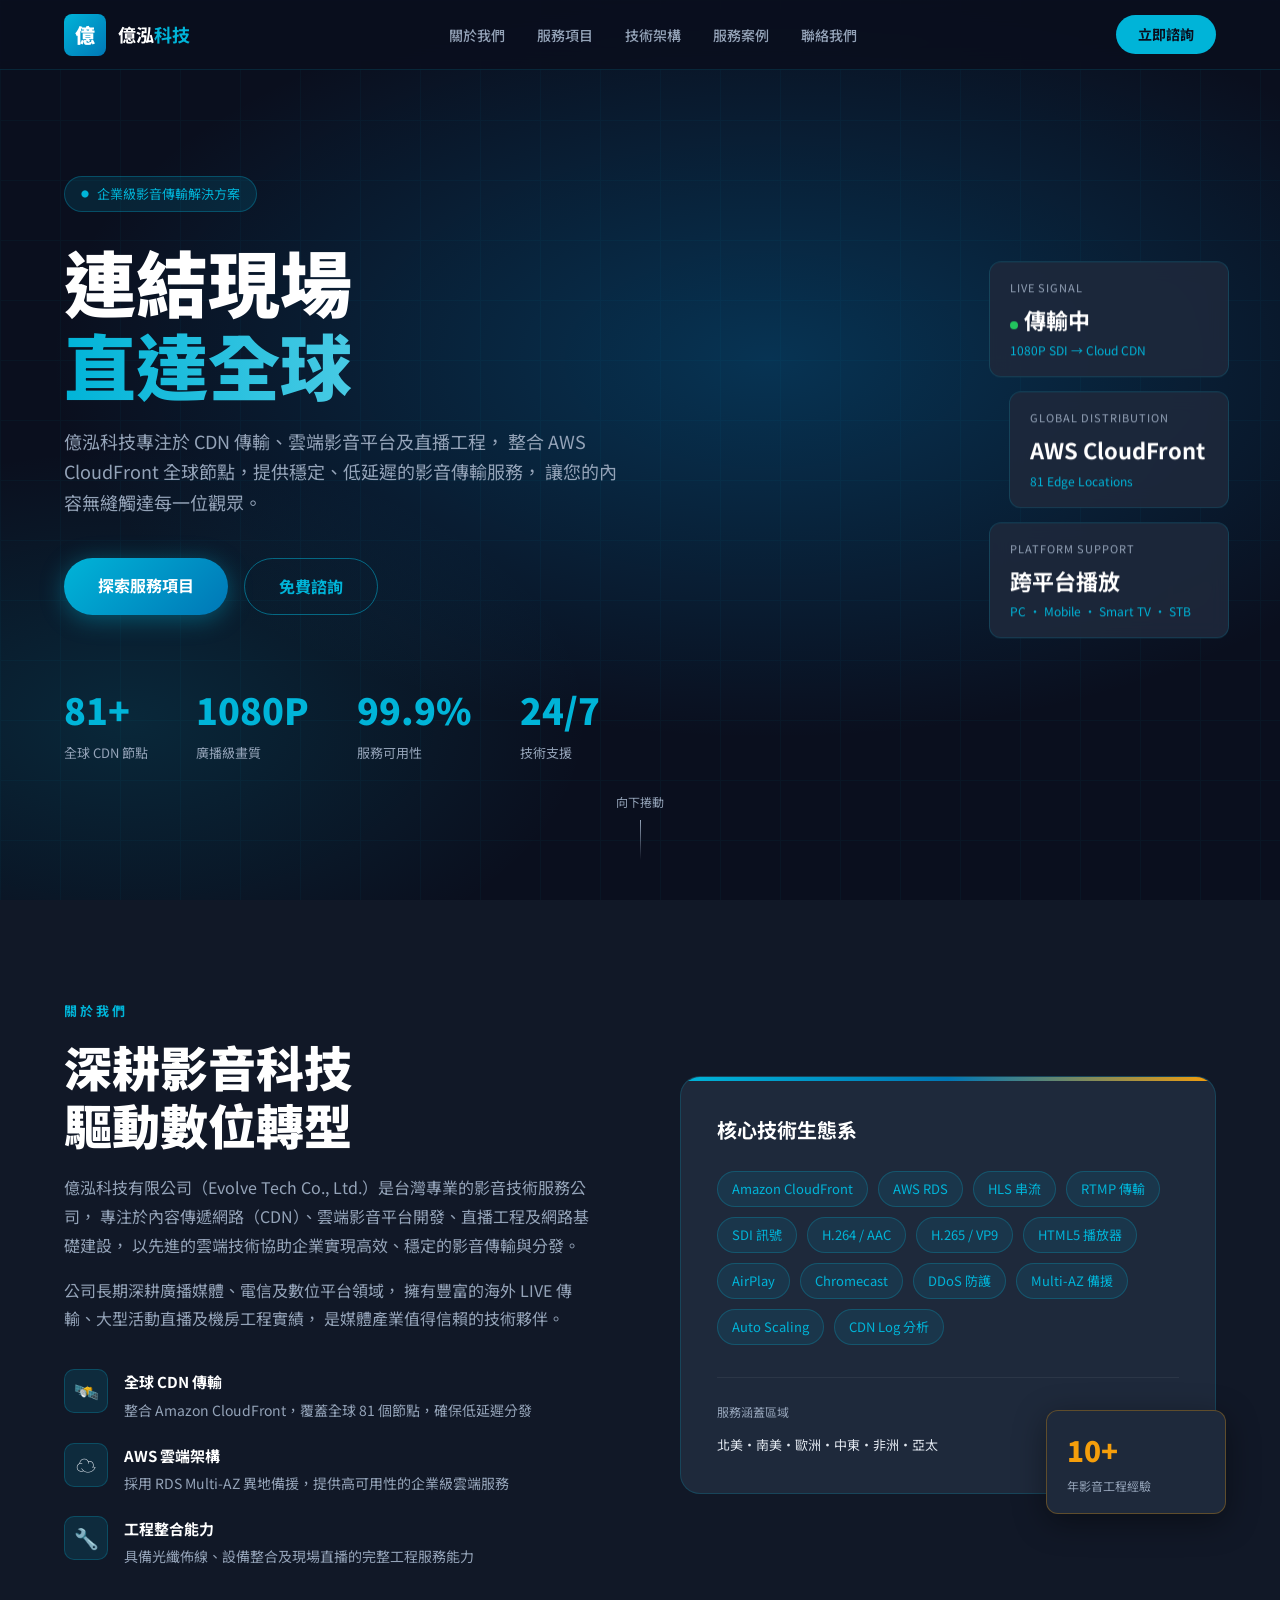
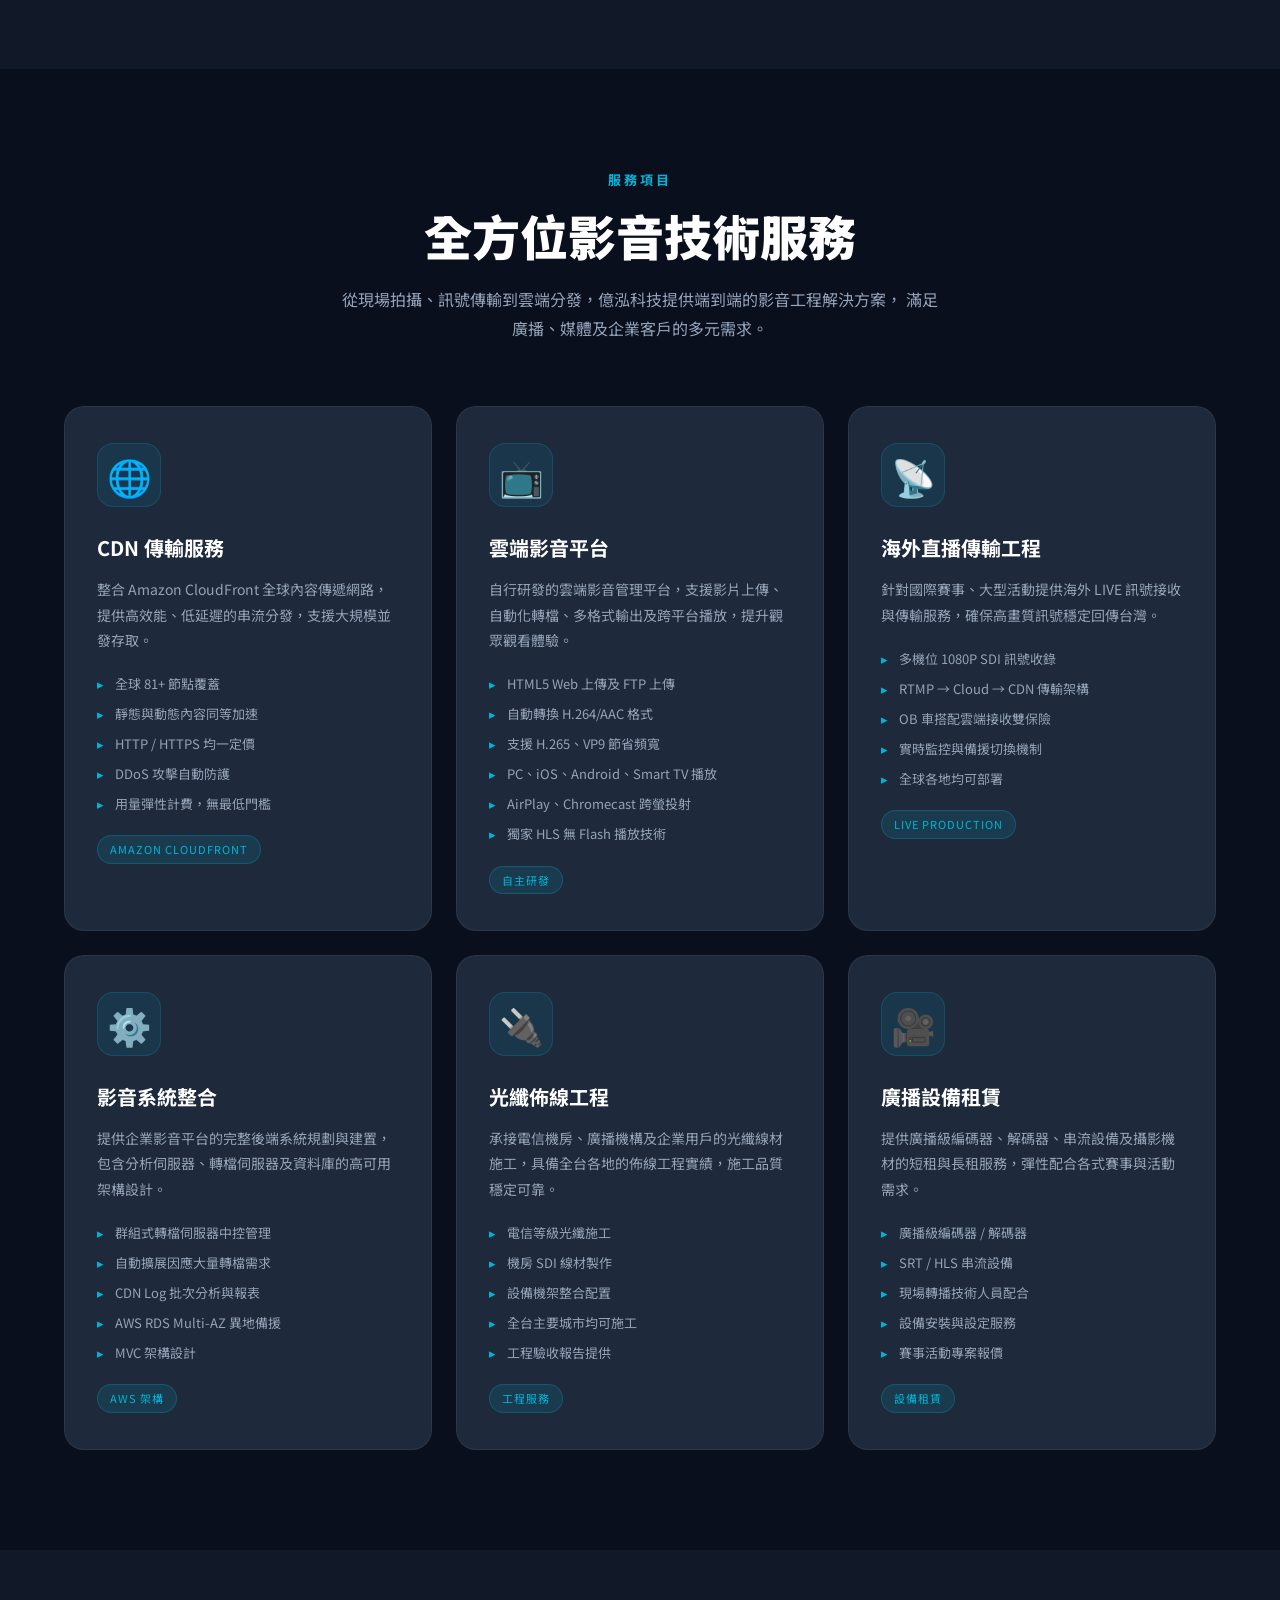
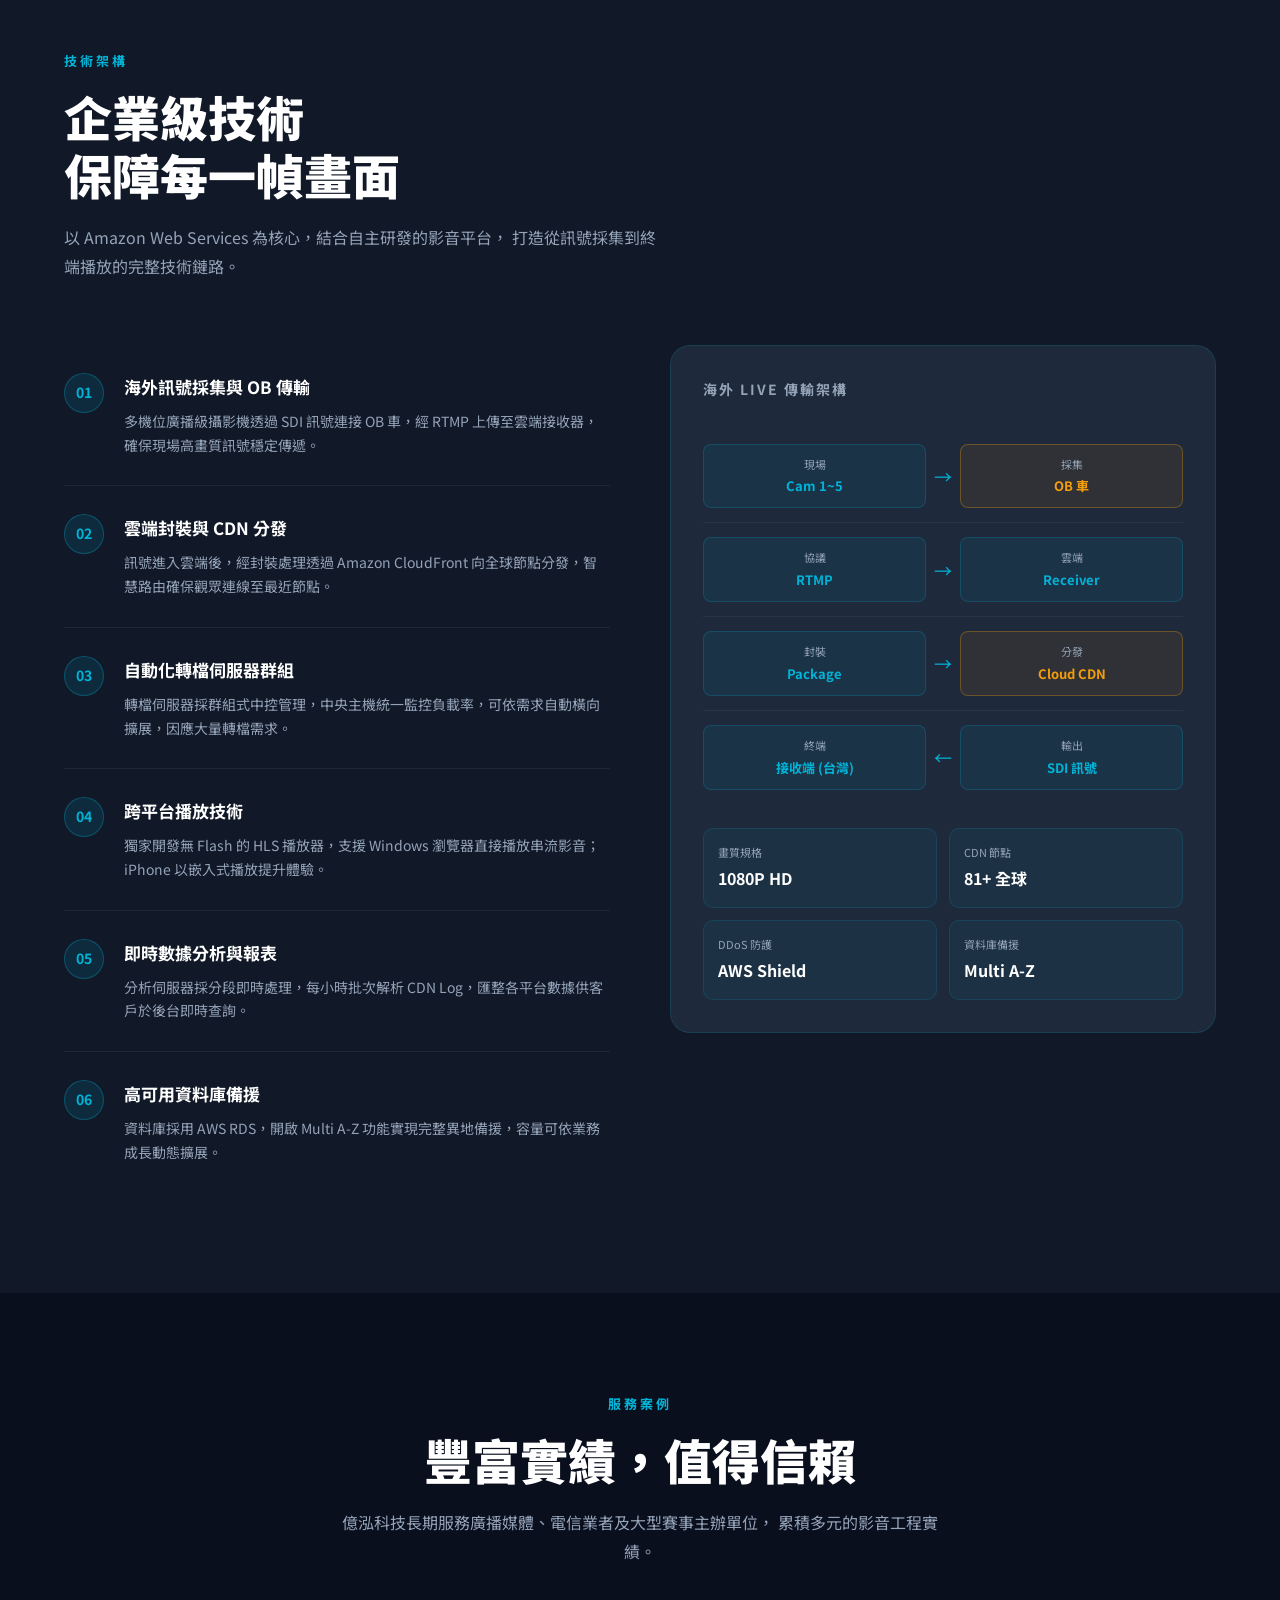
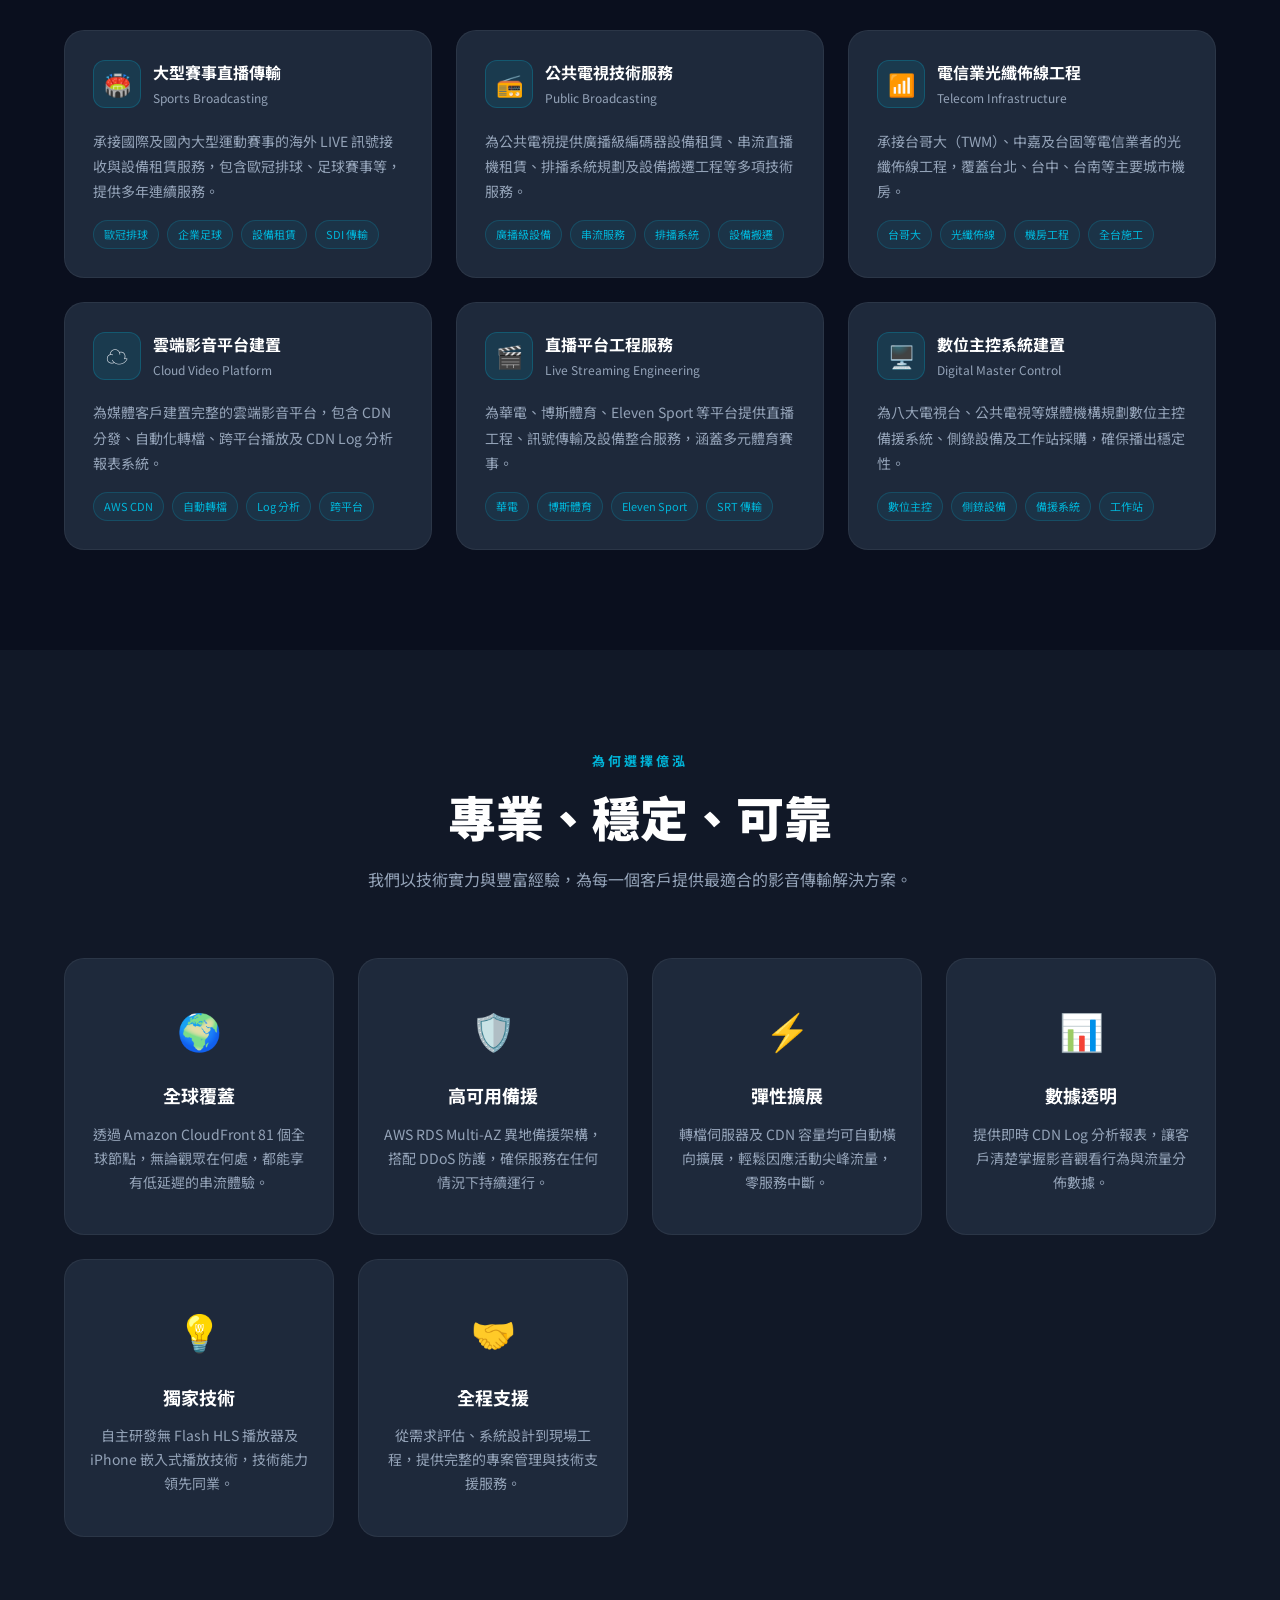
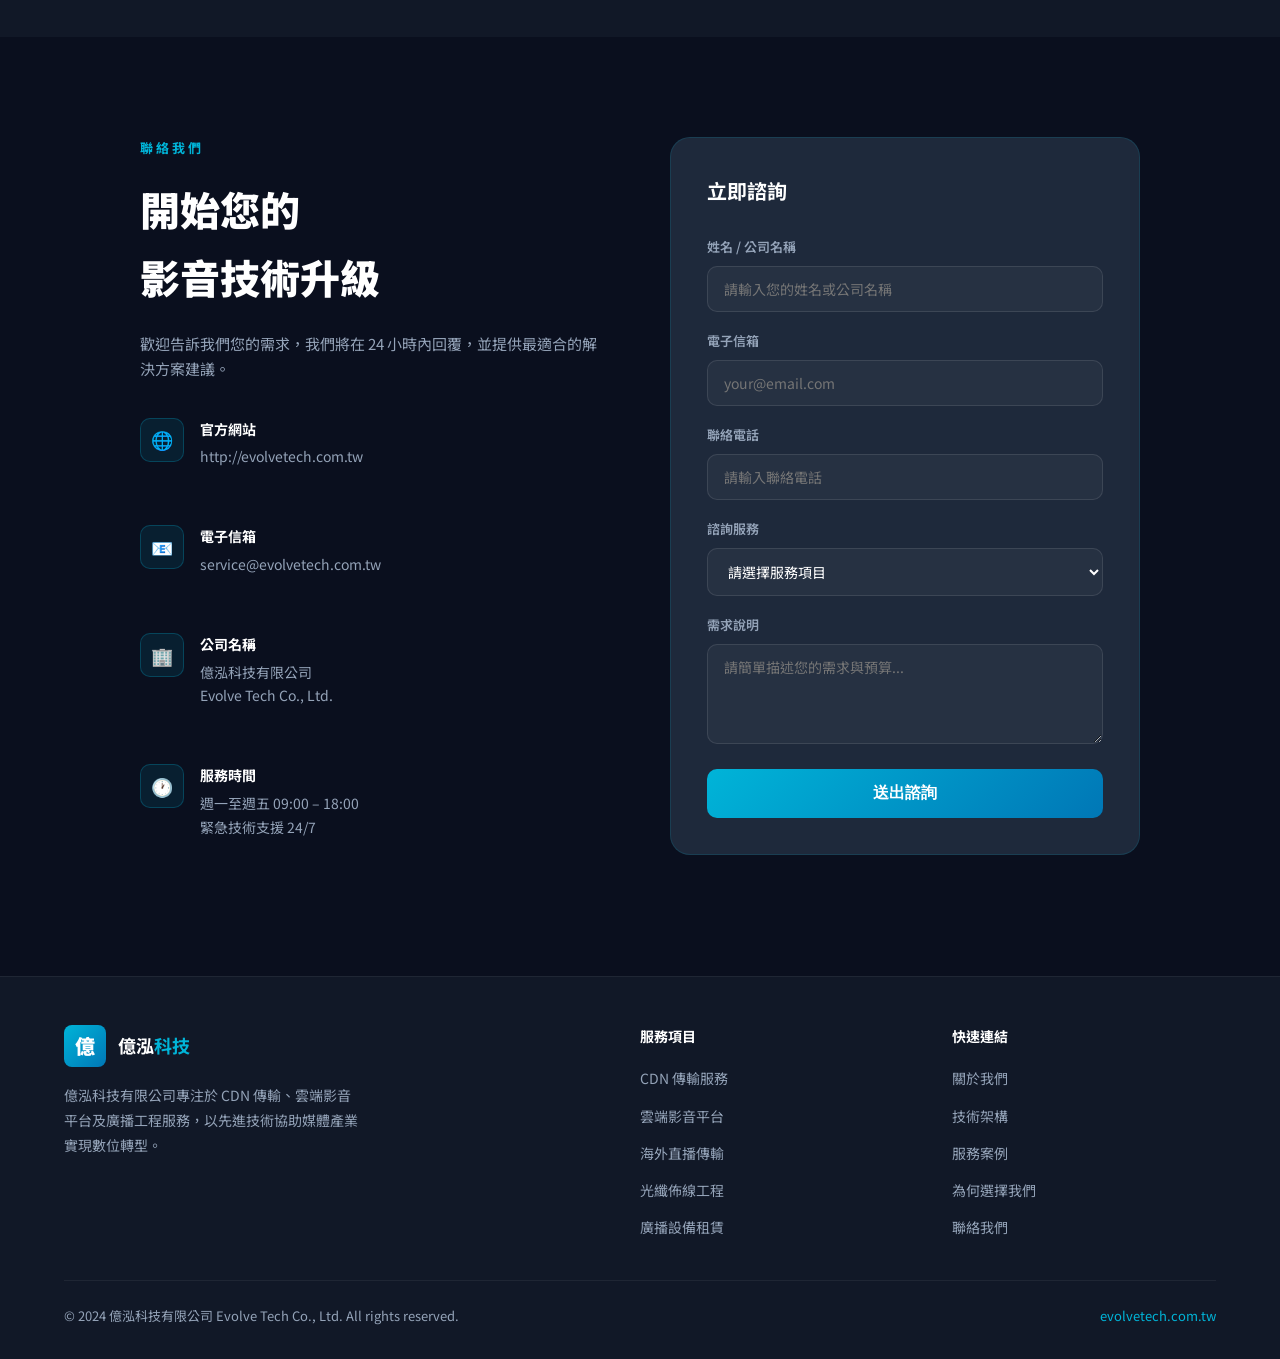
==== index.html @ ef18577f "Add files via upload" ====
<!DOCTYPE html>
<html lang="zh-Hant">
<head>
  <meta charset="UTF-8" />
  <meta name="viewport" content="width=device-width, initial-scale=1.0" />
  <title>億泓科技有限公司 | Evolve Tech Co., Ltd.</title>
  <meta name="description" content="億泓科技有限公司專注於CDN傳輸、雲端影音平台、直播工程及光纖佈線工程，提供企業級影音解決方案。" />
  <link rel="preconnect" href="https://fonts.googleapis.com" />
  <link href="https://fonts.googleapis.com/css2?family=Noto+Sans+TC:wght@300;400;500;700;900&display=swap" rel="stylesheet" />
  <style>
    /* ── Reset & Base ─────────────────────────────────────────────── */
    *, *::before, *::after { box-sizing: border-box; margin: 0; padding: 0; }
    :root {
      --primary:   #00b4d8;
      --primary-d: #0077b6;
      --dark:      #0a0f1e;
      --dark2:     #111827;
      --dark3:     #1e293b;
      --accent:    #f59e0b;
      --text:      #e2e8f0;
      --muted:     #94a3b8;
      --white:     #ffffff;
      --radius:    12px;
    }
    html { scroll-behavior: smooth; }
    body {
      font-family: 'Noto Sans TC', 'Microsoft JhengHei', sans-serif;
      background: var(--dark);
      color: var(--text);
      line-height: 1.7;
    }
    a { color: inherit; text-decoration: none; }
    img { max-width: 100%; display: block; }

    /* ── Navbar ───────────────────────────────────────────────────── */
    #navbar {
      position: fixed; top: 0; left: 0; right: 0; z-index: 999;
      display: flex; align-items: center; justify-content: space-between;
      padding: 0 5%;
      height: 70px;
      background: rgba(10,15,30,0.85);
      backdrop-filter: blur(14px);
      border-bottom: 1px solid rgba(0,180,216,0.15);
      transition: background 0.3s;
    }
    .nav-brand {
      display: flex; align-items: center; gap: 12px;
    }
    .nav-logo {
      width: 42px; height: 42px;
      background: linear-gradient(135deg, var(--primary), var(--primary-d));
      border-radius: 8px;
      display: flex; align-items: center; justify-content: center;
      font-size: 20px; font-weight: 900; color: #fff;
    }
    .nav-name { font-size: 18px; font-weight: 700; color: var(--white); }
    .nav-name span { color: var(--primary); }
    .nav-links { display: flex; gap: 32px; list-style: none; }
    .nav-links a {
      font-size: 14px; font-weight: 500; color: var(--muted);
      transition: color 0.2s;
    }
    .nav-links a:hover { color: var(--primary); }
    .nav-cta {
      background: var(--primary); color: var(--dark);
      padding: 8px 22px; border-radius: 50px;
      font-size: 14px; font-weight: 700;
      transition: background 0.2s, transform 0.2s;
    }
    .nav-cta:hover { background: var(--primary-d); color: #fff; transform: translateY(-1px); }

    /* Hamburger */
    .hamburger { display: none; flex-direction: column; gap: 5px; cursor: pointer; }
    .hamburger span { width: 24px; height: 2px; background: var(--white); transition: 0.3s; }

    /* ── Hero ─────────────────────────────────────────────────────── */
    #hero {
      min-height: 100vh;
      display: flex; align-items: center;
      position: relative; overflow: hidden;
      padding: 120px 5% 80px;
    }
    .hero-bg {
      position: absolute; inset: 0;
      background: radial-gradient(ellipse 80% 60% at 60% 40%, rgba(0,119,182,0.35) 0%, transparent 70%),
                  radial-gradient(ellipse 60% 50% at 10% 80%, rgba(0,180,216,0.15) 0%, transparent 60%),
                  var(--dark);
    }
    .hero-grid {
      position: absolute; inset: 0; opacity: 0.04;
      background-image: linear-gradient(rgba(0,180,216,1) 1px, transparent 1px),
                        linear-gradient(90deg, rgba(0,180,216,1) 1px, transparent 1px);
      background-size: 60px 60px;
    }
    .hero-content { position: relative; max-width: 700px; }
    .hero-badge {
      display: inline-flex; align-items: center; gap: 8px;
      background: rgba(0,180,216,0.12); border: 1px solid rgba(0,180,216,0.3);
      padding: 6px 16px; border-radius: 50px;
      font-size: 13px; color: var(--primary); margin-bottom: 28px;
    }
    .hero-badge::before { content: '●'; font-size: 8px; animation: blink 1.5s infinite; }
    @keyframes blink { 0%,100%{opacity:1} 50%{opacity:0.3} }
    .hero-title {
      font-size: clamp(36px, 6vw, 72px);
      font-weight: 900; line-height: 1.15;
      color: var(--white); margin-bottom: 20px;
    }
    .hero-title .highlight {
      background: linear-gradient(90deg, var(--primary), #48cae4);
      -webkit-background-clip: text; -webkit-text-fill-color: transparent;
    }
    .hero-sub {
      font-size: clamp(15px, 2vw, 18px); color: var(--muted);
      max-width: 560px; margin-bottom: 40px;
    }
    .hero-actions { display: flex; gap: 16px; flex-wrap: wrap; }
    .btn-primary {
      background: linear-gradient(135deg, var(--primary), var(--primary-d));
      color: var(--white); padding: 14px 34px;
      border-radius: 50px; font-size: 16px; font-weight: 700;
      transition: transform 0.2s, box-shadow 0.2s;
      box-shadow: 0 4px 24px rgba(0,180,216,0.4);
    }
    .btn-primary:hover { transform: translateY(-2px); box-shadow: 0 8px 32px rgba(0,180,216,0.5); }
    .btn-outline {
      border: 1.5px solid rgba(0,180,216,0.5); color: var(--primary);
      padding: 14px 34px; border-radius: 50px; font-size: 16px; font-weight: 700;
      transition: background 0.2s, border-color 0.2s;
    }
    .btn-outline:hover { background: rgba(0,180,216,0.1); border-color: var(--primary); }

    .hero-stats {
      display: flex; gap: 48px; margin-top: 64px; flex-wrap: wrap;
    }
    .stat-item { }
    .stat-num { font-size: 36px; font-weight: 900; color: var(--primary); }
    .stat-label { font-size: 13px; color: var(--muted); margin-top: 2px; }

    /* Floating cards */
    .hero-visual {
      position: absolute; right: 4%; top: 50%; transform: translateY(-50%);
      display: flex; flex-direction: column; gap: 14px;
    }
    .float-card {
      background: rgba(30,41,59,0.9);
      border: 1px solid rgba(0,180,216,0.2);
      border-radius: var(--radius); padding: 16px 20px;
      min-width: 220px;
      backdrop-filter: blur(10px);
      animation: float 4s ease-in-out infinite;
    }
    .float-card:nth-child(2) { animation-delay: -2s; margin-left: 20px; }
    .float-card:nth-child(3) { animation-delay: -1s; }
    @keyframes float { 0%,100%{transform:translateY(0)} 50%{transform:translateY(-8px)} }
    .float-card-label { font-size: 11px; color: var(--muted); text-transform: uppercase; letter-spacing: 1px; }
    .float-card-value { font-size: 22px; font-weight: 700; color: var(--white); margin-top: 4px; }
    .float-card-sub { font-size: 12px; color: var(--primary); margin-top: 2px; }
    .float-dot { display: inline-block; width: 8px; height: 8px; border-radius: 50%; background: #22c55e; margin-right: 6px; animation: blink 1.5s infinite; }

    /* ── Section Base ─────────────────────────────────────────────── */
    section { padding: 100px 5%; }
    .section-label {
      font-size: 13px; font-weight: 700; color: var(--primary);
      text-transform: uppercase; letter-spacing: 3px; margin-bottom: 16px;
    }
    .section-title {
      font-size: clamp(28px, 4vw, 48px); font-weight: 900;
      color: var(--white); line-height: 1.2; margin-bottom: 20px;
    }
    .section-desc {
      font-size: 16px; color: var(--muted);
      max-width: 600px; line-height: 1.8;
    }
    .section-header { margin-bottom: 64px; }
    .section-header.center { text-align: center; }
    .section-header.center .section-desc { margin: 0 auto; }

    /* ── About ────────────────────────────────────────────────────── */
    #about { background: var(--dark2); }
    .about-grid {
      display: grid; grid-template-columns: 1fr 1fr;
      gap: 80px; align-items: center;
    }
    .about-text .section-desc { max-width: 100%; }
    .about-features { display: flex; flex-direction: column; gap: 20px; margin-top: 36px; }
    .about-feature {
      display: flex; gap: 16px; align-items: flex-start;
    }
    .about-icon {
      flex-shrink: 0; width: 44px; height: 44px; border-radius: 10px;
      background: rgba(0,180,216,0.12); border: 1px solid rgba(0,180,216,0.25);
      display: flex; align-items: center; justify-content: center;
      font-size: 20px;
    }
    .about-feature-text h4 { font-size: 15px; font-weight: 700; color: var(--white); margin-bottom: 4px; }
    .about-feature-text p { font-size: 14px; color: var(--muted); }
    .about-visual { position: relative; }
    .about-card-main {
      background: var(--dark3); border: 1px solid rgba(0,180,216,0.2);
      border-radius: 20px; padding: 36px; position: relative; overflow: hidden;
    }
    .about-card-main::before {
      content: ''; position: absolute; top: 0; left: 0; right: 0; height: 4px;
      background: linear-gradient(90deg, var(--primary), var(--primary-d), var(--accent));
    }
    .about-card-main h3 { font-size: 20px; font-weight: 700; color: var(--white); margin-bottom: 24px; }
    .tech-stack { display: flex; flex-wrap: wrap; gap: 10px; }
    .tech-tag {
      background: rgba(0,180,216,0.1); border: 1px solid rgba(0,180,216,0.25);
      padding: 6px 14px; border-radius: 50px; font-size: 13px; color: var(--primary);
    }
    .about-card-sub {
      position: absolute; bottom: -20px; right: -10px;
      background: var(--dark3); border: 1px solid rgba(245,158,11,0.3);
      border-radius: var(--radius); padding: 16px 20px; min-width: 180px;
      box-shadow: 0 8px 32px rgba(0,0,0,0.4);
    }
    .about-card-sub .num { font-size: 28px; font-weight: 900; color: var(--accent); }
    .about-card-sub .lbl { font-size: 12px; color: var(--muted); margin-top: 2px; }

    /* ── Services ─────────────────────────────────────────────────── */
    #services { background: var(--dark); }
    .services-grid {
      display: grid; grid-template-columns: repeat(auto-fit, minmax(280px, 1fr));
      gap: 24px;
    }
    .service-card {
      background: var(--dark3); border: 1px solid rgba(255,255,255,0.06);
      border-radius: 20px; padding: 36px 32px;
      transition: transform 0.3s, border-color 0.3s, box-shadow 0.3s;
      position: relative; overflow: hidden;
    }
    .service-card::after {
      content: ''; position: absolute; inset: 0;
      background: linear-gradient(135deg, rgba(0,180,216,0.06), transparent);
      opacity: 0; transition: opacity 0.3s;
    }
    .service-card:hover { transform: translateY(-6px); border-color: rgba(0,180,216,0.35); box-shadow: 0 16px 48px rgba(0,180,216,0.12); }
    .service-card:hover::after { opacity: 1; }
    .service-icon {
      font-size: 36px; margin-bottom: 24px;
      width: 64px; height: 64px; border-radius: 16px;
      background: rgba(0,180,216,0.1); border: 1px solid rgba(0,180,216,0.2);
      display: flex; align-items: center; justify-content: center;
    }
    .service-card h3 { font-size: 20px; font-weight: 700; color: var(--white); margin-bottom: 12px; }
    .service-card p { font-size: 14px; color: var(--muted); line-height: 1.8; }
    .service-list { list-style: none; margin-top: 20px; display: flex; flex-direction: column; gap: 8px; }
    .service-list li {
      font-size: 13px; color: var(--muted); padding-left: 18px; position: relative;
    }
    .service-list li::before {
      content: '▸'; position: absolute; left: 0; color: var(--primary);
    }
    .service-badge {
      display: inline-block; margin-top: 20px;
      background: rgba(0,180,216,0.12); border: 1px solid rgba(0,180,216,0.25);
      padding: 4px 12px; border-radius: 50px; font-size: 11px; color: var(--primary);
      text-transform: uppercase; letter-spacing: 1px;
    }

    /* ── Technology ───────────────────────────────────────────────── */
    #technology { background: var(--dark2); }
    .tech-grid { display: grid; grid-template-columns: 1fr 1fr; gap: 60px; align-items: start; }
    .tech-features { display: flex; flex-direction: column; gap: 0; }
    .tech-feature {
      display: flex; gap: 20px; padding: 28px 0;
      border-bottom: 1px solid rgba(255,255,255,0.06);
    }
    .tech-feature:last-child { border-bottom: none; }
    .tech-num {
      flex-shrink: 0; width: 40px; height: 40px;
      border-radius: 50%; background: rgba(0,180,216,0.12);
      border: 1px solid rgba(0,180,216,0.3);
      display: flex; align-items: center; justify-content: center;
      font-size: 14px; font-weight: 700; color: var(--primary);
    }
    .tech-feature h4 { font-size: 17px; font-weight: 700; color: var(--white); margin-bottom: 8px; }
    .tech-feature p { font-size: 14px; color: var(--muted); }
    .tech-visual { position: sticky; top: 100px; }
    .arch-diagram {
      background: var(--dark3); border: 1px solid rgba(0,180,216,0.15);
      border-radius: 20px; padding: 32px; overflow: hidden; position: relative;
    }
    .arch-title { font-size: 14px; font-weight: 700; color: var(--muted); text-transform: uppercase; letter-spacing: 2px; margin-bottom: 28px; }
    .arch-flow { display: flex; flex-direction: column; gap: 0; }
    .arch-row {
      display: flex; align-items: center; gap: 0;
      padding: 14px 0;
      border-bottom: 1px solid rgba(255,255,255,0.05);
    }
    .arch-row:last-child { border-bottom: none; }
    .arch-node {
      flex: 1; background: rgba(0,180,216,0.08); border: 1px solid rgba(0,180,216,0.2);
      border-radius: 8px; padding: 10px 12px; text-align: center;
    }
    .arch-node .node-label { font-size: 11px; color: var(--muted); }
    .arch-node .node-val { font-size: 13px; font-weight: 700; color: var(--primary); margin-top: 2px; }
    .arch-arrow {
      flex-shrink: 0; padding: 0 8px; color: var(--primary); font-size: 18px;
    }
    .arch-node.accent-node { background: rgba(245,158,11,0.08); border-color: rgba(245,158,11,0.3); }
    .arch-node.accent-node .node-val { color: var(--accent); }
    .spec-grid { display: grid; grid-template-columns: 1fr 1fr; gap: 12px; margin-top: 24px; }
    .spec-item {
      background: rgba(0,180,216,0.06); border: 1px solid rgba(0,180,216,0.15);
      border-radius: 10px; padding: 14px;
    }
    .spec-item .s-label { font-size: 11px; color: var(--muted); }
    .spec-item .s-val { font-size: 16px; font-weight: 700; color: var(--white); margin-top: 4px; }

    /* ── Cases ────────────────────────────────────────────────────── */
    #cases { background: var(--dark); }
    .cases-grid { display: grid; grid-template-columns: repeat(auto-fit, minmax(300px, 1fr)); gap: 24px; }
    .case-card {
      background: var(--dark3); border: 1px solid rgba(255,255,255,0.06);
      border-radius: 20px; overflow: hidden;
      transition: transform 0.3s, border-color 0.3s;
    }
    .case-card:hover { transform: translateY(-4px); border-color: rgba(0,180,216,0.3); }
    .case-card-header {
      padding: 28px 28px 0;
      display: flex; align-items: center; gap: 12px;
    }
    .case-icon-wrap {
      width: 48px; height: 48px; border-radius: 12px;
      background: rgba(0,180,216,0.12); border: 1px solid rgba(0,180,216,0.25);
      display: flex; align-items: center; justify-content: center; font-size: 22px;
    }
    .case-card-header h3 { font-size: 16px; font-weight: 700; color: var(--white); }
    .case-card-header span { font-size: 12px; color: var(--muted); display: block; margin-top: 2px; }
    .case-card-body { padding: 20px 28px 28px; }
    .case-card-body p { font-size: 14px; color: var(--muted); line-height: 1.8; }
    .case-tags { display: flex; flex-wrap: wrap; gap: 8px; margin-top: 16px; }
    .case-tag {
      background: rgba(0,180,216,0.08); border: 1px solid rgba(0,180,216,0.2);
      padding: 4px 10px; border-radius: 50px; font-size: 11px; color: var(--primary);
    }

    /* ── Why Us ───────────────────────────────────────────────────── */
    #why { background: var(--dark2); }
    .why-grid { display: grid; grid-template-columns: repeat(auto-fit, minmax(220px, 1fr)); gap: 24px; }
    .why-card {
      text-align: center; padding: 40px 24px;
      background: var(--dark3); border: 1px solid rgba(255,255,255,0.06);
      border-radius: 20px; transition: border-color 0.3s;
    }
    .why-card:hover { border-color: rgba(0,180,216,0.3); }
    .why-icon { font-size: 36px; margin-bottom: 20px; }
    .why-card h3 { font-size: 18px; font-weight: 700; color: var(--white); margin-bottom: 12px; }
    .why-card p { font-size: 14px; color: var(--muted); line-height: 1.7; }

    /* ── Contact ──────────────────────────────────────────────────── */
    #contact { background: var(--dark); }
    .contact-wrapper {
      max-width: 1000px; margin: 0 auto;
      display: grid; grid-template-columns: 1fr 1fr; gap: 60px; align-items: start;
    }
    .contact-info h2 { font-size: clamp(26px, 3.5vw, 40px); font-weight: 900; color: var(--white); margin-bottom: 20px; }
    .contact-info p { font-size: 15px; color: var(--muted); margin-bottom: 36px; }
    .contact-items { display: flex; flex-direction: column; gap: 20px; }
    .contact-item { display: flex; gap: 16px; align-items: flex-start; }
    .contact-icon-wrap {
      flex-shrink: 0; width: 44px; height: 44px; border-radius: 10px;
      background: rgba(0,180,216,0.1); border: 1px solid rgba(0,180,216,0.25);
      display: flex; align-items: center; justify-content: center; font-size: 18px;
    }
    .contact-item h4 { font-size: 14px; font-weight: 700; color: var(--white); margin-bottom: 4px; }
    .contact-item p { font-size: 14px; color: var(--muted); }
    .contact-form {
      background: var(--dark3); border: 1px solid rgba(0,180,216,0.15);
      border-radius: 20px; padding: 36px;
    }
    .contact-form h3 { font-size: 20px; font-weight: 700; color: var(--white); margin-bottom: 28px; }
    .form-group { margin-bottom: 18px; }
    .form-group label { display: block; font-size: 13px; font-weight: 600; color: var(--muted); margin-bottom: 8px; }
    .form-group input,
    .form-group textarea,
    .form-group select {
      width: 100%; background: rgba(255,255,255,0.04);
      border: 1px solid rgba(255,255,255,0.1); border-radius: 10px;
      padding: 12px 16px; color: var(--white); font-size: 14px;
      font-family: inherit; transition: border-color 0.2s;
      outline: none;
    }
    .form-group input:focus,
    .form-group textarea:focus,
    .form-group select:focus { border-color: var(--primary); }
    .form-group textarea { resize: vertical; min-height: 100px; }
    .form-group select option { background: var(--dark3); }
    .form-submit {
      width: 100%; padding: 14px;
      background: linear-gradient(135deg, var(--primary), var(--primary-d));
      color: var(--white); border: none; border-radius: 10px;
      font-size: 16px; font-weight: 700; cursor: pointer;
      transition: opacity 0.2s, transform 0.2s;
    }
    .form-submit:hover { opacity: 0.9; transform: translateY(-1px); }

    /* ── Footer ───────────────────────────────────────────────────── */
    footer {
      background: var(--dark2); border-top: 1px solid rgba(255,255,255,0.06);
      padding: 48px 5% 32px;
    }
    .footer-grid { display: grid; grid-template-columns: 2fr 1fr 1fr; gap: 48px; margin-bottom: 40px; }
    .footer-brand .nav-brand { margin-bottom: 16px; }
    .footer-brand p { font-size: 14px; color: var(--muted); line-height: 1.8; max-width: 300px; }
    .footer-col h4 { font-size: 14px; font-weight: 700; color: var(--white); margin-bottom: 16px; }
    .footer-col ul { list-style: none; display: flex; flex-direction: column; gap: 10px; }
    .footer-col ul li a { font-size: 14px; color: var(--muted); transition: color 0.2s; }
    .footer-col ul li a:hover { color: var(--primary); }
    .footer-bottom {
      padding-top: 24px; border-top: 1px solid rgba(255,255,255,0.06);
      display: flex; justify-content: space-between; align-items: center; flex-wrap: wrap; gap: 12px;
    }
    .footer-bottom p { font-size: 13px; color: var(--muted); }
    .footer-bottom a { color: var(--primary); }

    /* ── Scroll indicator ─────────────────────────────────────────── */
    .scroll-indicator {
      position: absolute; bottom: 40px; left: 50%; transform: translateX(-50%);
      display: flex; flex-direction: column; align-items: center; gap: 8px;
      color: var(--muted); font-size: 12px; animation: bounce 2s infinite;
    }
    .scroll-indicator::after {
      content: ''; width: 1px; height: 40px;
      background: linear-gradient(to bottom, var(--muted), transparent);
    }
    @keyframes bounce { 0%,100%{transform:translateX(-50%) translateY(0)} 50%{transform:translateX(-50%) translateY(-8px)} }

    /* ── Responsive ───────────────────────────────────────────────── */
    @media (max-width: 900px) {
      .hero-visual { display: none; }
      .about-grid, .tech-grid, .contact-wrapper, .footer-grid { grid-template-columns: 1fr; }
      .about-card-sub { position: static; margin-top: 16px; display: inline-block; }
      .nav-links, .nav-cta { display: none; }
      .hamburger { display: flex; }
    }
    @media (max-width: 600px) {
      section { padding: 64px 5%; }
      .hero-stats { gap: 28px; }
      .spec-grid { grid-template-columns: 1fr; }
    }
  </style>
</head>
<body>

  <!-- ── NAVBAR ─────────────────────────────────────────────────── -->
  <nav id="navbar">
    <div class="nav-brand">
      <div class="nav-logo">億</div>
      <span class="nav-name">億泓<span>科技</span></span>
    </div>
    <ul class="nav-links">
      <li><a href="#about">關於我們</a></li>
      <li><a href="#services">服務項目</a></li>
      <li><a href="#technology">技術架構</a></li>
      <li><a href="#cases">服務案例</a></li>
      <li><a href="#contact">聯絡我們</a></li>
    </ul>
    <a href="#contact" class="nav-cta">立即諮詢</a>
    <div class="hamburger" onclick="toggleMenu()">
      <span></span><span></span><span></span>
    </div>
  </nav>

  <!-- ── HERO ───────────────────────────────────────────────────── -->
  <section id="hero">
    <div class="hero-bg"></div>
    <div class="hero-grid"></div>
    <div class="hero-content">
      <div class="hero-badge">企業級影音傳輸解決方案</div>
      <h1 class="hero-title">
        連結現場<br />
        <span class="highlight">直達全球</span>
      </h1>
      <p class="hero-sub">
        億泓科技專注於 CDN 傳輸、雲端影音平台及直播工程，
        整合 AWS CloudFront 全球節點，提供穩定、低延遲的影音傳輸服務，
        讓您的內容無縫觸達每一位觀眾。
      </p>
      <div class="hero-actions">
        <a href="#services" class="btn-primary">探索服務項目</a>
        <a href="#contact" class="btn-outline">免費諮詢</a>
      </div>
      <div class="hero-stats">
        <div class="stat-item">
          <div class="stat-num">81+</div>
          <div class="stat-label">全球 CDN 節點</div>
        </div>
        <div class="stat-item">
          <div class="stat-num">1080P</div>
          <div class="stat-label">廣播級畫質</div>
        </div>
        <div class="stat-item">
          <div class="stat-num">99.9%</div>
          <div class="stat-label">服務可用性</div>
        </div>
        <div class="stat-item">
          <div class="stat-num">24/7</div>
          <div class="stat-label">技術支援</div>
        </div>
      </div>
    </div>

    <!-- Floating status cards -->
    <div class="hero-visual">
      <div class="float-card">
        <div class="float-card-label">Live Signal</div>
        <div class="float-card-value"><span class="float-dot"></span>傳輸中</div>
        <div class="float-card-sub">1080P SDI → Cloud CDN</div>
      </div>
      <div class="float-card">
        <div class="float-card-label">Global Distribution</div>
        <div class="float-card-value">AWS CloudFront</div>
        <div class="float-card-sub">81 Edge Locations</div>
      </div>
      <div class="float-card">
        <div class="float-card-label">Platform Support</div>
        <div class="float-card-value">跨平台播放</div>
        <div class="float-card-sub">PC · Mobile · Smart TV · STB</div>
      </div>
    </div>

    <div class="scroll-indicator">向下捲動</div>
  </section>

  <!-- ── ABOUT ───────────────────────────────────────────────────── -->
  <section id="about">
    <div class="about-grid">
      <div class="about-text">
        <div class="section-label">關於我們</div>
        <h2 class="section-title">深耕影音科技<br />驅動數位轉型</h2>
        <p class="section-desc">
          億泓科技有限公司（Evolve Tech Co., Ltd.）是台灣專業的影音技術服務公司，
          專注於內容傳遞網路（CDN）、雲端影音平台開發、直播工程及網路基礎建設，
          以先進的雲端技術協助企業實現高效、穩定的影音傳輸與分發。
        </p>
        <p class="section-desc" style="margin-top:16px;">
          公司長期深耕廣播媒體、電信及數位平台領域，
          擁有豐富的海外 LIVE 傳輸、大型活動直播及機房工程實績，
          是媒體產業值得信賴的技術夥伴。
        </p>
        <div class="about-features">
          <div class="about-feature">
            <div class="about-icon">🛰️</div>
            <div class="about-feature-text">
              <h4>全球 CDN 傳輸</h4>
              <p>整合 Amazon CloudFront，覆蓋全球 81 個節點，確保低延遲分發</p>
            </div>
          </div>
          <div class="about-feature">
            <div class="about-icon">☁️</div>
            <div class="about-feature-text">
              <h4>AWS 雲端架構</h4>
              <p>採用 RDS Multi-AZ 異地備援，提供高可用性的企業級雲端服務</p>
            </div>
          </div>
          <div class="about-feature">
            <div class="about-icon">🔧</div>
            <div class="about-feature-text">
              <h4>工程整合能力</h4>
              <p>具備光纖佈線、設備整合及現場直播的完整工程服務能力</p>
            </div>
          </div>
        </div>
      </div>
      <div class="about-visual">
        <div class="about-card-main">
          <h3>核心技術生態系</h3>
          <div class="tech-stack">
            <span class="tech-tag">Amazon CloudFront</span>
            <span class="tech-tag">AWS RDS</span>
            <span class="tech-tag">HLS 串流</span>
            <span class="tech-tag">RTMP 傳輸</span>
            <span class="tech-tag">SDI 訊號</span>
            <span class="tech-tag">H.264 / AAC</span>
            <span class="tech-tag">H.265 / VP9</span>
            <span class="tech-tag">HTML5 播放器</span>
            <span class="tech-tag">AirPlay</span>
            <span class="tech-tag">Chromecast</span>
            <span class="tech-tag">DDoS 防護</span>
            <span class="tech-tag">Multi-AZ 備援</span>
            <span class="tech-tag">Auto Scaling</span>
            <span class="tech-tag">CDN Log 分析</span>
          </div>
          <div style="margin-top:32px; padding-top:24px; border-top:1px solid rgba(255,255,255,0.06);">
            <div style="font-size:12px; color:var(--muted); margin-bottom:12px;">服務涵蓋區域</div>
            <div style="font-size:13px; color:var(--text);">北美・南美・歐洲・中東・非洲・亞太</div>
          </div>
        </div>
        <div class="about-card-sub">
          <div class="num">10+</div>
          <div class="lbl">年影音工程經驗</div>
        </div>
      </div>
    </div>
  </section>

  <!-- ── SERVICES ────────────────────────────────────────────────── -->
  <section id="services">
    <div class="section-header center">
      <div class="section-label">服務項目</div>
      <h2 class="section-title">全方位影音技術服務</h2>
      <p class="section-desc">
        從現場拍攝、訊號傳輸到雲端分發，億泓科技提供端到端的影音工程解決方案，
        滿足廣播、媒體及企業客戶的多元需求。
      </p>
    </div>
    <div class="services-grid">

      <!-- CDN -->
      <div class="service-card">
        <div class="service-icon">🌐</div>
        <h3>CDN 傳輸服務</h3>
        <p>整合 Amazon CloudFront 全球內容傳遞網路，提供高效能、低延遲的串流分發，支援大規模並發存取。</p>
        <ul class="service-list">
          <li>全球 81+ 節點覆蓋</li>
          <li>靜態與動態內容同等加速</li>
          <li>HTTP / HTTPS 均一定價</li>
          <li>DDoS 攻擊自動防護</li>
          <li>用量彈性計費，無最低門檻</li>
        </ul>
        <span class="service-badge">Amazon CloudFront</span>
      </div>

      <!-- 雲端影音平台 -->
      <div class="service-card">
        <div class="service-icon">📺</div>
        <h3>雲端影音平台</h3>
        <p>自行研發的雲端影音管理平台，支援影片上傳、自動化轉檔、多格式輸出及跨平台播放，提升觀眾觀看體驗。</p>
        <ul class="service-list">
          <li>HTML5 Web 上傳及 FTP 上傳</li>
          <li>自動轉換 H.264/AAC 格式</li>
          <li>支援 H.265、VP9 節省頻寬</li>
          <li>PC、iOS、Android、Smart TV 播放</li>
          <li>AirPlay、Chromecast 跨螢投射</li>
          <li>獨家 HLS 無 Flash 播放技術</li>
        </ul>
        <span class="service-badge">自主研發</span>
      </div>

      <!-- 直播傳輸工程 -->
      <div class="service-card">
        <div class="service-icon">📡</div>
        <h3>海外直播傳輸工程</h3>
        <p>針對國際賽事、大型活動提供海外 LIVE 訊號接收與傳輸服務，確保高畫質訊號穩定回傳台灣。</p>
        <ul class="service-list">
          <li>多機位 1080P SDI 訊號收錄</li>
          <li>RTMP → Cloud → CDN 傳輸架構</li>
          <li>OB 車搭配雲端接收雙保險</li>
          <li>實時監控與備援切換機制</li>
          <li>全球各地均可部署</li>
        </ul>
        <span class="service-badge">LIVE Production</span>
      </div>

      <!-- 系統整合 -->
      <div class="service-card">
        <div class="service-icon">⚙️</div>
        <h3>影音系統整合</h3>
        <p>提供企業影音平台的完整後端系統規劃與建置，包含分析伺服器、轉檔伺服器及資料庫的高可用架構設計。</p>
        <ul class="service-list">
          <li>群組式轉檔伺服器中控管理</li>
          <li>自動擴展因應大量轉檔需求</li>
          <li>CDN Log 批次分析與報表</li>
          <li>AWS RDS Multi-AZ 異地備援</li>
          <li>MVC 架構設計</li>
        </ul>
        <span class="service-badge">AWS 架構</span>
      </div>

      <!-- 光纖佈線 -->
      <div class="service-card">
        <div class="service-icon">🔌</div>
        <h3>光纖佈線工程</h3>
        <p>承接電信機房、廣播機構及企業用戶的光纖線材施工，具備全台各地的佈線工程實績，施工品質穩定可靠。</p>
        <ul class="service-list">
          <li>電信等級光纖施工</li>
          <li>機房 SDI 線材製作</li>
          <li>設備機架整合配置</li>
          <li>全台主要城市均可施工</li>
          <li>工程驗收報告提供</li>
        </ul>
        <span class="service-badge">工程服務</span>
      </div>

      <!-- 設備租賃 -->
      <div class="service-card">
        <div class="service-icon">🎥</div>
        <h3>廣播設備租賃</h3>
        <p>提供廣播級編碼器、解碼器、串流設備及攝影機材的短租與長租服務，彈性配合各式賽事與活動需求。</p>
        <ul class="service-list">
          <li>廣播級編碼器 / 解碼器</li>
          <li>SRT / HLS 串流設備</li>
          <li>現場轉播技術人員配合</li>
          <li>設備安裝與設定服務</li>
          <li>賽事活動專案報價</li>
        </ul>
        <span class="service-badge">設備租賃</span>
      </div>

    </div>
  </section>

  <!-- ── TECHNOLOGY ──────────────────────────────────────────────── -->
  <section id="technology">
    <div class="section-header">
      <div class="section-label">技術架構</div>
      <h2 class="section-title">企業級技術<br />保障每一幀畫面</h2>
      <p class="section-desc">
        以 Amazon Web Services 為核心，結合自主研發的影音平台，
        打造從訊號採集到終端播放的完整技術鏈路。
      </p>
    </div>
    <div class="tech-grid">
      <div class="tech-features">
        <div class="tech-feature">
          <div class="tech-num">01</div>
          <div>
            <h4>海外訊號採集與 OB 傳輸</h4>
            <p>多機位廣播級攝影機透過 SDI 訊號連接 OB 車，經 RTMP 上傳至雲端接收器，確保現場高畫質訊號穩定傳遞。</p>
          </div>
        </div>
        <div class="tech-feature">
          <div class="tech-num">02</div>
          <div>
            <h4>雲端封裝與 CDN 分發</h4>
            <p>訊號進入雲端後，經封裝處理透過 Amazon CloudFront 向全球節點分發，智慧路由確保觀眾連線至最近節點。</p>
          </div>
        </div>
        <div class="tech-feature">
          <div class="tech-num">03</div>
          <div>
            <h4>自動化轉檔伺服器群組</h4>
            <p>轉檔伺服器採群組式中控管理，中央主機統一監控負載率，可依需求自動橫向擴展，因應大量轉檔需求。</p>
          </div>
        </div>
        <div class="tech-feature">
          <div class="tech-num">04</div>
          <div>
            <h4>跨平台播放技術</h4>
            <p>獨家開發無 Flash 的 HLS 播放器，支援 Windows 瀏覽器直接播放串流影音；iPhone 以嵌入式播放提升體驗。</p>
          </div>
        </div>
        <div class="tech-feature">
          <div class="tech-num">05</div>
          <div>
            <h4>即時數據分析與報表</h4>
            <p>分析伺服器採分段即時處理，每小時批次解析 CDN Log，匯整各平台數據供客戶於後台即時查詢。</p>
          </div>
        </div>
        <div class="tech-feature">
          <div class="tech-num">06</div>
          <div>
            <h4>高可用資料庫備援</h4>
            <p>資料庫採用 AWS RDS，開啟 Multi A-Z 功能實現完整異地備援，容量可依業務成長動態擴展。</p>
          </div>
        </div>
      </div>

      <div class="tech-visual">
        <div class="arch-diagram">
          <div class="arch-title">海外 LIVE 傳輸架構</div>
          <div class="arch-flow">
            <div class="arch-row">
              <div class="arch-node">
                <div class="node-label">現場</div>
                <div class="node-val">Cam 1~5</div>
              </div>
              <div class="arch-arrow">→</div>
              <div class="arch-node accent-node">
                <div class="node-label">採集</div>
                <div class="node-val">OB 車</div>
              </div>
            </div>
            <div class="arch-row">
              <div class="arch-node">
                <div class="node-label">協議</div>
                <div class="node-val">RTMP</div>
              </div>
              <div class="arch-arrow">→</div>
              <div class="arch-node">
                <div class="node-label">雲端</div>
                <div class="node-val">Receiver</div>
              </div>
            </div>
            <div class="arch-row">
              <div class="arch-node">
                <div class="node-label">封裝</div>
                <div class="node-val">Package</div>
              </div>
              <div class="arch-arrow">→</div>
              <div class="arch-node accent-node">
                <div class="node-label">分發</div>
                <div class="node-val">Cloud CDN</div>
              </div>
            </div>
            <div class="arch-row">
              <div class="arch-node">
                <div class="node-label">終端</div>
                <div class="node-val">接收端 (台灣)</div>
              </div>
              <div class="arch-arrow">←</div>
              <div class="arch-node">
                <div class="node-label">輸出</div>
                <div class="node-val">SDI 訊號</div>
              </div>
            </div>
          </div>
          <div class="spec-grid">
            <div class="spec-item">
              <div class="s-label">畫質規格</div>
              <div class="s-val">1080P HD</div>
            </div>
            <div class="spec-item">
              <div class="s-label">CDN 節點</div>
              <div class="s-val">81+ 全球</div>
            </div>
            <div class="spec-item">
              <div class="s-label">DDoS 防護</div>
              <div class="s-val">AWS Shield</div>
            </div>
            <div class="spec-item">
              <div class="s-label">資料庫備援</div>
              <div class="s-val">Multi A-Z</div>
            </div>
          </div>
        </div>
      </div>
    </div>
  </section>

  <!-- ── CASES ───────────────────────────────────────────────────── -->
  <section id="cases">
    <div class="section-header center">
      <div class="section-label">服務案例</div>
      <h2 class="section-title">豐富實績，值得信賴</h2>
      <p class="section-desc">
        億泓科技長期服務廣播媒體、電信業者及大型賽事主辦單位，
        累積多元的影音工程實績。
      </p>
    </div>
    <div class="cases-grid">

      <div class="case-card">
        <div class="case-card-header">
          <div class="case-icon-wrap">🏟️</div>
          <div>
            <h3>大型賽事直播傳輸</h3>
            <span>Sports Broadcasting</span>
          </div>
        </div>
        <div class="case-card-body">
          <p>承接國際及國內大型運動賽事的海外 LIVE 訊號接收與設備租賃服務，包含歐冠排球、足球賽事等，提供多年連續服務。</p>
          <div class="case-tags">
            <span class="case-tag">歐冠排球</span>
            <span class="case-tag">企業足球</span>
            <span class="case-tag">設備租賃</span>
            <span class="case-tag">SDI 傳輸</span>
          </div>
        </div>
      </div>

      <div class="case-card">
        <div class="case-card-header">
          <div class="case-icon-wrap">📻</div>
          <div>
            <h3>公共電視技術服務</h3>
            <span>Public Broadcasting</span>
          </div>
        </div>
        <div class="case-card-body">
          <p>為公共電視提供廣播級編碼器設備租賃、串流直播機租賃、排播系統規劃及設備搬遷工程等多項技術服務。</p>
          <div class="case-tags">
            <span class="case-tag">廣播級設備</span>
            <span class="case-tag">串流服務</span>
            <span class="case-tag">排播系統</span>
            <span class="case-tag">設備搬遷</span>
          </div>
        </div>
      </div>

      <div class="case-card">
        <div class="case-card-header">
          <div class="case-icon-wrap">📶</div>
          <div>
            <h3>電信業光纖佈線工程</h3>
            <span>Telecom Infrastructure</span>
          </div>
        </div>
        <div class="case-card-body">
          <p>承接台哥大（TWM）、中嘉及台固等電信業者的光纖佈線工程，覆蓋台北、台中、台南等主要城市機房。</p>
          <div class="case-tags">
            <span class="case-tag">台哥大</span>
            <span class="case-tag">光纖佈線</span>
            <span class="case-tag">機房工程</span>
            <span class="case-tag">全台施工</span>
          </div>
        </div>
      </div>

      <div class="case-card">
        <div class="case-card-header">
          <div class="case-icon-wrap">☁️</div>
          <div>
            <h3>雲端影音平台建置</h3>
            <span>Cloud Video Platform</span>
          </div>
        </div>
        <div class="case-card-body">
          <p>為媒體客戶建置完整的雲端影音平台，包含 CDN 分發、自動化轉檔、跨平台播放及 CDN Log 分析報表系統。</p>
          <div class="case-tags">
            <span class="case-tag">AWS CDN</span>
            <span class="case-tag">自動轉檔</span>
            <span class="case-tag">Log 分析</span>
            <span class="case-tag">跨平台</span>
          </div>
        </div>
      </div>

      <div class="case-card">
        <div class="case-card-header">
          <div class="case-icon-wrap">🎬</div>
          <div>
            <h3>直播平台工程服務</h3>
            <span>Live Streaming Engineering</span>
          </div>
        </div>
        <div class="case-card-body">
          <p>為華電、博斯體育、Eleven Sport 等平台提供直播工程、訊號傳輸及設備整合服務，涵蓋多元體育賽事。</p>
          <div class="case-tags">
            <span class="case-tag">華電</span>
            <span class="case-tag">博斯體育</span>
            <span class="case-tag">Eleven Sport</span>
            <span class="case-tag">SRT 傳輸</span>
          </div>
        </div>
      </div>

      <div class="case-card">
        <div class="case-card-header">
          <div class="case-icon-wrap">🖥️</div>
          <div>
            <h3>數位主控系統建置</h3>
            <span>Digital Master Control</span>
          </div>
        </div>
        <div class="case-card-body">
          <p>為八大電視台、公共電視等媒體機構規劃數位主控備援系統、側錄設備及工作站採購，確保播出穩定性。</p>
          <div class="case-tags">
            <span class="case-tag">數位主控</span>
            <span class="case-tag">側錄設備</span>
            <span class="case-tag">備援系統</span>
            <span class="case-tag">工作站</span>
          </div>
        </div>
      </div>

    </div>
  </section>

  <!-- ── WHY US ──────────────────────────────────────────────────── -->
  <section id="why" style="background:var(--dark2);">
    <div class="section-header center">
      <div class="section-label">為何選擇億泓</div>
      <h2 class="section-title">專業、穩定、可靠</h2>
      <p class="section-desc">我們以技術實力與豐富經驗，為每一個客戶提供最適合的影音傳輸解決方案。</p>
    </div>
    <div class="why-grid">
      <div class="why-card">
        <div class="why-icon">🌍</div>
        <h3>全球覆蓋</h3>
        <p>透過 Amazon CloudFront 81 個全球節點，無論觀眾在何處，都能享有低延遲的串流體驗。</p>
      </div>
      <div class="why-card">
        <div class="why-icon">🛡️</div>
        <h3>高可用備援</h3>
        <p>AWS RDS Multi-AZ 異地備援架構，搭配 DDoS 防護，確保服務在任何情況下持續運行。</p>
      </div>
      <div class="why-card">
        <div class="why-icon">⚡</div>
        <h3>彈性擴展</h3>
        <p>轉檔伺服器及 CDN 容量均可自動橫向擴展，輕鬆因應活動尖峰流量，零服務中斷。</p>
      </div>
      <div class="why-card">
        <div class="why-icon">📊</div>
        <h3>數據透明</h3>
        <p>提供即時 CDN Log 分析報表，讓客戶清楚掌握影音觀看行為與流量分佈數據。</p>
      </div>
      <div class="why-card">
        <div class="why-icon">💡</div>
        <h3>獨家技術</h3>
        <p>自主研發無 Flash HLS 播放器及 iPhone 嵌入式播放技術，技術能力領先同業。</p>
      </div>
      <div class="why-card">
        <div class="why-icon">🤝</div>
        <h3>全程支援</h3>
        <p>從需求評估、系統設計到現場工程，提供完整的專案管理與技術支援服務。</p>
      </div>
    </div>
  </section>

  <!-- ── CONTACT ─────────────────────────────────────────────────── -->
  <section id="contact">
    <div class="contact-wrapper">
      <div class="contact-info">
        <div class="section-label">聯絡我們</div>
        <h2>開始您的<br />影音技術升級</h2>
        <p>歡迎告訴我們您的需求，我們將在 24 小時內回覆，並提供最適合的解決方案建議。</p>
        <div class="contact-items">
          <div class="contact-item">
            <div class="contact-icon-wrap">🌐</div>
            <div>
              <h4>官方網站</h4>
              <p>http://evolvetech.com.tw</p>
            </div>
          </div>
          <div class="contact-item">
            <div class="contact-icon-wrap">📧</div>
            <div>
              <h4>電子信箱</h4>
              <p>service@evolvetech.com.tw</p>
            </div>
          </div>
          <div class="contact-item">
            <div class="contact-icon-wrap">🏢</div>
            <div>
              <h4>公司名稱</h4>
              <p>億泓科技有限公司<br />Evolve Tech Co., Ltd.</p>
            </div>
          </div>
          <div class="contact-item">
            <div class="contact-icon-wrap">🕐</div>
            <div>
              <h4>服務時間</h4>
              <p>週一至週五 09:00 – 18:00<br />緊急技術支援 24/7</p>
            </div>
          </div>
        </div>
      </div>

      <div class="contact-form">
        <h3>立即諮詢</h3>
        <div class="form-group">
          <label>姓名 / 公司名稱</label>
          <input type="text" placeholder="請輸入您的姓名或公司名稱" />
        </div>
        <div class="form-group">
          <label>電子信箱</label>
          <input type="email" placeholder="your@email.com" />
        </div>
        <div class="form-group">
          <label>聯絡電話</label>
          <input type="tel" placeholder="請輸入聯絡電話" />
        </div>
        <div class="form-group">
          <label>諮詢服務</label>
          <select>
            <option value="">請選擇服務項目</option>
            <option>CDN 傳輸服務</option>
            <option>雲端影音平台</option>
            <option>海外直播傳輸工程</option>
            <option>影音系統整合</option>
            <option>光纖佈線工程</option>
            <option>廣播設備租賃</option>
            <option>其他需求</option>
          </select>
        </div>
        <div class="form-group">
          <label>需求說明</label>
          <textarea placeholder="請簡單描述您的需求與預算..."></textarea>
        </div>
        <button class="form-submit" onclick="alert('感謝您的諮詢！我們將盡快與您聯繫。')">送出諮詢</button>
      </div>
    </div>
  </section>

  <!-- ── FOOTER ──────────────────────────────────────────────────── -->
  <footer>
    <div class="footer-grid">
      <div class="footer-brand">
        <div class="nav-brand">
          <div class="nav-logo">億</div>
          <span class="nav-name">億泓<span>科技</span></span>
        </div>
        <p>億泓科技有限公司專注於 CDN 傳輸、雲端影音平台及廣播工程服務，以先進技術協助媒體產業實現數位轉型。</p>
      </div>
      <div class="footer-col">
        <h4>服務項目</h4>
        <ul>
          <li><a href="#services">CDN 傳輸服務</a></li>
          <li><a href="#services">雲端影音平台</a></li>
          <li><a href="#services">海外直播傳輸</a></li>
          <li><a href="#services">光纖佈線工程</a></li>
          <li><a href="#services">廣播設備租賃</a></li>
        </ul>
      </div>
      <div class="footer-col">
        <h4>快速連結</h4>
        <ul>
          <li><a href="#about">關於我們</a></li>
          <li><a href="#technology">技術架構</a></li>
          <li><a href="#cases">服務案例</a></li>
          <li><a href="#why">為何選擇我們</a></li>
          <li><a href="#contact">聯絡我們</a></li>
        </ul>
      </div>
    </div>
    <div class="footer-bottom">
      <p>© 2024 億泓科技有限公司 Evolve Tech Co., Ltd. All rights reserved.</p>
      <p><a href="http://evolvetech.com.tw">evolvetech.com.tw</a></p>
    </div>
  </footer>

  <script>
    // Navbar scroll effect
    window.addEventListener('scroll', () => {
      const nb = document.getElementById('navbar');
      nb.style.background = window.scrollY > 60
        ? 'rgba(10,15,30,0.98)'
        : 'rgba(10,15,30,0.85)';
    });

    // Hamburger (mobile)
    function toggleMenu() {
      const links = document.querySelector('.nav-links');
      const cta = document.querySelector('.nav-cta');
      const show = links.style.display !== 'flex';
      links.style.cssText = show
        ? 'display:flex;flex-direction:column;position:fixed;top:70px;left:0;right:0;background:rgba(10,15,30,0.98);padding:24px 5%;gap:20px;border-bottom:1px solid rgba(0,180,216,0.2);'
        : '';
      cta.style.display = show ? 'block' : '';
    }

    // Smooth reveal on scroll
    const observer = new IntersectionObserver((entries) => {
      entries.forEach(e => {
        if (e.isIntersecting) {
          e.target.style.opacity = '1';
          e.target.style.transform = 'translateY(0)';
        }
      });
    }, { threshold: 0.1 });

    document.querySelectorAll('.service-card, .case-card, .why-card, .tech-feature, .about-feature').forEach(el => {
      el.style.cssText += 'opacity:0;transform:translateY(24px);transition:opacity 0.6s ease,transform 0.6s ease;';
      observer.observe(el);
    });
  </script>
</body>
</html>
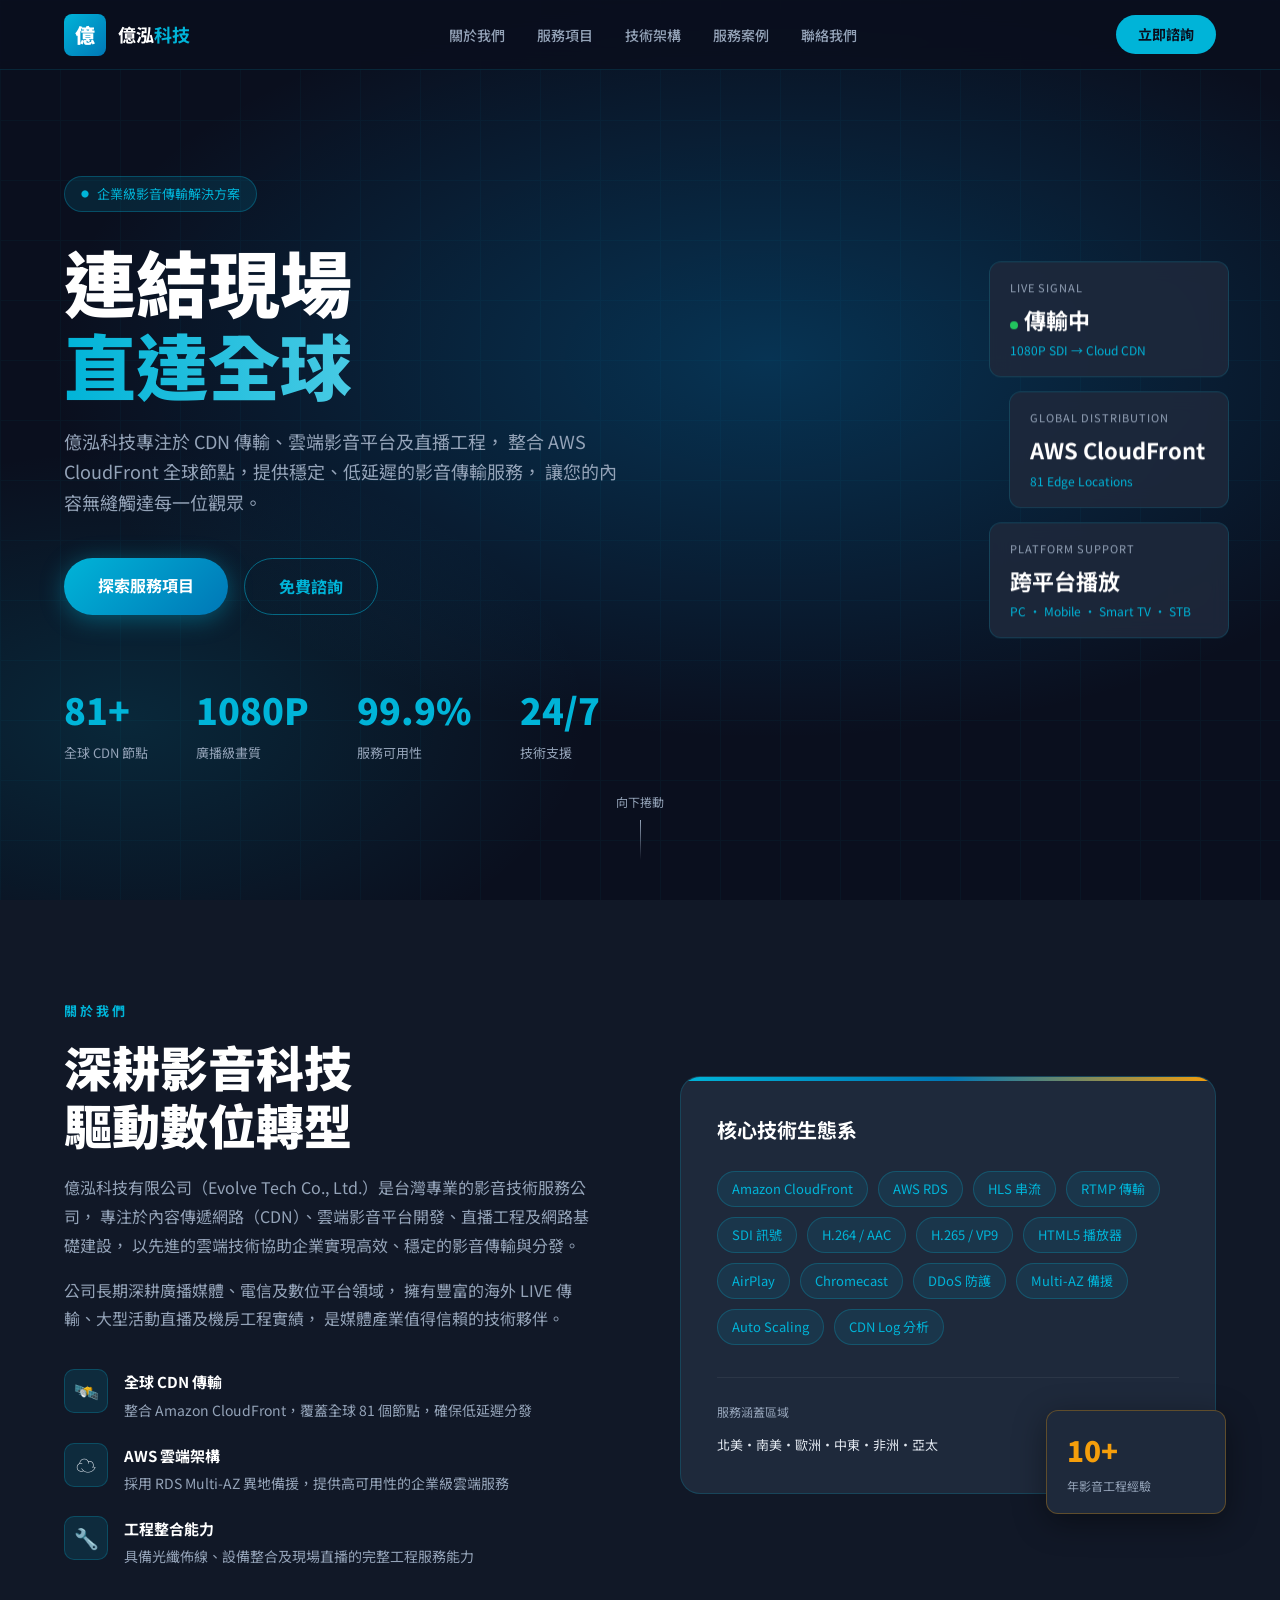
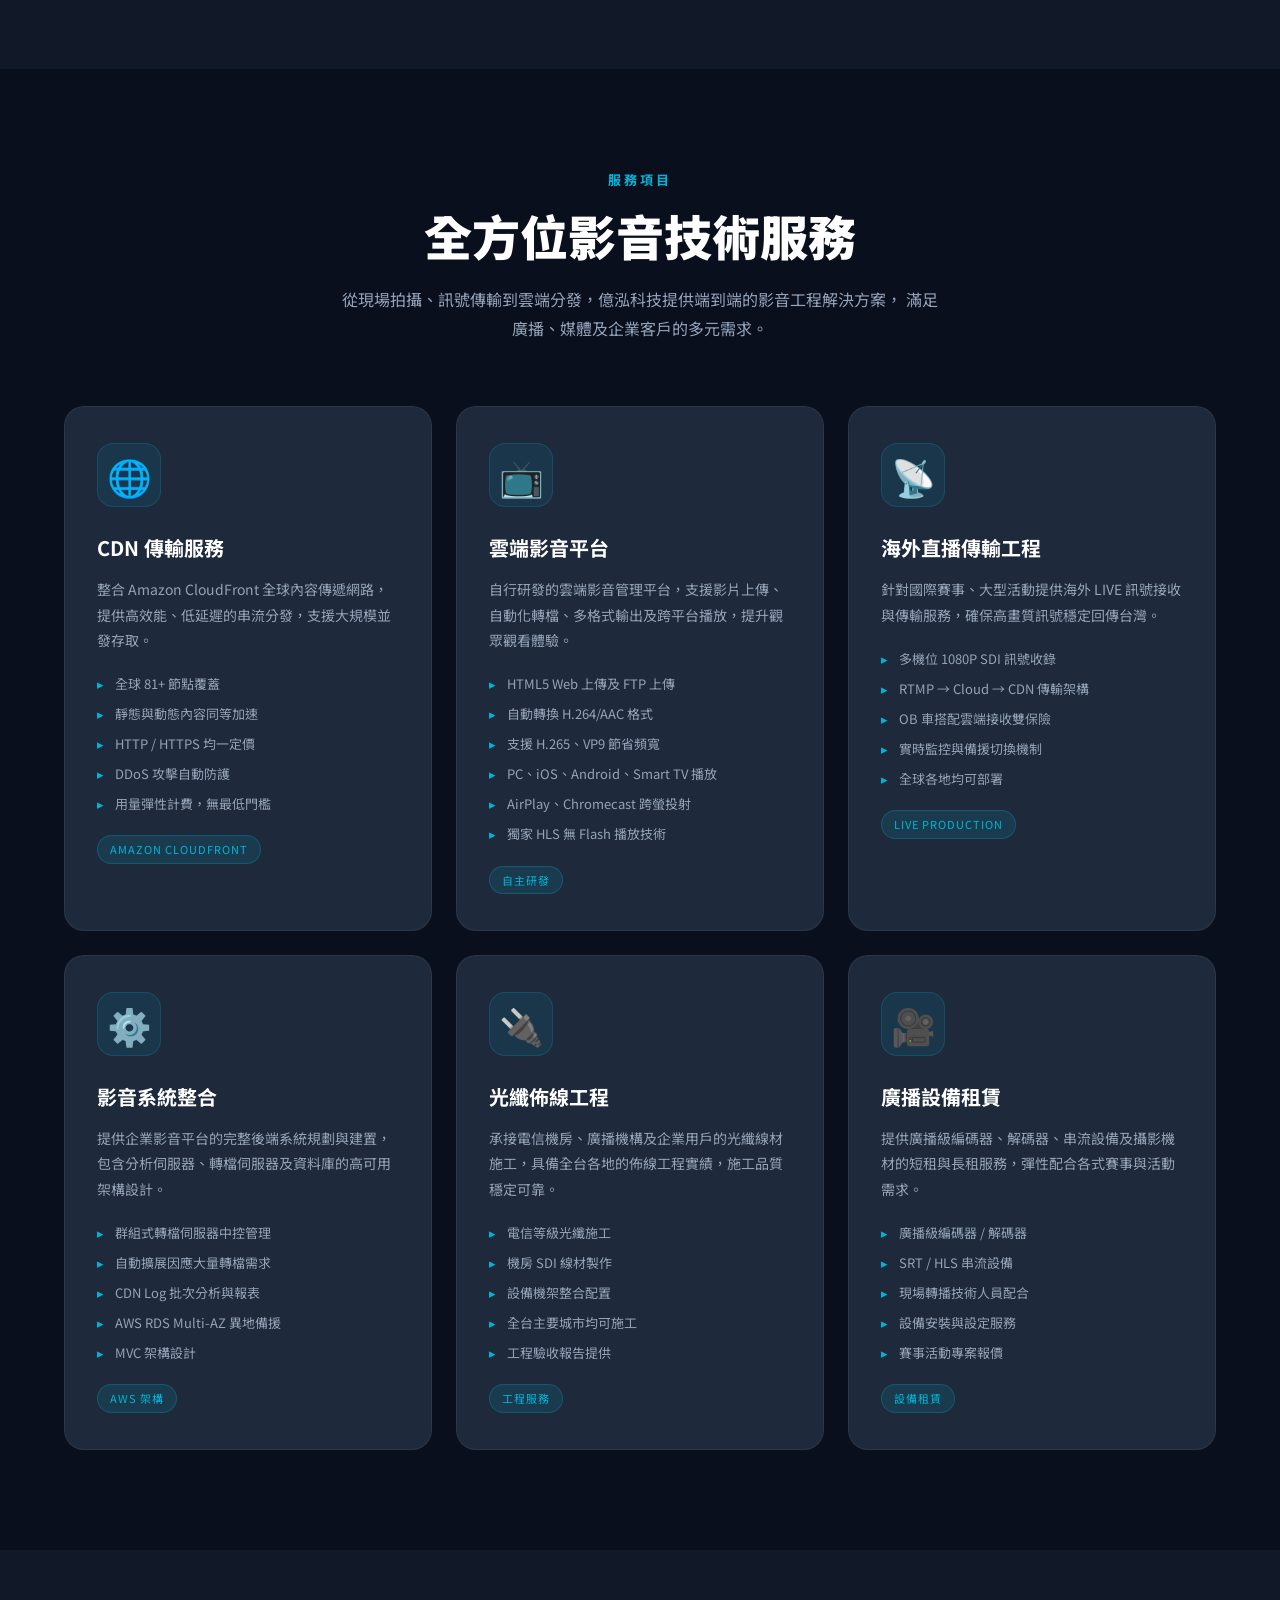
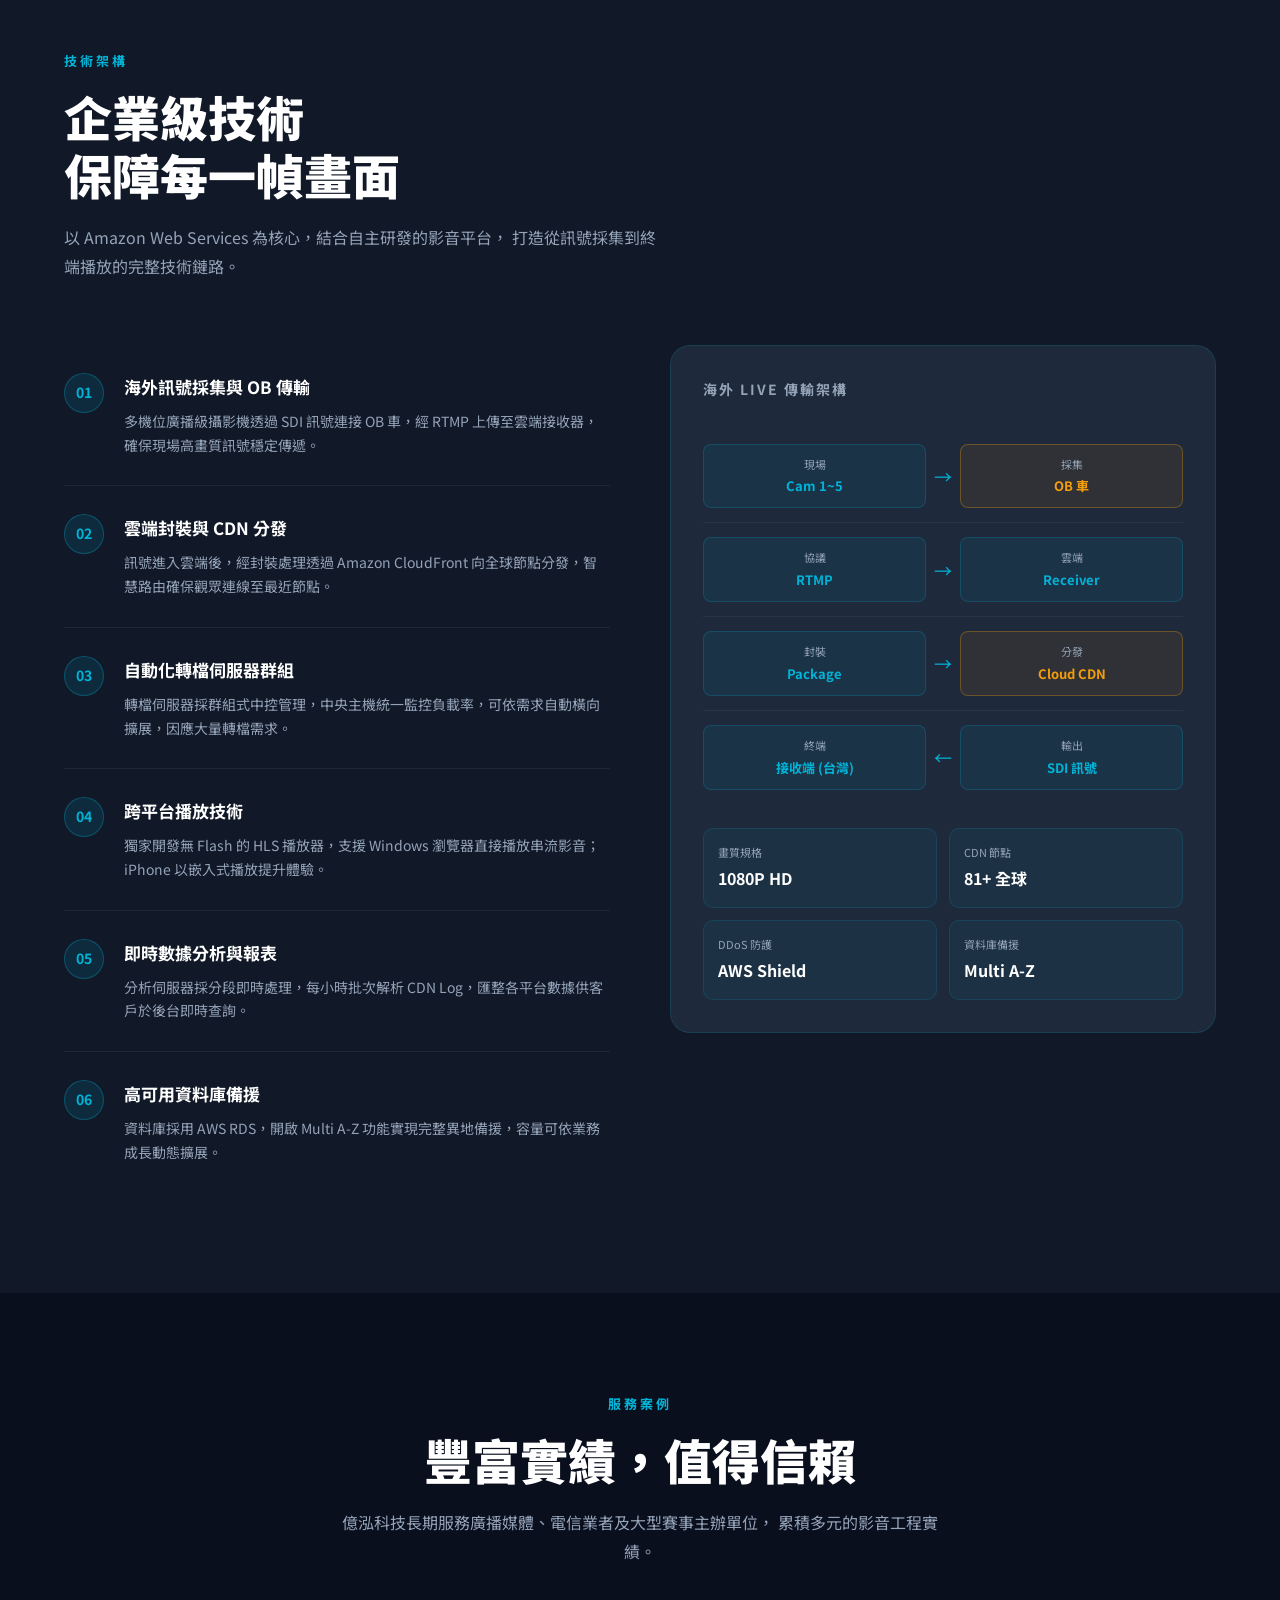
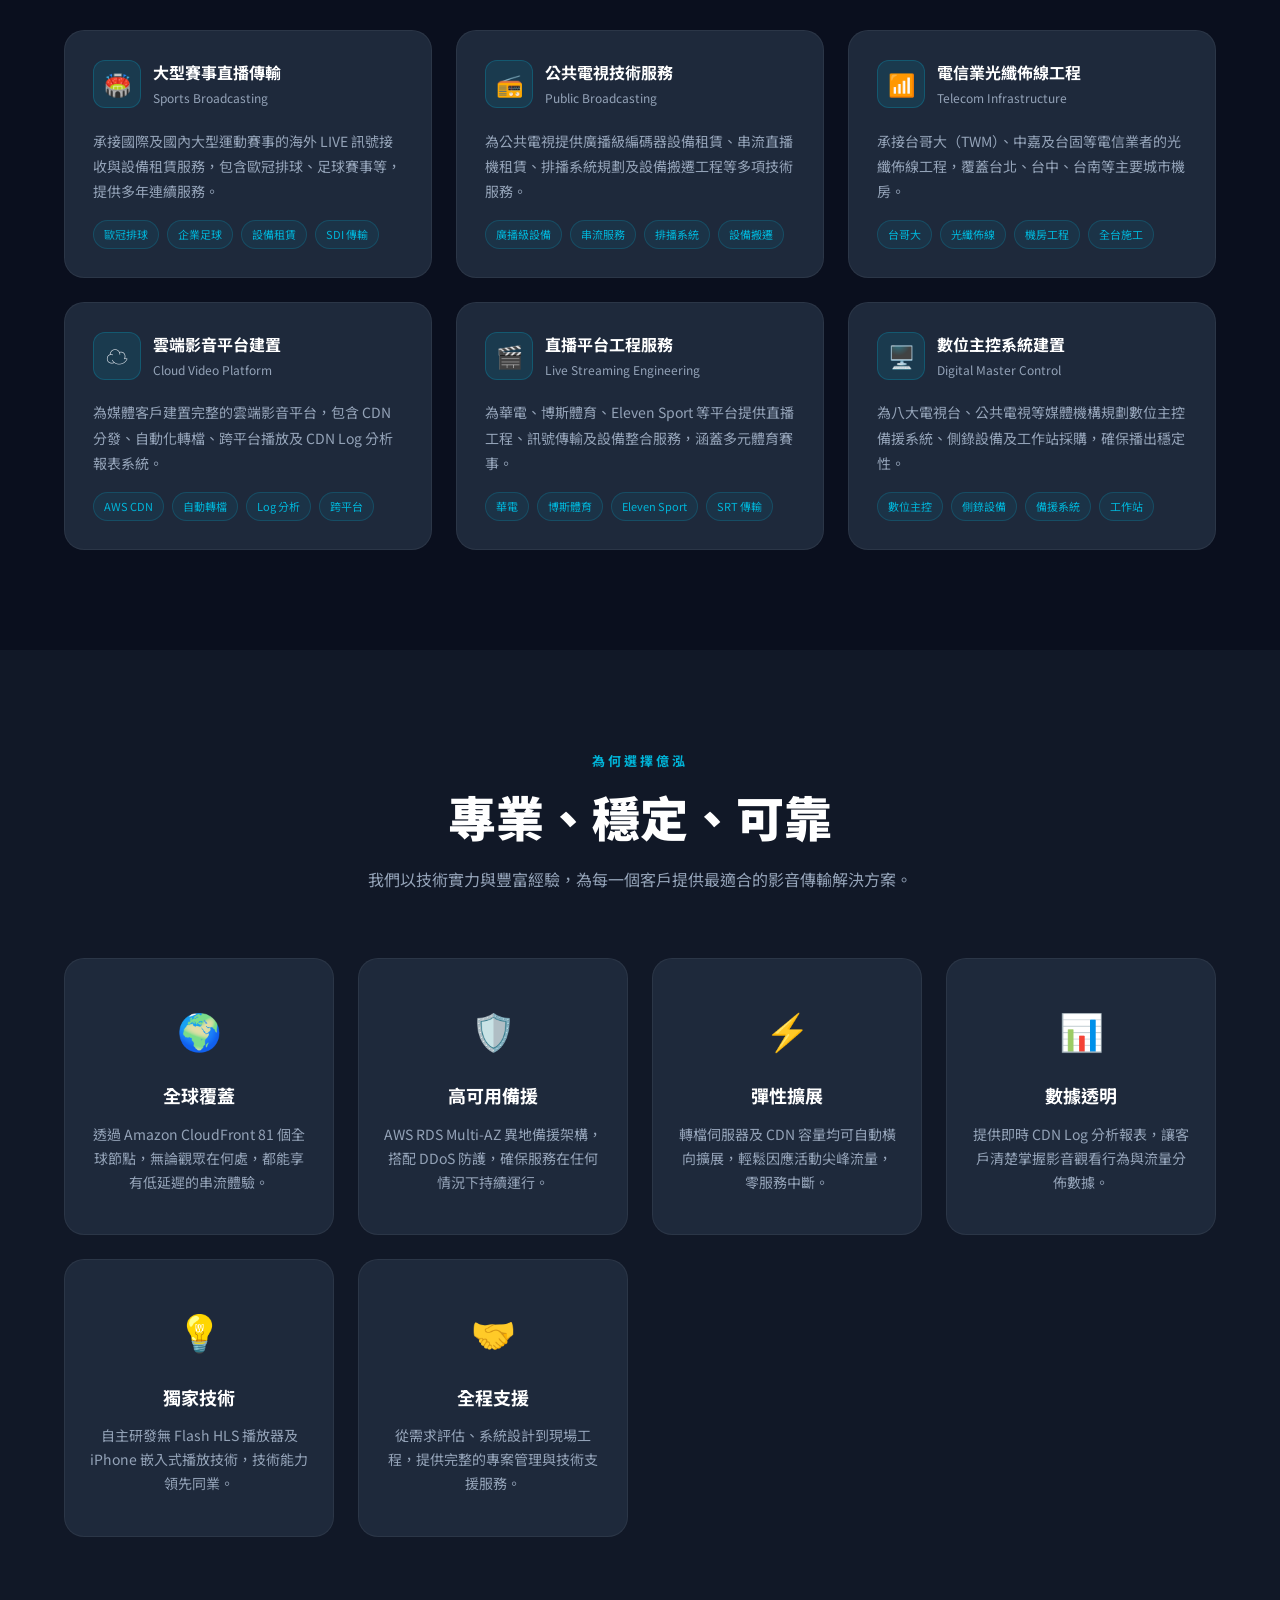
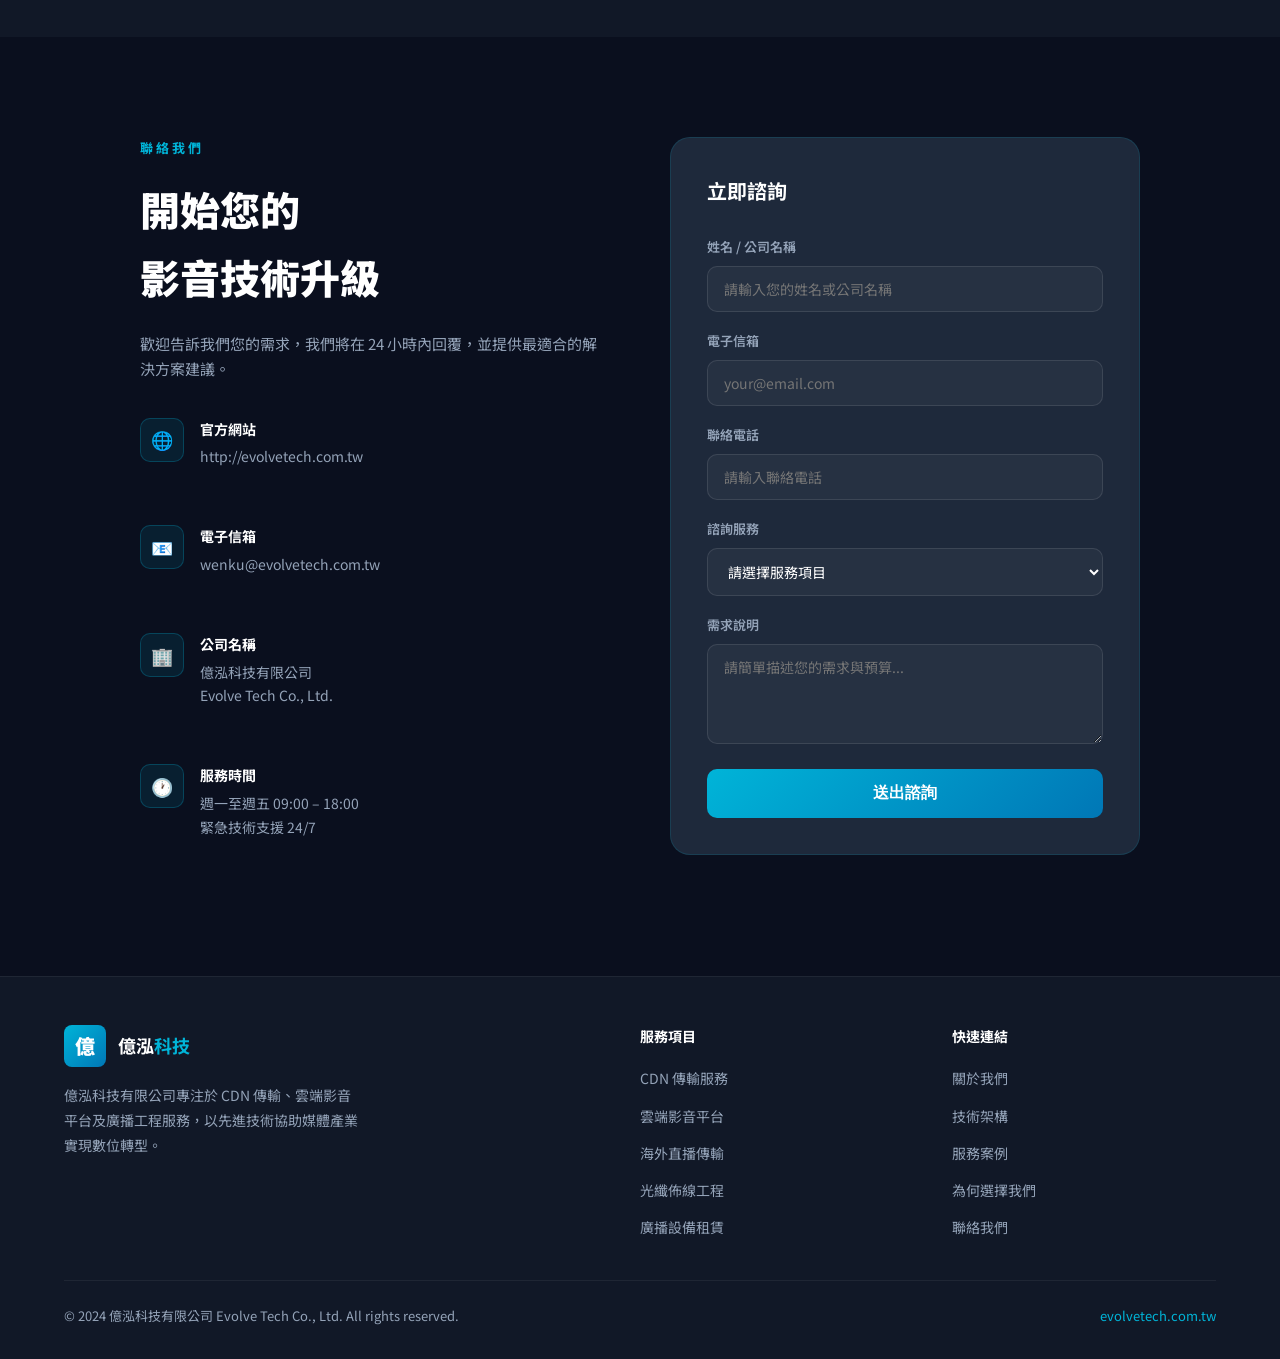
==== commit d8d1f0d3: "Update index.html" ====
--- a/index.html
+++ b/index.html
@@ -1021,7 +1021,7 @@
             <div class="contact-icon-wrap">📧</div>
             <div>
               <h4>電子信箱</h4>
-              <p>service@evolvetech.com.tw</p>
+              <p>wenku@evolvetech.com.tw</p>
             </div>
           </div>
           <div class="contact-item">
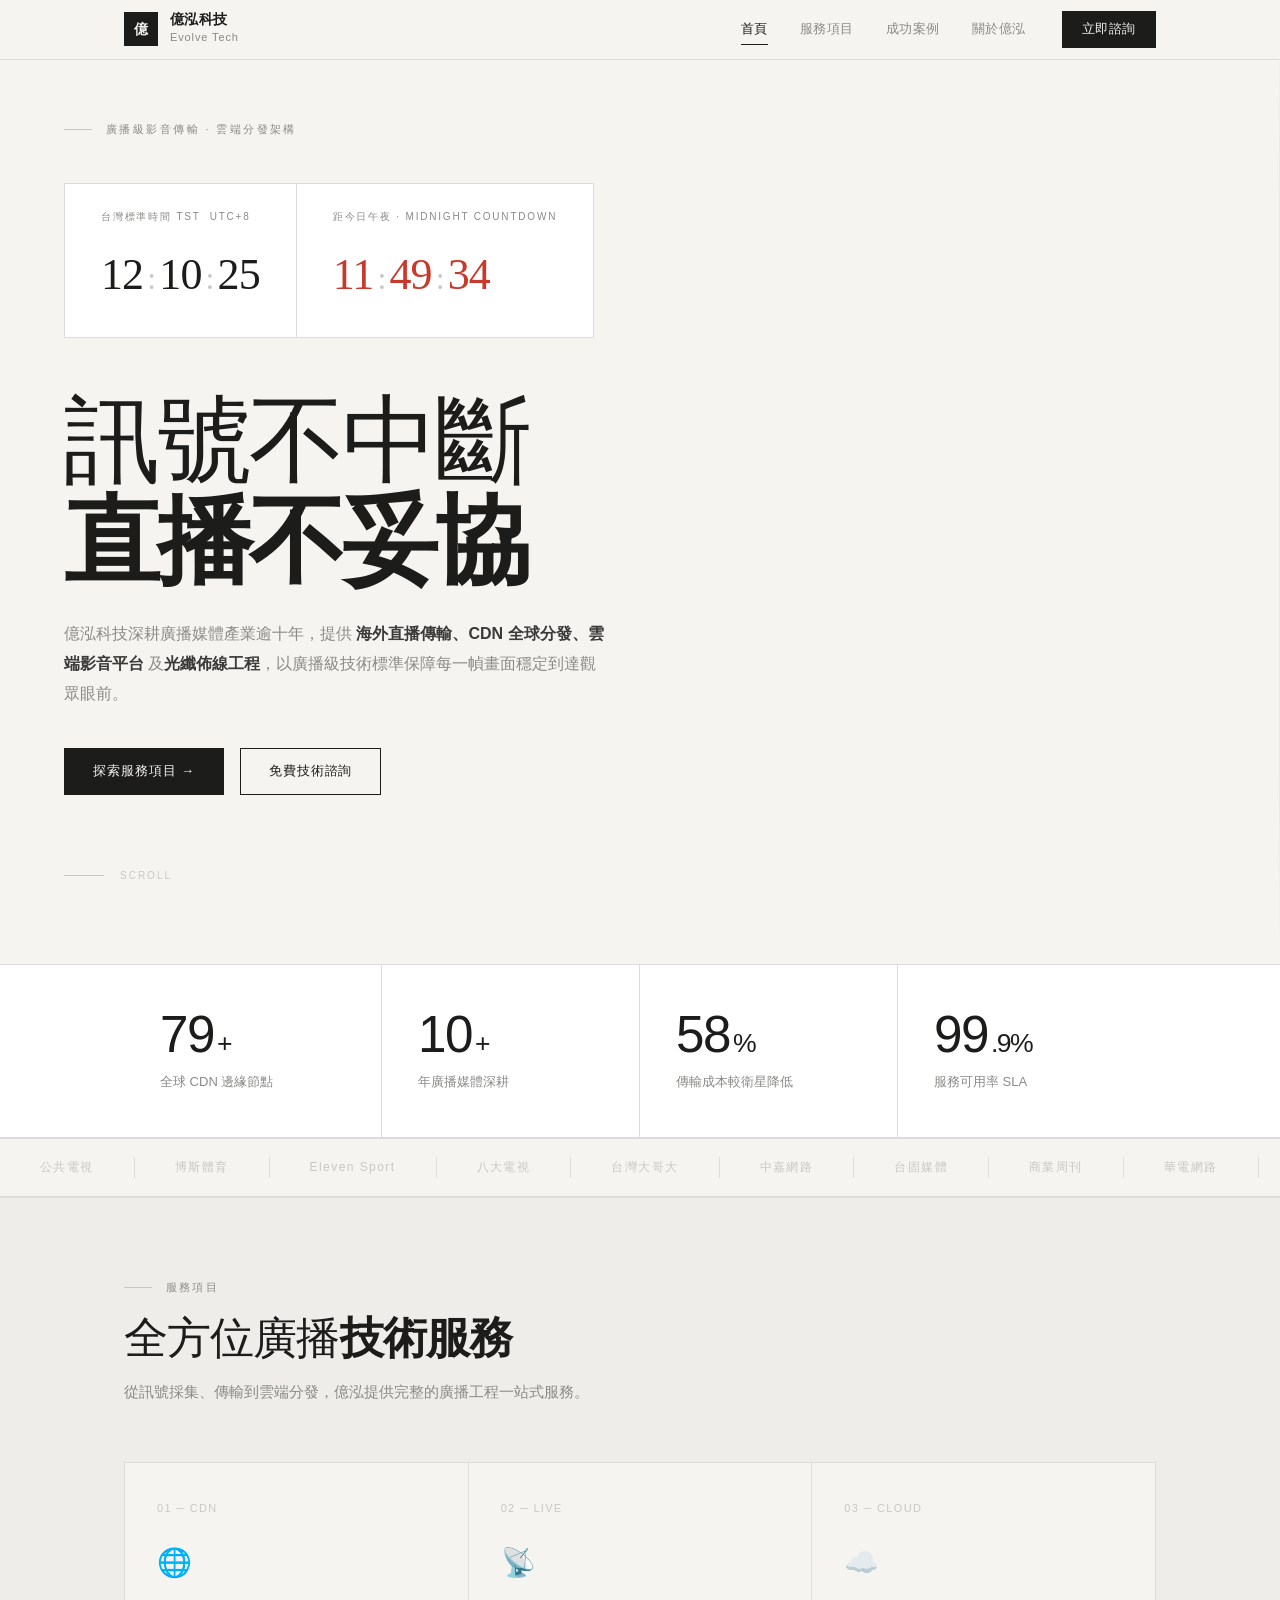
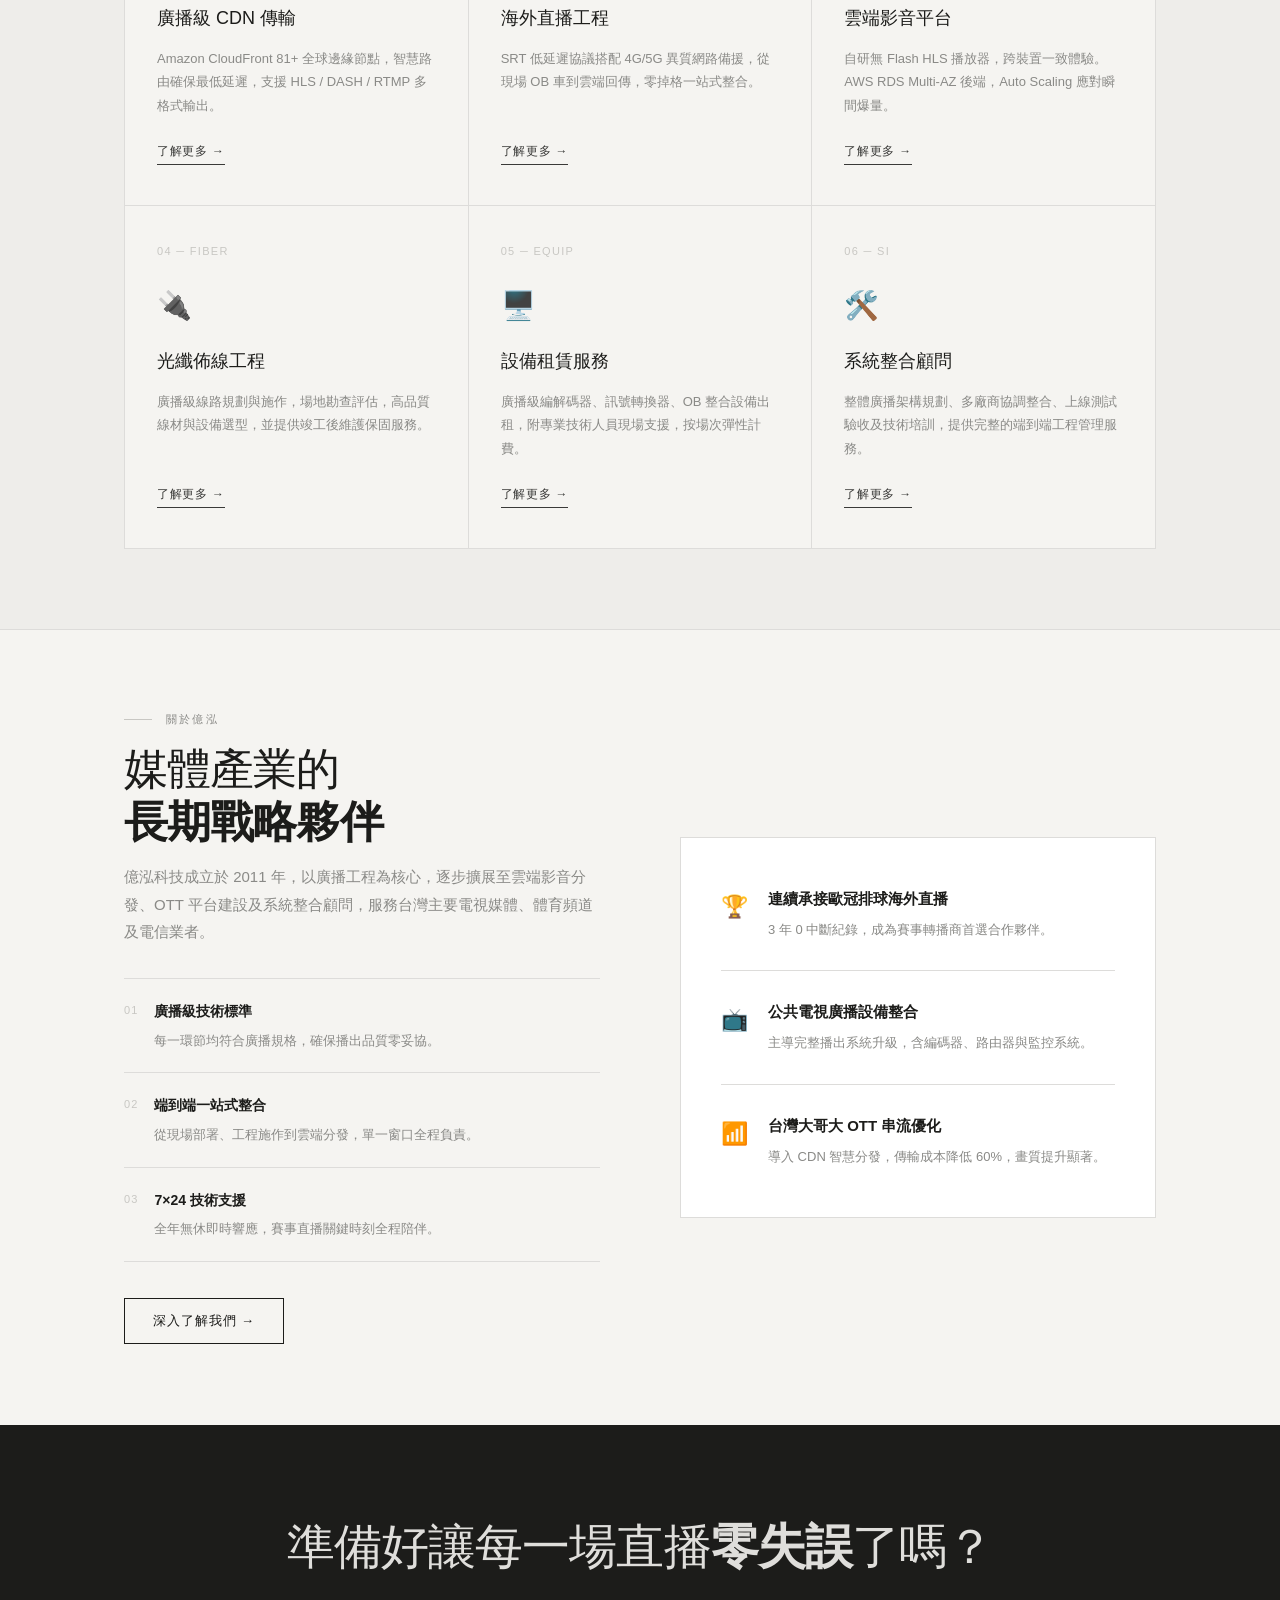
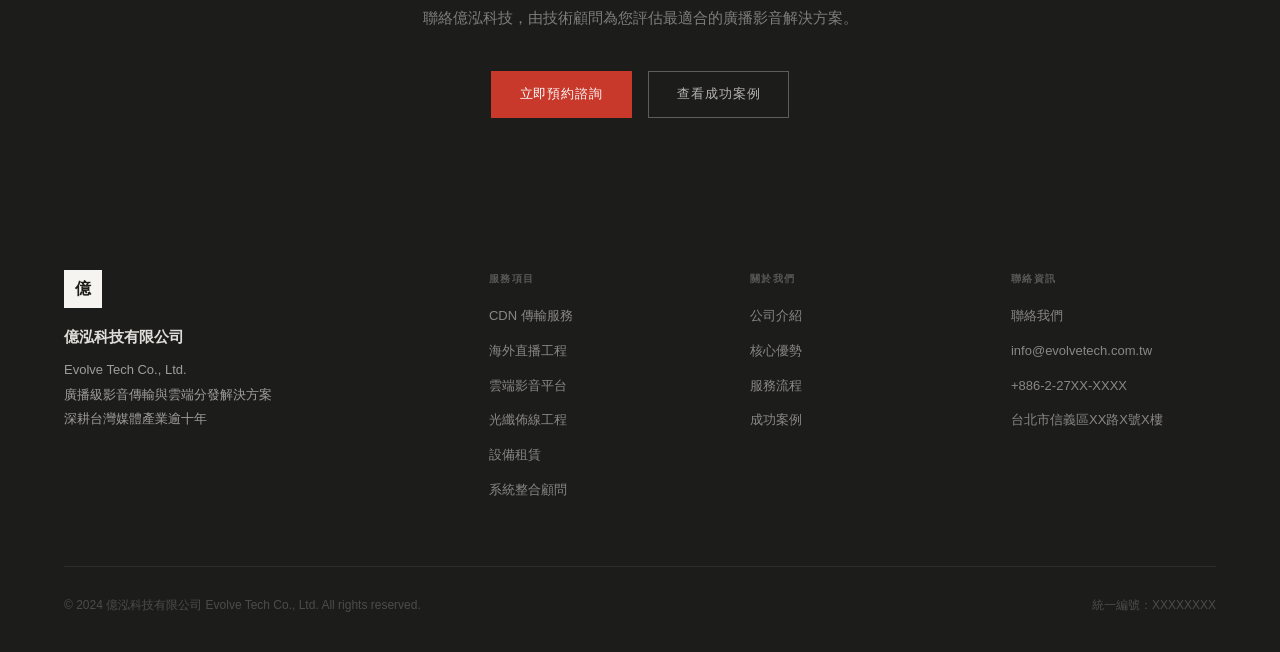
==== commit 799d8d52: "Add multi-page website Add multi-page website" ====
--- a/index.html
+++ b/index.html
@@ -3,1151 +3,537 @@
 <head>
   <meta charset="UTF-8" />
   <meta name="viewport" content="width=device-width, initial-scale=1.0" />
-  <title>億泓科技有限公司 | Evolve Tech Co., Ltd.</title>
-  <meta name="description" content="億泓科技有限公司專注於CDN傳輸、雲端影音平台、直播工程及光纖佈線工程，提供企業級影音解決方案。" />
-  <link rel="preconnect" href="https://fonts.googleapis.com" />
-  <link href="https://fonts.googleapis.com/css2?family=Noto+Sans+TC:wght@300;400;500;700;900&display=swap" rel="stylesheet" />
+  <title>億泓科技有限公司 | 廣播級影音傳輸</title>
+  <meta name="description" content="億泓科技提供廣播級 CDN 傳輸、海外直播工程、雲端影音平台及光纖佈線，為媒體產業提供零中斷的專業影音解決方案。" />
+  <link rel="stylesheet" href="style.css" />
   <style>
-    /* ── Reset & Base ─────────────────────────────────────────────── */
-    *, *::before, *::after { box-sizing: border-box; margin: 0; padding: 0; }
-    :root {
-      --primary:   #00b4d8;
-      --primary-d: #0077b6;
-      --dark:      #0a0f1e;
-      --dark2:     #111827;
-      --dark3:     #1e293b;
-      --accent:    #f59e0b;
-      --text:      #e2e8f0;
-      --muted:     #94a3b8;
-      --white:     #ffffff;
-      --radius:    12px;
-    }
-    html { scroll-behavior: smooth; }
-    body {
-      font-family: 'Noto Sans TC', 'Microsoft JhengHei', sans-serif;
-      background: var(--dark);
-      color: var(--text);
-      line-height: 1.7;
-    }
-    a { color: inherit; text-decoration: none; }
-    img { max-width: 100%; display: block; }
-
-    /* ── Navbar ───────────────────────────────────────────────────── */
-    #navbar {
-      position: fixed; top: 0; left: 0; right: 0; z-index: 999;
-      display: flex; align-items: center; justify-content: space-between;
-      padding: 0 5%;
-      height: 70px;
-      background: rgba(10,15,30,0.85);
-      backdrop-filter: blur(14px);
-      border-bottom: 1px solid rgba(0,180,216,0.15);
-      transition: background 0.3s;
-    }
-    .nav-brand {
-      display: flex; align-items: center; gap: 12px;
-    }
-    .nav-logo {
-      width: 42px; height: 42px;
-      background: linear-gradient(135deg, var(--primary), var(--primary-d));
-      border-radius: 8px;
-      display: flex; align-items: center; justify-content: center;
-      font-size: 20px; font-weight: 900; color: #fff;
-    }
-    .nav-name { font-size: 18px; font-weight: 700; color: var(--white); }
-    .nav-name span { color: var(--primary); }
-    .nav-links { display: flex; gap: 32px; list-style: none; }
-    .nav-links a {
-      font-size: 14px; font-weight: 500; color: var(--muted);
-      transition: color 0.2s;
-    }
-    .nav-links a:hover { color: var(--primary); }
-    .nav-cta {
-      background: var(--primary); color: var(--dark);
-      padding: 8px 22px; border-radius: 50px;
-      font-size: 14px; font-weight: 700;
-      transition: background 0.2s, transform 0.2s;
-    }
-    .nav-cta:hover { background: var(--primary-d); color: #fff; transform: translateY(-1px); }
-
-    /* Hamburger */
-    .hamburger { display: none; flex-direction: column; gap: 5px; cursor: pointer; }
-    .hamburger span { width: 24px; height: 2px; background: var(--white); transition: 0.3s; }
-
-    /* ── Hero ─────────────────────────────────────────────────────── */
+    /* ── HERO ── */
     #hero {
       min-height: 100vh;
-      display: flex; align-items: center;
+      display: flex; flex-direction: column; justify-content: center;
+      padding: calc(var(--nav-h) + 60px) var(--pad-x) 80px;
       position: relative; overflow: hidden;
-      padding: 120px 5% 80px;
-    }
-    .hero-bg {
-      position: absolute; inset: 0;
-      background: radial-gradient(ellipse 80% 60% at 60% 40%, rgba(0,119,182,0.35) 0%, transparent 70%),
-                  radial-gradient(ellipse 60% 50% at 10% 80%, rgba(0,180,216,0.15) 0%, transparent 60%),
-                  var(--dark);
-    }
-    .hero-grid {
-      position: absolute; inset: 0; opacity: 0.04;
-      background-image: linear-gradient(rgba(0,180,216,1) 1px, transparent 1px),
-                        linear-gradient(90deg, rgba(0,180,216,1) 1px, transparent 1px);
-      background-size: 60px 60px;
-    }
-    .hero-content { position: relative; max-width: 700px; }
-    .hero-badge {
-      display: inline-flex; align-items: center; gap: 8px;
-      background: rgba(0,180,216,0.12); border: 1px solid rgba(0,180,216,0.3);
-      padding: 6px 16px; border-radius: 50px;
-      font-size: 13px; color: var(--primary); margin-bottom: 28px;
-    }
-    .hero-badge::before { content: '●'; font-size: 8px; animation: blink 1.5s infinite; }
-    @keyframes blink { 0%,100%{opacity:1} 50%{opacity:0.3} }
+    }
+    .hero-inner { max-width: var(--max-w); margin: 0 auto; width: 100%; }
+
+    .hero-label {
+      font-size: 11px; letter-spacing: .22em; color: var(--gray);
+      display: flex; align-items: center; gap: 14px; margin-bottom: 44px;
+    }
+    .hero-label::before { content: ''; width: 28px; height: 1px; background: var(--lgray); }
+
+    /* clock block */
+    .clock-block {
+      display: flex; align-items: flex-start; gap: 0;
+      margin-bottom: 52px;
+      border: 1px solid var(--border); background: var(--white);
+      width: fit-content;
+    }
+    .clock-half {
+      padding: 24px 36px;
+    }
+    .clock-half + .clock-half { border-left: 1px solid var(--border); }
+    .clock-tag {
+      font-size: 10px; letter-spacing: .18em; color: var(--gray);
+      display: block; margin-bottom: 10px; text-transform: uppercase;
+    }
+    .clock-digits {
+      display: flex; align-items: baseline; gap: 2px;
+      font-size: 44px; font-weight: 200; letter-spacing: -.02em;
+      color: var(--ink); font-variant-numeric: tabular-nums;
+      font-family: 'Helvetica Neue', 'Georgia', serif;
+    }
+    .clock-digits .sep {
+      font-size: 32px; color: var(--lgray); margin: 0 2px;
+      animation: blinkDot 1s step-end infinite;
+    }
+    .clock-digits .unit {
+      font-size: 12px; letter-spacing: .1em; color: var(--gray);
+      margin-left: 4px; font-weight: 400; align-self: flex-end; padding-bottom: 5px;
+    }
+    .clock-red { color: var(--red) !important; }
+
+    /* hero title */
     .hero-title {
-      font-size: clamp(36px, 6vw, 72px);
-      font-weight: 900; line-height: 1.15;
-      color: var(--white); margin-bottom: 20px;
-    }
-    .hero-title .highlight {
-      background: linear-gradient(90deg, var(--primary), #48cae4);
-      -webkit-background-clip: text; -webkit-text-fill-color: transparent;
-    }
+      font-size: clamp(48px, 7.5vw, 96px);
+      font-weight: 200; letter-spacing: -.035em; line-height: 1.05;
+      margin-bottom: 28px; color: var(--ink);
+    }
+    .hero-title strong { font-weight: 700; }
+
     .hero-sub {
-      font-size: clamp(15px, 2vw, 18px); color: var(--muted);
-      max-width: 560px; margin-bottom: 40px;
-    }
-    .hero-actions { display: flex; gap: 16px; flex-wrap: wrap; }
-    .btn-primary {
-      background: linear-gradient(135deg, var(--primary), var(--primary-d));
-      color: var(--white); padding: 14px 34px;
-      border-radius: 50px; font-size: 16px; font-weight: 700;
-      transition: transform 0.2s, box-shadow 0.2s;
-      box-shadow: 0 4px 24px rgba(0,180,216,0.4);
-    }
-    .btn-primary:hover { transform: translateY(-2px); box-shadow: 0 8px 32px rgba(0,180,216,0.5); }
-    .btn-outline {
-      border: 1.5px solid rgba(0,180,216,0.5); color: var(--primary);
-      padding: 14px 34px; border-radius: 50px; font-size: 16px; font-weight: 700;
-      transition: background 0.2s, border-color 0.2s;
-    }
-    .btn-outline:hover { background: rgba(0,180,216,0.1); border-color: var(--primary); }
-
-    .hero-stats {
-      display: flex; gap: 48px; margin-top: 64px; flex-wrap: wrap;
-    }
-    .stat-item { }
-    .stat-num { font-size: 36px; font-weight: 900; color: var(--primary); }
-    .stat-label { font-size: 13px; color: var(--muted); margin-top: 2px; }
-
-    /* Floating cards */
-    .hero-visual {
-      position: absolute; right: 4%; top: 50%; transform: translateY(-50%);
-      display: flex; flex-direction: column; gap: 14px;
-    }
-    .float-card {
-      background: rgba(30,41,59,0.9);
-      border: 1px solid rgba(0,180,216,0.2);
-      border-radius: var(--radius); padding: 16px 20px;
-      min-width: 220px;
-      backdrop-filter: blur(10px);
-      animation: float 4s ease-in-out infinite;
-    }
-    .float-card:nth-child(2) { animation-delay: -2s; margin-left: 20px; }
-    .float-card:nth-child(3) { animation-delay: -1s; }
-    @keyframes float { 0%,100%{transform:translateY(0)} 50%{transform:translateY(-8px)} }
-    .float-card-label { font-size: 11px; color: var(--muted); text-transform: uppercase; letter-spacing: 1px; }
-    .float-card-value { font-size: 22px; font-weight: 700; color: var(--white); margin-top: 4px; }
-    .float-card-sub { font-size: 12px; color: var(--primary); margin-top: 2px; }
-    .float-dot { display: inline-block; width: 8px; height: 8px; border-radius: 50%; background: #22c55e; margin-right: 6px; animation: blink 1.5s infinite; }
-
-    /* ── Section Base ─────────────────────────────────────────────── */
-    section { padding: 100px 5%; }
-    .section-label {
-      font-size: 13px; font-weight: 700; color: var(--primary);
-      text-transform: uppercase; letter-spacing: 3px; margin-bottom: 16px;
-    }
-    .section-title {
-      font-size: clamp(28px, 4vw, 48px); font-weight: 900;
-      color: var(--white); line-height: 1.2; margin-bottom: 20px;
-    }
-    .section-desc {
-      font-size: 16px; color: var(--muted);
-      max-width: 600px; line-height: 1.8;
-    }
-    .section-header { margin-bottom: 64px; }
-    .section-header.center { text-align: center; }
-    .section-header.center .section-desc { margin: 0 auto; }
-
-    /* ── About ────────────────────────────────────────────────────── */
-    #about { background: var(--dark2); }
-    .about-grid {
-      display: grid; grid-template-columns: 1fr 1fr;
-      gap: 80px; align-items: center;
-    }
-    .about-text .section-desc { max-width: 100%; }
-    .about-features { display: flex; flex-direction: column; gap: 20px; margin-top: 36px; }
-    .about-feature {
-      display: flex; gap: 16px; align-items: flex-start;
-    }
-    .about-icon {
-      flex-shrink: 0; width: 44px; height: 44px; border-radius: 10px;
-      background: rgba(0,180,216,0.12); border: 1px solid rgba(0,180,216,0.25);
-      display: flex; align-items: center; justify-content: center;
-      font-size: 20px;
-    }
-    .about-feature-text h4 { font-size: 15px; font-weight: 700; color: var(--white); margin-bottom: 4px; }
-    .about-feature-text p { font-size: 14px; color: var(--muted); }
-    .about-visual { position: relative; }
-    .about-card-main {
-      background: var(--dark3); border: 1px solid rgba(0,180,216,0.2);
-      border-radius: 20px; padding: 36px; position: relative; overflow: hidden;
-    }
-    .about-card-main::before {
-      content: ''; position: absolute; top: 0; left: 0; right: 0; height: 4px;
-      background: linear-gradient(90deg, var(--primary), var(--primary-d), var(--accent));
-    }
-    .about-card-main h3 { font-size: 20px; font-weight: 700; color: var(--white); margin-bottom: 24px; }
-    .tech-stack { display: flex; flex-wrap: wrap; gap: 10px; }
-    .tech-tag {
-      background: rgba(0,180,216,0.1); border: 1px solid rgba(0,180,216,0.25);
-      padding: 6px 14px; border-radius: 50px; font-size: 13px; color: var(--primary);
-    }
-    .about-card-sub {
-      position: absolute; bottom: -20px; right: -10px;
-      background: var(--dark3); border: 1px solid rgba(245,158,11,0.3);
-      border-radius: var(--radius); padding: 16px 20px; min-width: 180px;
-      box-shadow: 0 8px 32px rgba(0,0,0,0.4);
-    }
-    .about-card-sub .num { font-size: 28px; font-weight: 900; color: var(--accent); }
-    .about-card-sub .lbl { font-size: 12px; color: var(--muted); margin-top: 2px; }
-
-    /* ── Services ─────────────────────────────────────────────────── */
-    #services { background: var(--dark); }
-    .services-grid {
-      display: grid; grid-template-columns: repeat(auto-fit, minmax(280px, 1fr));
-      gap: 24px;
-    }
-    .service-card {
-      background: var(--dark3); border: 1px solid rgba(255,255,255,0.06);
-      border-radius: 20px; padding: 36px 32px;
-      transition: transform 0.3s, border-color 0.3s, box-shadow 0.3s;
-      position: relative; overflow: hidden;
-    }
-    .service-card::after {
-      content: ''; position: absolute; inset: 0;
-      background: linear-gradient(135deg, rgba(0,180,216,0.06), transparent);
-      opacity: 0; transition: opacity 0.3s;
-    }
-    .service-card:hover { transform: translateY(-6px); border-color: rgba(0,180,216,0.35); box-shadow: 0 16px 48px rgba(0,180,216,0.12); }
-    .service-card:hover::after { opacity: 1; }
-    .service-icon {
-      font-size: 36px; margin-bottom: 24px;
-      width: 64px; height: 64px; border-radius: 16px;
-      background: rgba(0,180,216,0.1); border: 1px solid rgba(0,180,216,0.2);
-      display: flex; align-items: center; justify-content: center;
-    }
-    .service-card h3 { font-size: 20px; font-weight: 700; color: var(--white); margin-bottom: 12px; }
-    .service-card p { font-size: 14px; color: var(--muted); line-height: 1.8; }
-    .service-list { list-style: none; margin-top: 20px; display: flex; flex-direction: column; gap: 8px; }
-    .service-list li {
-      font-size: 13px; color: var(--muted); padding-left: 18px; position: relative;
-    }
-    .service-list li::before {
-      content: '▸'; position: absolute; left: 0; color: var(--primary);
-    }
-    .service-badge {
-      display: inline-block; margin-top: 20px;
-      background: rgba(0,180,216,0.12); border: 1px solid rgba(0,180,216,0.25);
-      padding: 4px 12px; border-radius: 50px; font-size: 11px; color: var(--primary);
-      text-transform: uppercase; letter-spacing: 1px;
-    }
-
-    /* ── Technology ───────────────────────────────────────────────── */
-    #technology { background: var(--dark2); }
-    .tech-grid { display: grid; grid-template-columns: 1fr 1fr; gap: 60px; align-items: start; }
-    .tech-features { display: flex; flex-direction: column; gap: 0; }
-    .tech-feature {
-      display: flex; gap: 20px; padding: 28px 0;
-      border-bottom: 1px solid rgba(255,255,255,0.06);
-    }
-    .tech-feature:last-child { border-bottom: none; }
-    .tech-num {
-      flex-shrink: 0; width: 40px; height: 40px;
-      border-radius: 50%; background: rgba(0,180,216,0.12);
-      border: 1px solid rgba(0,180,216,0.3);
-      display: flex; align-items: center; justify-content: center;
-      font-size: 14px; font-weight: 700; color: var(--primary);
-    }
-    .tech-feature h4 { font-size: 17px; font-weight: 700; color: var(--white); margin-bottom: 8px; }
-    .tech-feature p { font-size: 14px; color: var(--muted); }
-    .tech-visual { position: sticky; top: 100px; }
-    .arch-diagram {
-      background: var(--dark3); border: 1px solid rgba(0,180,216,0.15);
-      border-radius: 20px; padding: 32px; overflow: hidden; position: relative;
-    }
-    .arch-title { font-size: 14px; font-weight: 700; color: var(--muted); text-transform: uppercase; letter-spacing: 2px; margin-bottom: 28px; }
-    .arch-flow { display: flex; flex-direction: column; gap: 0; }
-    .arch-row {
-      display: flex; align-items: center; gap: 0;
-      padding: 14px 0;
-      border-bottom: 1px solid rgba(255,255,255,0.05);
-    }
-    .arch-row:last-child { border-bottom: none; }
-    .arch-node {
-      flex: 1; background: rgba(0,180,216,0.08); border: 1px solid rgba(0,180,216,0.2);
-      border-radius: 8px; padding: 10px 12px; text-align: center;
-    }
-    .arch-node .node-label { font-size: 11px; color: var(--muted); }
-    .arch-node .node-val { font-size: 13px; font-weight: 700; color: var(--primary); margin-top: 2px; }
-    .arch-arrow {
-      flex-shrink: 0; padding: 0 8px; color: var(--primary); font-size: 18px;
-    }
-    .arch-node.accent-node { background: rgba(245,158,11,0.08); border-color: rgba(245,158,11,0.3); }
-    .arch-node.accent-node .node-val { color: var(--accent); }
-    .spec-grid { display: grid; grid-template-columns: 1fr 1fr; gap: 12px; margin-top: 24px; }
-    .spec-item {
-      background: rgba(0,180,216,0.06); border: 1px solid rgba(0,180,216,0.15);
-      border-radius: 10px; padding: 14px;
-    }
-    .spec-item .s-label { font-size: 11px; color: var(--muted); }
-    .spec-item .s-val { font-size: 16px; font-weight: 700; color: var(--white); margin-top: 4px; }
-
-    /* ── Cases ────────────────────────────────────────────────────── */
-    #cases { background: var(--dark); }
-    .cases-grid { display: grid; grid-template-columns: repeat(auto-fit, minmax(300px, 1fr)); gap: 24px; }
-    .case-card {
-      background: var(--dark3); border: 1px solid rgba(255,255,255,0.06);
-      border-radius: 20px; overflow: hidden;
-      transition: transform 0.3s, border-color 0.3s;
-    }
-    .case-card:hover { transform: translateY(-4px); border-color: rgba(0,180,216,0.3); }
-    .case-card-header {
-      padding: 28px 28px 0;
-      display: flex; align-items: center; gap: 12px;
-    }
-    .case-icon-wrap {
-      width: 48px; height: 48px; border-radius: 12px;
-      background: rgba(0,180,216,0.12); border: 1px solid rgba(0,180,216,0.25);
-      display: flex; align-items: center; justify-content: center; font-size: 22px;
-    }
-    .case-card-header h3 { font-size: 16px; font-weight: 700; color: var(--white); }
-    .case-card-header span { font-size: 12px; color: var(--muted); display: block; margin-top: 2px; }
-    .case-card-body { padding: 20px 28px 28px; }
-    .case-card-body p { font-size: 14px; color: var(--muted); line-height: 1.8; }
-    .case-tags { display: flex; flex-wrap: wrap; gap: 8px; margin-top: 16px; }
-    .case-tag {
-      background: rgba(0,180,216,0.08); border: 1px solid rgba(0,180,216,0.2);
-      padding: 4px 10px; border-radius: 50px; font-size: 11px; color: var(--primary);
-    }
-
-    /* ── Why Us ───────────────────────────────────────────────────── */
-    #why { background: var(--dark2); }
-    .why-grid { display: grid; grid-template-columns: repeat(auto-fit, minmax(220px, 1fr)); gap: 24px; }
-    .why-card {
-      text-align: center; padding: 40px 24px;
-      background: var(--dark3); border: 1px solid rgba(255,255,255,0.06);
-      border-radius: 20px; transition: border-color 0.3s;
-    }
-    .why-card:hover { border-color: rgba(0,180,216,0.3); }
-    .why-icon { font-size: 36px; margin-bottom: 20px; }
-    .why-card h3 { font-size: 18px; font-weight: 700; color: var(--white); margin-bottom: 12px; }
-    .why-card p { font-size: 14px; color: var(--muted); line-height: 1.7; }
-
-    /* ── Contact ──────────────────────────────────────────────────── */
-    #contact { background: var(--dark); }
-    .contact-wrapper {
-      max-width: 1000px; margin: 0 auto;
-      display: grid; grid-template-columns: 1fr 1fr; gap: 60px; align-items: start;
-    }
-    .contact-info h2 { font-size: clamp(26px, 3.5vw, 40px); font-weight: 900; color: var(--white); margin-bottom: 20px; }
-    .contact-info p { font-size: 15px; color: var(--muted); margin-bottom: 36px; }
-    .contact-items { display: flex; flex-direction: column; gap: 20px; }
-    .contact-item { display: flex; gap: 16px; align-items: flex-start; }
-    .contact-icon-wrap {
-      flex-shrink: 0; width: 44px; height: 44px; border-radius: 10px;
-      background: rgba(0,180,216,0.1); border: 1px solid rgba(0,180,216,0.25);
-      display: flex; align-items: center; justify-content: center; font-size: 18px;
-    }
-    .contact-item h4 { font-size: 14px; font-weight: 700; color: var(--white); margin-bottom: 4px; }
-    .contact-item p { font-size: 14px; color: var(--muted); }
-    .contact-form {
-      background: var(--dark3); border: 1px solid rgba(0,180,216,0.15);
-      border-radius: 20px; padding: 36px;
-    }
-    .contact-form h3 { font-size: 20px; font-weight: 700; color: var(--white); margin-bottom: 28px; }
-    .form-group { margin-bottom: 18px; }
-    .form-group label { display: block; font-size: 13px; font-weight: 600; color: var(--muted); margin-bottom: 8px; }
-    .form-group input,
-    .form-group textarea,
-    .form-group select {
-      width: 100%; background: rgba(255,255,255,0.04);
-      border: 1px solid rgba(255,255,255,0.1); border-radius: 10px;
-      padding: 12px 16px; color: var(--white); font-size: 14px;
-      font-family: inherit; transition: border-color 0.2s;
-      outline: none;
-    }
-    .form-group input:focus,
-    .form-group textarea:focus,
-    .form-group select:focus { border-color: var(--primary); }
-    .form-group textarea { resize: vertical; min-height: 100px; }
-    .form-group select option { background: var(--dark3); }
-    .form-submit {
-      width: 100%; padding: 14px;
-      background: linear-gradient(135deg, var(--primary), var(--primary-d));
-      color: var(--white); border: none; border-radius: 10px;
-      font-size: 16px; font-weight: 700; cursor: pointer;
-      transition: opacity 0.2s, transform 0.2s;
-    }
-    .form-submit:hover { opacity: 0.9; transform: translateY(-1px); }
-
-    /* ── Footer ───────────────────────────────────────────────────── */
-    footer {
-      background: var(--dark2); border-top: 1px solid rgba(255,255,255,0.06);
-      padding: 48px 5% 32px;
-    }
-    .footer-grid { display: grid; grid-template-columns: 2fr 1fr 1fr; gap: 48px; margin-bottom: 40px; }
-    .footer-brand .nav-brand { margin-bottom: 16px; }
-    .footer-brand p { font-size: 14px; color: var(--muted); line-height: 1.8; max-width: 300px; }
-    .footer-col h4 { font-size: 14px; font-weight: 700; color: var(--white); margin-bottom: 16px; }
-    .footer-col ul { list-style: none; display: flex; flex-direction: column; gap: 10px; }
-    .footer-col ul li a { font-size: 14px; color: var(--muted); transition: color 0.2s; }
-    .footer-col ul li a:hover { color: var(--primary); }
-    .footer-bottom {
-      padding-top: 24px; border-top: 1px solid rgba(255,255,255,0.06);
-      display: flex; justify-content: space-between; align-items: center; flex-wrap: wrap; gap: 12px;
-    }
-    .footer-bottom p { font-size: 13px; color: var(--muted); }
-    .footer-bottom a { color: var(--primary); }
-
-    /* ── Scroll indicator ─────────────────────────────────────────── */
-    .scroll-indicator {
-      position: absolute; bottom: 40px; left: 50%; transform: translateX(-50%);
-      display: flex; flex-direction: column; align-items: center; gap: 8px;
-      color: var(--muted); font-size: 12px; animation: bounce 2s infinite;
-    }
-    .scroll-indicator::after {
-      content: ''; width: 1px; height: 40px;
-      background: linear-gradient(to bottom, var(--muted), transparent);
-    }
-    @keyframes bounce { 0%,100%{transform:translateX(-50%) translateY(0)} 50%{transform:translateX(-50%) translateY(-8px)} }
-
-    /* ── Responsive ───────────────────────────────────────────────── */
+      font-size: 16px; color: var(--gray); max-width: 540px;
+      line-height: 1.85; margin-bottom: 40px;
+    }
+    .hero-sub strong { color: var(--ink2); font-weight: 600; }
+
+    .hero-btns { display: flex; gap: 16px; flex-wrap: wrap; margin-bottom: 72px; }
+
+    .hero-scroll {
+      display: flex; align-items: center; gap: 16px;
+      font-size: 10px; letter-spacing: .2em; color: var(--lgray);
+    }
+    .hero-scroll-line {
+      width: 40px; height: 1px; background: var(--lgray);
+    }
+
+    /* decorative grid line */
+    #hero::before {
+      content: '';
+      position: absolute; right: 0; top: 0; bottom: 0; width: 1px;
+      background: linear-gradient(to bottom, transparent, var(--border) 20%, var(--border) 80%, transparent);
+      opacity: .5;
+    }
+
+    /* ── SERVICE CARDS ── */
+    .svc-grid {
+      display: grid; grid-template-columns: repeat(3, 1fr); gap: 1px;
+      background: var(--border); border: 1px solid var(--border);
+    }
+    .svc-card {
+      background: var(--bg); padding: 36px 32px 40px;
+      display: flex; flex-direction: column; transition: background .2s;
+    }
+    .svc-card:hover { background: var(--white); }
+    .svc-num {
+      font-size: 11px; letter-spacing: .12em; color: var(--lgray); margin-bottom: 20px;
+    }
+    .svc-icon { font-size: 28px; margin-bottom: 16px; }
+    .svc-card h3 { font-size: 18px; font-weight: 400; margin-bottom: 12px; }
+    .svc-card p  { font-size: 13px; color: var(--gray); line-height: 1.8; flex: 1; }
+    .svc-more {
+      display: inline-flex; align-items: center; gap: 6px;
+      font-size: 12px; letter-spacing: .06em; color: var(--ink2);
+      margin-top: 24px; border-bottom: 1px solid var(--ink2);
+      padding-bottom: 2px; align-self: flex-start;
+      transition: color .2s, border-color .2s;
+    }
+    .svc-more:hover { color: var(--red); border-color: var(--red); }
+
+    /* ── ABOUT SNIPPET ── */
+    .about-split {
+      display: grid; grid-template-columns: 1fr 1fr; gap: 80px; align-items: center;
+    }
+    .about-points { list-style: none; margin-top: 32px; }
+    .about-points li {
+      display: flex; align-items: flex-start; gap: 16px;
+      padding: 20px 0; border-bottom: 1px solid var(--border); font-size: 14px;
+    }
+    .about-points li:first-child { border-top: 1px solid var(--border); }
+    .about-point-num { font-size: 11px; color: var(--lgray); letter-spacing: .1em; flex-shrink: 0; padding-top: 2px; }
+    .about-point-text strong { display: block; font-weight: 600; margin-bottom: 4px; }
+    .about-point-text span { font-size: 13px; color: var(--gray); }
+
+    .about-visual {
+      background: var(--white); border: 1px solid var(--border);
+      padding: 48px 40px; display: flex; flex-direction: column; gap: 28px;
+    }
+    .av-row { display: flex; gap: 20px; align-items: flex-start; }
+    .av-icon { font-size: 22px; flex-shrink: 0; margin-top: 2px; }
+    .av-text strong { display: block; font-size: 15px; margin-bottom: 4px; }
+    .av-text span   { font-size: 13px; color: var(--gray); line-height: 1.7; }
+    .av-divider     { height: 1px; background: var(--border); }
+
+    /* ── CTA STRIP ── */
+    .cta-strip {
+      background: var(--ink); padding: 80px var(--pad-x);
+      text-align: center;
+    }
+    .cta-strip-inner { max-width: var(--max-w); margin: 0 auto; }
+    .cta-strip h2 {
+      font-size: clamp(28px, 4vw, 48px); font-weight: 200;
+      letter-spacing: -.02em; color: rgba(245,244,241,.9); margin-bottom: 16px;
+    }
+    .cta-strip h2 strong { font-weight: 700; }
+    .cta-strip p { font-size: 15px; color: rgba(245,244,241,.45); margin-bottom: 40px; }
+    .cta-btns { display: flex; gap: 16px; justify-content: center; flex-wrap: wrap; }
+
+    /* ── RESPONSIVE ── */
     @media (max-width: 900px) {
-      .hero-visual { display: none; }
-      .about-grid, .tech-grid, .contact-wrapper, .footer-grid { grid-template-columns: 1fr; }
-      .about-card-sub { position: static; margin-top: 16px; display: inline-block; }
-      .nav-links, .nav-cta { display: none; }
-      .hamburger { display: flex; }
+      .svc-grid { grid-template-columns: 1fr; }
+      .about-split { grid-template-columns: 1fr; gap: 40px; }
+      .clock-digits { font-size: 32px; }
     }
     @media (max-width: 600px) {
-      section { padding: 64px 5%; }
-      .hero-stats { gap: 28px; }
-      .spec-grid { grid-template-columns: 1fr; }
+      .clock-block { flex-direction: column; width: 100%; }
+      .clock-half + .clock-half { border-left: none; border-top: 1px solid var(--border); }
+      .hero-btns { flex-direction: column; }
+      .hero-btns .btn { width: 100%; justify-content: center; }
     }
   </style>
 </head>
 <body>
 
-  <!-- ── NAVBAR ─────────────────────────────────────────────────── -->
-  <nav id="navbar">
-    <div class="nav-brand">
-      <div class="nav-logo">億</div>
-      <span class="nav-name">億泓<span>科技</span></span>
-    </div>
-    <ul class="nav-links">
-      <li><a href="#about">關於我們</a></li>
-      <li><a href="#services">服務項目</a></li>
-      <li><a href="#technology">技術架構</a></li>
-      <li><a href="#cases">服務案例</a></li>
-      <li><a href="#contact">聯絡我們</a></li>
-    </ul>
-    <a href="#contact" class="nav-cta">立即諮詢</a>
-    <div class="hamburger" onclick="toggleMenu()">
+<!-- ── NAV ────────────────────────────────── -->
+<nav id="nav">
+  <div class="nav-inner">
+    <a class="nav-logo" href="index.html">
+      <div class="nav-logo-icon">億</div>
+      <div class="nav-logo-text">
+        <div class="nm">億泓科技</div>
+        <div class="en">Evolve Tech</div>
+      </div>
+    </a>
+    <div class="nav-links">
+      <a href="index.html" class="active">首頁</a>
+      <a href="services.html">服務項目</a>
+      <a href="cases.html">成功案例</a>
+      <a href="about.html">關於億泓</a>
+      <a href="contact.html" class="nav-cta">立即諮詢</a>
+    </div>
+    <button class="nav-ham" id="ham" aria-label="選單">
       <span></span><span></span><span></span>
-    </div>
-  </nav>
-
-  <!-- ── HERO ───────────────────────────────────────────────────── -->
-  <section id="hero">
-    <div class="hero-bg"></div>
-    <div class="hero-grid"></div>
-    <div class="hero-content">
-      <div class="hero-badge">企業級影音傳輸解決方案</div>
-      <h1 class="hero-title">
-        連結現場<br />
-        <span class="highlight">直達全球</span>
-      </h1>
-      <p class="hero-sub">
-        億泓科技專注於 CDN 傳輸、雲端影音平台及直播工程，
-        整合 AWS CloudFront 全球節點，提供穩定、低延遲的影音傳輸服務，
-        讓您的內容無縫觸達每一位觀眾。
-      </p>
-      <div class="hero-actions">
-        <a href="#services" class="btn-primary">探索服務項目</a>
-        <a href="#contact" class="btn-outline">免費諮詢</a>
-      </div>
-      <div class="hero-stats">
-        <div class="stat-item">
-          <div class="stat-num">81+</div>
-          <div class="stat-label">全球 CDN 節點</div>
-        </div>
-        <div class="stat-item">
-          <div class="stat-num">1080P</div>
-          <div class="stat-label">廣播級畫質</div>
-        </div>
-        <div class="stat-item">
-          <div class="stat-num">99.9%</div>
-          <div class="stat-label">服務可用性</div>
-        </div>
-        <div class="stat-item">
-          <div class="stat-num">24/7</div>
-          <div class="stat-label">技術支援</div>
-        </div>
-      </div>
-    </div>
-
-    <!-- Floating status cards -->
-    <div class="hero-visual">
-      <div class="float-card">
-        <div class="float-card-label">Live Signal</div>
-        <div class="float-card-value"><span class="float-dot"></span>傳輸中</div>
-        <div class="float-card-sub">1080P SDI → Cloud CDN</div>
-      </div>
-      <div class="float-card">
-        <div class="float-card-label">Global Distribution</div>
-        <div class="float-card-value">AWS CloudFront</div>
-        <div class="float-card-sub">81 Edge Locations</div>
-      </div>
-      <div class="float-card">
-        <div class="float-card-label">Platform Support</div>
-        <div class="float-card-value">跨平台播放</div>
-        <div class="float-card-sub">PC · Mobile · Smart TV · STB</div>
-      </div>
-    </div>
-
-    <div class="scroll-indicator">向下捲動</div>
-  </section>
-
-  <!-- ── ABOUT ───────────────────────────────────────────────────── -->
-  <section id="about">
-    <div class="about-grid">
-      <div class="about-text">
-        <div class="section-label">關於我們</div>
-        <h2 class="section-title">深耕影音科技<br />驅動數位轉型</h2>
-        <p class="section-desc">
-          億泓科技有限公司（Evolve Tech Co., Ltd.）是台灣專業的影音技術服務公司，
-          專注於內容傳遞網路（CDN）、雲端影音平台開發、直播工程及網路基礎建設，
-          以先進的雲端技術協助企業實現高效、穩定的影音傳輸與分發。
+    </button>
+  </div>
+</nav>
+<div id="nav-mobile">
+  <a href="index.html" class="active">首頁</a>
+  <a href="services.html">服務項目</a>
+  <a href="cases.html">成功案例</a>
+  <a href="about.html">關於億泓</a>
+  <a href="contact.html" class="m-cta">立即諮詢</a>
+</div>
+
+<!-- ── HERO ───────────────────────────────── -->
+<section id="hero">
+  <div class="hero-inner">
+
+    <p class="hero-label fbi">廣播級影音傳輸 · 雲端分發架構</p>
+
+    <!-- 台灣標準時間 + 倒數 -->
+    <div class="clock-block fbi">
+      <div class="clock-half">
+        <span class="clock-tag">台灣標準時間 TST &nbsp;UTC+8</span>
+        <div class="clock-digits">
+          <span id="th">00</span><span class="sep">:</span>
+          <span id="tm">00</span><span class="sep">:</span>
+          <span id="ts">00</span>
+        </div>
+      </div>
+      <div class="clock-half">
+        <span class="clock-tag">距今日午夜 · MIDNIGHT COUNTDOWN</span>
+        <div class="clock-digits">
+          <span id="ch" class="clock-red">00</span><span class="sep">:</span>
+          <span id="cm" class="clock-red">00</span><span class="sep">:</span>
+          <span id="cs" class="clock-red">00</span>
+        </div>
+      </div>
+    </div>
+
+    <h1 class="hero-title fbi">
+      訊號不中斷<br>
+      <strong>直播不妥協</strong>
+    </h1>
+
+    <p class="hero-sub fbi">
+      億泓科技深耕廣播媒體產業逾十年，提供
+      <strong>海外直播傳輸、CDN 全球分發、雲端影音平台</strong>
+      及<strong>光纖佈線工程</strong>，以廣播級技術標準保障每一幀畫面穩定到達觀眾眼前。
+    </p>
+
+    <div class="hero-btns fbi">
+      <a href="services.html" class="btn btn-solid">探索服務項目 →</a>
+      <a href="contact.html" class="btn">免費技術諮詢</a>
+    </div>
+
+    <div class="hero-scroll fbi">
+      <div class="hero-scroll-line"></div>
+      <span>SCROLL</span>
+    </div>
+
+  </div>
+</section>
+
+<!-- ── STATS BAND ─────────────────────────── -->
+<div class="stats-band">
+  <div class="stats-inner">
+    <div class="stat-item fbi">
+      <div class="stat-num"><span data-target="81">0</span><em>+</em></div>
+      <div class="stat-label">全球 CDN 邊緣節點</div>
+    </div>
+    <div class="stat-item fbi">
+      <div class="stat-num"><span data-target="10">0</span><em>+</em></div>
+      <div class="stat-label">年廣播媒體深耕</div>
+    </div>
+    <div class="stat-item fbi">
+      <div class="stat-num"><span data-target="60">0</span><em>%</em></div>
+      <div class="stat-label">傳輸成本較衛星降低</div>
+    </div>
+    <div class="stat-item fbi">
+      <div class="stat-num">99<em>.9%</em></div>
+      <div class="stat-label">服務可用率 SLA</div>
+    </div>
+  </div>
+</div>
+
+<!-- ── CLIENT MARQUEE ─────────────────────── -->
+<div class="marquee-wrap">
+  <div class="marquee-track">
+    <span class="marquee-item">公共電視</span>
+    <span class="marquee-item">博斯體育</span>
+    <span class="marquee-item">Eleven Sport</span>
+    <span class="marquee-item">八大電視</span>
+    <span class="marquee-item">台灣大哥大</span>
+    <span class="marquee-item">中嘉網路</span>
+    <span class="marquee-item">台固媒體</span>
+    <span class="marquee-item">商業周刊</span>
+    <span class="marquee-item">華電網路</span>
+    <span class="marquee-item">愛爾達體育</span>
+    <span class="marquee-item">緯來體育</span>
+    <span class="marquee-item">民視</span>
+    <!-- duplicate for seamless loop -->
+    <span class="marquee-item">公共電視</span>
+    <span class="marquee-item">博斯體育</span>
+    <span class="marquee-item">Eleven Sport</span>
+    <span class="marquee-item">八大電視</span>
+    <span class="marquee-item">台灣大哥大</span>
+    <span class="marquee-item">中嘉網路</span>
+    <span class="marquee-item">台固媒體</span>
+    <span class="marquee-item">商業周刊</span>
+    <span class="marquee-item">華電網路</span>
+    <span class="marquee-item">愛爾達體育</span>
+    <span class="marquee-item">緯來體育</span>
+    <span class="marquee-item">民視</span>
+  </div>
+</div>
+
+<!-- ── SERVICE PREVIEW ────────────────────── -->
+<section style="background:var(--bg2); padding:80px 0; border-top:1px solid var(--border); border-bottom:1px solid var(--border);">
+  <div class="sec" style="padding-top:0; padding-bottom:0;">
+    <div class="sec-hd">
+      <div class="sec-label fbi">服務項目</div>
+      <h2 class="sec-title fbi">全方位廣播<strong>技術服務</strong></h2>
+      <p class="sec-desc fbi">從訊號採集、傳輸到雲端分發，億泓提供完整的廣播工程一站式服務。</p>
+    </div>
+    <div class="svc-grid">
+      <div class="svc-card fbi">
+        <div class="svc-num">01 ─ CDN</div>
+        <div class="svc-icon">🌐</div>
+        <h3>廣播級 CDN 傳輸</h3>
+        <p>Amazon CloudFront 81+ 全球邊緣節點，智慧路由確保最低延遲，支援 HLS / DASH / RTMP 多格式輸出。</p>
+        <a href="services.html#cdn" class="svc-more">了解更多 →</a>
+      </div>
+      <div class="svc-card fbi">
+        <div class="svc-num">02 ─ LIVE</div>
+        <div class="svc-icon">📡</div>
+        <h3>海外直播工程</h3>
+        <p>SRT 低延遲協議搭配 4G/5G 異質網路備援，從現場 OB 車到雲端回傳，零掉格一站式整合。</p>
+        <a href="services.html#live" class="svc-more">了解更多 →</a>
+      </div>
+      <div class="svc-card fbi">
+        <div class="svc-num">03 ─ CLOUD</div>
+        <div class="svc-icon">☁️</div>
+        <h3>雲端影音平台</h3>
+        <p>自研無 Flash HLS 播放器，跨裝置一致體驗。AWS RDS Multi-AZ 後端，Auto Scaling 應對瞬間爆量。</p>
+        <a href="services.html#cloud" class="svc-more">了解更多 →</a>
+      </div>
+      <div class="svc-card fbi">
+        <div class="svc-num">04 ─ FIBER</div>
+        <div class="svc-icon">🔌</div>
+        <h3>光纖佈線工程</h3>
+        <p>廣播級線路規劃與施作，場地勘查評估，高品質線材與設備選型，並提供竣工後維護保固服務。</p>
+        <a href="services.html#fiber" class="svc-more">了解更多 →</a>
+      </div>
+      <div class="svc-card fbi">
+        <div class="svc-num">05 ─ EQUIP</div>
+        <div class="svc-icon">🖥️</div>
+        <h3>設備租賃服務</h3>
+        <p>廣播級編解碼器、訊號轉換器、OB 整合設備出租，附專業技術人員現場支援，按場次彈性計費。</p>
+        <a href="services.html#equip" class="svc-more">了解更多 →</a>
+      </div>
+      <div class="svc-card fbi">
+        <div class="svc-num">06 ─ SI</div>
+        <div class="svc-icon">🛠️</div>
+        <h3>系統整合顧問</h3>
+        <p>整體廣播架構規劃、多廠商協調整合、上線測試驗收及技術培訓，提供完整的端到端工程管理服務。</p>
+        <a href="services.html#si" class="svc-more">了解更多 →</a>
+      </div>
+    </div>
+  </div>
+</section>
+
+<!-- ── ABOUT SNIPPET ──────────────────────── -->
+<section>
+  <div class="sec">
+    <div class="about-split">
+      <div>
+        <div class="sec-label fbi">關於億泓</div>
+        <h2 class="sec-title fbi">媒體產業的<br><strong>長期戰略夥伴</strong></h2>
+        <p class="sec-desc fbi" style="margin-bottom:12px;">
+          億泓科技成立於 2011 年，以廣播工程為核心，逐步擴展至雲端影音分發、OTT 平台建設及系統整合顧問，服務台灣主要電視媒體、體育頻道及電信業者。
         </p>
-        <p class="section-desc" style="margin-top:16px;">
-          公司長期深耕廣播媒體、電信及數位平台領域，
-          擁有豐富的海外 LIVE 傳輸、大型活動直播及機房工程實績，
-          是媒體產業值得信賴的技術夥伴。
-        </p>
-        <div class="about-features">
-          <div class="about-feature">
-            <div class="about-icon">🛰️</div>
-            <div class="about-feature-text">
-              <h4>全球 CDN 傳輸</h4>
-              <p>整合 Amazon CloudFront，覆蓋全球 81 個節點，確保低延遲分發</p>
+        <ul class="about-points">
+          <li class="fbi">
+            <span class="about-point-num">01</span>
+            <div class="about-point-text">
+              <strong>廣播級技術標準</strong>
+              <span>每一環節均符合廣播規格，確保播出品質零妥協。</span>
             </div>
+          </li>
+          <li class="fbi">
+            <span class="about-point-num">02</span>
+            <div class="about-point-text">
+              <strong>端到端一站式整合</strong>
+              <span>從現場部署、工程施作到雲端分發，單一窗口全程負責。</span>
+            </div>
+          </li>
+          <li class="fbi">
+            <span class="about-point-num">03</span>
+            <div class="about-point-text">
+              <strong>7×24 技術支援</strong>
+              <span>全年無休即時響應，賽事直播關鍵時刻全程陪伴。</span>
+            </div>
+          </li>
+        </ul>
+        <div style="margin-top:36px;" class="fbi">
+          <a href="about.html" class="btn">深入了解我們 →</a>
+        </div>
+      </div>
+      <div class="about-visual fbi">
+        <div class="av-row">
+          <span class="av-icon">🏆</span>
+          <div class="av-text">
+            <strong>連續承接歐冠排球海外直播</strong>
+            <span>3 年 0 中斷紀錄，成為賽事轉播商首選合作夥伴。</span>
           </div>
-          <div class="about-feature">
-            <div class="about-icon">☁️</div>
-            <div class="about-feature-text">
-              <h4>AWS 雲端架構</h4>
-              <p>採用 RDS Multi-AZ 異地備援，提供高可用性的企業級雲端服務</p>
-            </div>
+        </div>
+        <div class="av-divider"></div>
+        <div class="av-row">
+          <span class="av-icon">📺</span>
+          <div class="av-text">
+            <strong>公共電視廣播設備整合</strong>
+            <span>主導完整播出系統升級，含編碼器、路由器與監控系統。</span>
           </div>
-          <div class="about-feature">
-            <div class="about-icon">🔧</div>
-            <div class="about-feature-text">
-              <h4>工程整合能力</h4>
-              <p>具備光纖佈線、設備整合及現場直播的完整工程服務能力</p>
-            </div>
+        </div>
+        <div class="av-divider"></div>
+        <div class="av-row">
+          <span class="av-icon">📶</span>
+          <div class="av-text">
+            <strong>台灣大哥大 OTT 串流優化</strong>
+            <span>導入 CDN 智慧分發，傳輸成本降低 60%，畫質提升顯著。</span>
           </div>
         </div>
       </div>
-      <div class="about-visual">
-        <div class="about-card-main">
-          <h3>核心技術生態系</h3>
-          <div class="tech-stack">
-            <span class="tech-tag">Amazon CloudFront</span>
-            <span class="tech-tag">AWS RDS</span>
-            <span class="tech-tag">HLS 串流</span>
-            <span class="tech-tag">RTMP 傳輸</span>
-            <span class="tech-tag">SDI 訊號</span>
-            <span class="tech-tag">H.264 / AAC</span>
-            <span class="tech-tag">H.265 / VP9</span>
-            <span class="tech-tag">HTML5 播放器</span>
-            <span class="tech-tag">AirPlay</span>
-            <span class="tech-tag">Chromecast</span>
-            <span class="tech-tag">DDoS 防護</span>
-            <span class="tech-tag">Multi-AZ 備援</span>
-            <span class="tech-tag">Auto Scaling</span>
-            <span class="tech-tag">CDN Log 分析</span>
-          </div>
-          <div style="margin-top:32px; padding-top:24px; border-top:1px solid rgba(255,255,255,0.06);">
-            <div style="font-size:12px; color:var(--muted); margin-bottom:12px;">服務涵蓋區域</div>
-            <div style="font-size:13px; color:var(--text);">北美・南美・歐洲・中東・非洲・亞太</div>
-          </div>
-        </div>
-        <div class="about-card-sub">
-          <div class="num">10+</div>
-          <div class="lbl">年影音工程經驗</div>
-        </div>
-      </div>
-    </div>
-  </section>
-
-  <!-- ── SERVICES ────────────────────────────────────────────────── -->
-  <section id="services">
-    <div class="section-header center">
-      <div class="section-label">服務項目</div>
-      <h2 class="section-title">全方位影音技術服務</h2>
-      <p class="section-desc">
-        從現場拍攝、訊號傳輸到雲端分發，億泓科技提供端到端的影音工程解決方案，
-        滿足廣播、媒體及企業客戶的多元需求。
-      </p>
-    </div>
-    <div class="services-grid">
-
-      <!-- CDN -->
-      <div class="service-card">
-        <div class="service-icon">🌐</div>
-        <h3>CDN 傳輸服務</h3>
-        <p>整合 Amazon CloudFront 全球內容傳遞網路，提供高效能、低延遲的串流分發，支援大規模並發存取。</p>
-        <ul class="service-list">
-          <li>全球 81+ 節點覆蓋</li>
-          <li>靜態與動態內容同等加速</li>
-          <li>HTTP / HTTPS 均一定價</li>
-          <li>DDoS 攻擊自動防護</li>
-          <li>用量彈性計費，無最低門檻</li>
-        </ul>
-        <span class="service-badge">Amazon CloudFront</span>
-      </div>
-
-      <!-- 雲端影音平台 -->
-      <div class="service-card">
-        <div class="service-icon">📺</div>
-        <h3>雲端影音平台</h3>
-        <p>自行研發的雲端影音管理平台，支援影片上傳、自動化轉檔、多格式輸出及跨平台播放，提升觀眾觀看體驗。</p>
-        <ul class="service-list">
-          <li>HTML5 Web 上傳及 FTP 上傳</li>
-          <li>自動轉換 H.264/AAC 格式</li>
-          <li>支援 H.265、VP9 節省頻寬</li>
-          <li>PC、iOS、Android、Smart TV 播放</li>
-          <li>AirPlay、Chromecast 跨螢投射</li>
-          <li>獨家 HLS 無 Flash 播放技術</li>
-        </ul>
-        <span class="service-badge">自主研發</span>
-      </div>
-
-      <!-- 直播傳輸工程 -->
-      <div class="service-card">
-        <div class="service-icon">📡</div>
-        <h3>海外直播傳輸工程</h3>
-        <p>針對國際賽事、大型活動提供海外 LIVE 訊號接收與傳輸服務，確保高畫質訊號穩定回傳台灣。</p>
-        <ul class="service-list">
-          <li>多機位 1080P SDI 訊號收錄</li>
-          <li>RTMP → Cloud → CDN 傳輸架構</li>
-          <li>OB 車搭配雲端接收雙保險</li>
-          <li>實時監控與備援切換機制</li>
-          <li>全球各地均可部署</li>
-        </ul>
-        <span class="service-badge">LIVE Production</span>
-      </div>
-
-      <!-- 系統整合 -->
-      <div class="service-card">
-        <div class="service-icon">⚙️</div>
-        <h3>影音系統整合</h3>
-        <p>提供企業影音平台的完整後端系統規劃與建置，包含分析伺服器、轉檔伺服器及資料庫的高可用架構設計。</p>
-        <ul class="service-list">
-          <li>群組式轉檔伺服器中控管理</li>
-          <li>自動擴展因應大量轉檔需求</li>
-          <li>CDN Log 批次分析與報表</li>
-          <li>AWS RDS Multi-AZ 異地備援</li>
-          <li>MVC 架構設計</li>
-        </ul>
-        <span class="service-badge">AWS 架構</span>
-      </div>
-
-      <!-- 光纖佈線 -->
-      <div class="service-card">
-        <div class="service-icon">🔌</div>
-        <h3>光纖佈線工程</h3>
-        <p>承接電信機房、廣播機構及企業用戶的光纖線材施工，具備全台各地的佈線工程實績，施工品質穩定可靠。</p>
-        <ul class="service-list">
-          <li>電信等級光纖施工</li>
-          <li>機房 SDI 線材製作</li>
-          <li>設備機架整合配置</li>
-          <li>全台主要城市均可施工</li>
-          <li>工程驗收報告提供</li>
-        </ul>
-        <span class="service-badge">工程服務</span>
-      </div>
-
-      <!-- 設備租賃 -->
-      <div class="service-card">
-        <div class="service-icon">🎥</div>
-        <h3>廣播設備租賃</h3>
-        <p>提供廣播級編碼器、解碼器、串流設備及攝影機材的短租與長租服務，彈性配合各式賽事與活動需求。</p>
-        <ul class="service-list">
-          <li>廣播級編碼器 / 解碼器</li>
-          <li>SRT / HLS 串流設備</li>
-          <li>現場轉播技術人員配合</li>
-          <li>設備安裝與設定服務</li>
-          <li>賽事活動專案報價</li>
-        </ul>
-        <span class="service-badge">設備租賃</span>
-      </div>
-
-    </div>
-  </section>
-
-  <!-- ── TECHNOLOGY ──────────────────────────────────────────────── -->
-  <section id="technology">
-    <div class="section-header">
-      <div class="section-label">技術架構</div>
-      <h2 class="section-title">企業級技術<br />保障每一幀畫面</h2>
-      <p class="section-desc">
-        以 Amazon Web Services 為核心，結合自主研發的影音平台，
-        打造從訊號採集到終端播放的完整技術鏈路。
-      </p>
-    </div>
-    <div class="tech-grid">
-      <div class="tech-features">
-        <div class="tech-feature">
-          <div class="tech-num">01</div>
-          <div>
-            <h4>海外訊號採集與 OB 傳輸</h4>
-            <p>多機位廣播級攝影機透過 SDI 訊號連接 OB 車，經 RTMP 上傳至雲端接收器，確保現場高畫質訊號穩定傳遞。</p>
-          </div>
-        </div>
-        <div class="tech-feature">
-          <div class="tech-num">02</div>
-          <div>
-            <h4>雲端封裝與 CDN 分發</h4>
-            <p>訊號進入雲端後，經封裝處理透過 Amazon CloudFront 向全球節點分發，智慧路由確保觀眾連線至最近節點。</p>
-          </div>
-        </div>
-        <div class="tech-feature">
-          <div class="tech-num">03</div>
-          <div>
-            <h4>自動化轉檔伺服器群組</h4>
-            <p>轉檔伺服器採群組式中控管理，中央主機統一監控負載率，可依需求自動橫向擴展，因應大量轉檔需求。</p>
-          </div>
-        </div>
-        <div class="tech-feature">
-          <div class="tech-num">04</div>
-          <div>
-            <h4>跨平台播放技術</h4>
-            <p>獨家開發無 Flash 的 HLS 播放器，支援 Windows 瀏覽器直接播放串流影音；iPhone 以嵌入式播放提升體驗。</p>
-          </div>
-        </div>
-        <div class="tech-feature">
-          <div class="tech-num">05</div>
-          <div>
-            <h4>即時數據分析與報表</h4>
-            <p>分析伺服器採分段即時處理，每小時批次解析 CDN Log，匯整各平台數據供客戶於後台即時查詢。</p>
-          </div>
-        </div>
-        <div class="tech-feature">
-          <div class="tech-num">06</div>
-          <div>
-            <h4>高可用資料庫備援</h4>
-            <p>資料庫採用 AWS RDS，開啟 Multi A-Z 功能實現完整異地備援，容量可依業務成長動態擴展。</p>
-          </div>
-        </div>
-      </div>
-
-      <div class="tech-visual">
-        <div class="arch-diagram">
-          <div class="arch-title">海外 LIVE 傳輸架構</div>
-          <div class="arch-flow">
-            <div class="arch-row">
-              <div class="arch-node">
-                <div class="node-label">現場</div>
-                <div class="node-val">Cam 1~5</div>
-              </div>
-              <div class="arch-arrow">→</div>
-              <div class="arch-node accent-node">
-                <div class="node-label">採集</div>
-                <div class="node-val">OB 車</div>
-              </div>
-            </div>
-            <div class="arch-row">
-              <div class="arch-node">
-                <div class="node-label">協議</div>
-                <div class="node-val">RTMP</div>
-              </div>
-              <div class="arch-arrow">→</div>
-              <div class="arch-node">
-                <div class="node-label">雲端</div>
-                <div class="node-val">Receiver</div>
-              </div>
-            </div>
-            <div class="arch-row">
-              <div class="arch-node">
-                <div class="node-label">封裝</div>
-                <div class="node-val">Package</div>
-              </div>
-              <div class="arch-arrow">→</div>
-              <div class="arch-node accent-node">
-                <div class="node-label">分發</div>
-                <div class="node-val">Cloud CDN</div>
-              </div>
-            </div>
-            <div class="arch-row">
-              <div class="arch-node">
-                <div class="node-label">終端</div>
-                <div class="node-val">接收端 (台灣)</div>
-              </div>
-              <div class="arch-arrow">←</div>
-              <div class="arch-node">
-                <div class="node-label">輸出</div>
-                <div class="node-val">SDI 訊號</div>
-              </div>
-            </div>
-          </div>
-          <div class="spec-grid">
-            <div class="spec-item">
-              <div class="s-label">畫質規格</div>
-              <div class="s-val">1080P HD</div>
-            </div>
-            <div class="spec-item">
-              <div class="s-label">CDN 節點</div>
-              <div class="s-val">81+ 全球</div>
-            </div>
-            <div class="spec-item">
-              <div class="s-label">DDoS 防護</div>
-              <div class="s-val">AWS Shield</div>
-            </div>
-            <div class="spec-item">
-              <div class="s-label">資料庫備援</div>
-              <div class="s-val">Multi A-Z</div>
-            </div>
-          </div>
-        </div>
-      </div>
-    </div>
-  </section>
-
-  <!-- ── CASES ───────────────────────────────────────────────────── -->
-  <section id="cases">
-    <div class="section-header center">
-      <div class="section-label">服務案例</div>
-      <h2 class="section-title">豐富實績，值得信賴</h2>
-      <p class="section-desc">
-        億泓科技長期服務廣播媒體、電信業者及大型賽事主辦單位，
-        累積多元的影音工程實績。
-      </p>
-    </div>
-    <div class="cases-grid">
-
-      <div class="case-card">
-        <div class="case-card-header">
-          <div class="case-icon-wrap">🏟️</div>
-          <div>
-            <h3>大型賽事直播傳輸</h3>
-            <span>Sports Broadcasting</span>
-          </div>
-        </div>
-        <div class="case-card-body">
-          <p>承接國際及國內大型運動賽事的海外 LIVE 訊號接收與設備租賃服務，包含歐冠排球、足球賽事等，提供多年連續服務。</p>
-          <div class="case-tags">
-            <span class="case-tag">歐冠排球</span>
-            <span class="case-tag">企業足球</span>
-            <span class="case-tag">設備租賃</span>
-            <span class="case-tag">SDI 傳輸</span>
-          </div>
-        </div>
-      </div>
-
-      <div class="case-card">
-        <div class="case-card-header">
-          <div class="case-icon-wrap">📻</div>
-          <div>
-            <h3>公共電視技術服務</h3>
-            <span>Public Broadcasting</span>
-          </div>
-        </div>
-        <div class="case-card-body">
-          <p>為公共電視提供廣播級編碼器設備租賃、串流直播機租賃、排播系統規劃及設備搬遷工程等多項技術服務。</p>
-          <div class="case-tags">
-            <span class="case-tag">廣播級設備</span>
-            <span class="case-tag">串流服務</span>
-            <span class="case-tag">排播系統</span>
-            <span class="case-tag">設備搬遷</span>
-          </div>
-        </div>
-      </div>
-
-      <div class="case-card">
-        <div class="case-card-header">
-          <div class="case-icon-wrap">📶</div>
-          <div>
-            <h3>電信業光纖佈線工程</h3>
-            <span>Telecom Infrastructure</span>
-          </div>
-        </div>
-        <div class="case-card-body">
-          <p>承接台哥大（TWM）、中嘉及台固等電信業者的光纖佈線工程，覆蓋台北、台中、台南等主要城市機房。</p>
-          <div class="case-tags">
-            <span class="case-tag">台哥大</span>
-            <span class="case-tag">光纖佈線</span>
-            <span class="case-tag">機房工程</span>
-            <span class="case-tag">全台施工</span>
-          </div>
-        </div>
-      </div>
-
-      <div class="case-card">
-        <div class="case-card-header">
-          <div class="case-icon-wrap">☁️</div>
-          <div>
-            <h3>雲端影音平台建置</h3>
-            <span>Cloud Video Platform</span>
-          </div>
-        </div>
-        <div class="case-card-body">
-          <p>為媒體客戶建置完整的雲端影音平台，包含 CDN 分發、自動化轉檔、跨平台播放及 CDN Log 分析報表系統。</p>
-          <div class="case-tags">
-            <span class="case-tag">AWS CDN</span>
-            <span class="case-tag">自動轉檔</span>
-            <span class="case-tag">Log 分析</span>
-            <span class="case-tag">跨平台</span>
-          </div>
-        </div>
-      </div>
-
-      <div class="case-card">
-        <div class="case-card-header">
-          <div class="case-icon-wrap">🎬</div>
-          <div>
-            <h3>直播平台工程服務</h3>
-            <span>Live Streaming Engineering</span>
-          </div>
-        </div>
-        <div class="case-card-body">
-          <p>為華電、博斯體育、Eleven Sport 等平台提供直播工程、訊號傳輸及設備整合服務，涵蓋多元體育賽事。</p>
-          <div class="case-tags">
-            <span class="case-tag">華電</span>
-            <span class="case-tag">博斯體育</span>
-            <span class="case-tag">Eleven Sport</span>
-            <span class="case-tag">SRT 傳輸</span>
-          </div>
-        </div>
-      </div>
-
-      <div class="case-card">
-        <div class="case-card-header">
-          <div class="case-icon-wrap">🖥️</div>
-          <div>
-            <h3>數位主控系統建置</h3>
-            <span>Digital Master Control</span>
-          </div>
-        </div>
-        <div class="case-card-body">
-          <p>為八大電視台、公共電視等媒體機構規劃數位主控備援系統、側錄設備及工作站採購，確保播出穩定性。</p>
-          <div class="case-tags">
-            <span class="case-tag">數位主控</span>
-            <span class="case-tag">側錄設備</span>
-            <span class="case-tag">備援系統</span>
-            <span class="case-tag">工作站</span>
-          </div>
-        </div>
-      </div>
-
-    </div>
-  </section>
-
-  <!-- ── WHY US ──────────────────────────────────────────────────── -->
-  <section id="why" style="background:var(--dark2);">
-    <div class="section-header center">
-      <div class="section-label">為何選擇億泓</div>
-      <h2 class="section-title">專業、穩定、可靠</h2>
-      <p class="section-desc">我們以技術實力與豐富經驗，為每一個客戶提供最適合的影音傳輸解決方案。</p>
-    </div>
-    <div class="why-grid">
-      <div class="why-card">
-        <div class="why-icon">🌍</div>
-        <h3>全球覆蓋</h3>
-        <p>透過 Amazon CloudFront 81 個全球節點，無論觀眾在何處，都能享有低延遲的串流體驗。</p>
-      </div>
-      <div class="why-card">
-        <div class="why-icon">🛡️</div>
-        <h3>高可用備援</h3>
-        <p>AWS RDS Multi-AZ 異地備援架構，搭配 DDoS 防護，確保服務在任何情況下持續運行。</p>
-      </div>
-      <div class="why-card">
-        <div class="why-icon">⚡</div>
-        <h3>彈性擴展</h3>
-        <p>轉檔伺服器及 CDN 容量均可自動橫向擴展，輕鬆因應活動尖峰流量，零服務中斷。</p>
-      </div>
-      <div class="why-card">
-        <div class="why-icon">📊</div>
-        <h3>數據透明</h3>
-        <p>提供即時 CDN Log 分析報表，讓客戶清楚掌握影音觀看行為與流量分佈數據。</p>
-      </div>
-      <div class="why-card">
-        <div class="why-icon">💡</div>
-        <h3>獨家技術</h3>
-        <p>自主研發無 Flash HLS 播放器及 iPhone 嵌入式播放技術，技術能力領先同業。</p>
-      </div>
-      <div class="why-card">
-        <div class="why-icon">🤝</div>
-        <h3>全程支援</h3>
-        <p>從需求評估、系統設計到現場工程，提供完整的專案管理與技術支援服務。</p>
-      </div>
-    </div>
-  </section>
-
-  <!-- ── CONTACT ─────────────────────────────────────────────────── -->
-  <section id="contact">
-    <div class="contact-wrapper">
-      <div class="contact-info">
-        <div class="section-label">聯絡我們</div>
-        <h2>開始您的<br />影音技術升級</h2>
-        <p>歡迎告訴我們您的需求，我們將在 24 小時內回覆，並提供最適合的解決方案建議。</p>
-        <div class="contact-items">
-          <div class="contact-item">
-            <div class="contact-icon-wrap">🌐</div>
-            <div>
-              <h4>官方網站</h4>
-              <p>http://evolvetech.com.tw</p>
-            </div>
-          </div>
-          <div class="contact-item">
-            <div class="contact-icon-wrap">📧</div>
-            <div>
-              <h4>電子信箱</h4>
-              <p>wenku@evolvetech.com.tw</p>
-            </div>
-          </div>
-          <div class="contact-item">
-            <div class="contact-icon-wrap">🏢</div>
-            <div>
-              <h4>公司名稱</h4>
-              <p>億泓科技有限公司<br />Evolve Tech Co., Ltd.</p>
-            </div>
-          </div>
-          <div class="contact-item">
-            <div class="contact-icon-wrap">🕐</div>
-            <div>
-              <h4>服務時間</h4>
-              <p>週一至週五 09:00 – 18:00<br />緊急技術支援 24/7</p>
-            </div>
-          </div>
-        </div>
-      </div>
-
-      <div class="contact-form">
-        <h3>立即諮詢</h3>
-        <div class="form-group">
-          <label>姓名 / 公司名稱</label>
-          <input type="text" placeholder="請輸入您的姓名或公司名稱" />
-        </div>
-        <div class="form-group">
-          <label>電子信箱</label>
-          <input type="email" placeholder="your@email.com" />
-        </div>
-        <div class="form-group">
-          <label>聯絡電話</label>
-          <input type="tel" placeholder="請輸入聯絡電話" />
-        </div>
-        <div class="form-group">
-          <label>諮詢服務</label>
-          <select>
-            <option value="">請選擇服務項目</option>
-            <option>CDN 傳輸服務</option>
-            <option>雲端影音平台</option>
-            <option>海外直播傳輸工程</option>
-            <option>影音系統整合</option>
-            <option>光纖佈線工程</option>
-            <option>廣播設備租賃</option>
-            <option>其他需求</option>
-          </select>
-        </div>
-        <div class="form-group">
-          <label>需求說明</label>
-          <textarea placeholder="請簡單描述您的需求與預算..."></textarea>
-        </div>
-        <button class="form-submit" onclick="alert('感謝您的諮詢！我們將盡快與您聯繫。')">送出諮詢</button>
-      </div>
-    </div>
-  </section>
-
-  <!-- ── FOOTER ──────────────────────────────────────────────────── -->
-  <footer>
-    <div class="footer-grid">
-      <div class="footer-brand">
-        <div class="nav-brand">
-          <div class="nav-logo">億</div>
-          <span class="nav-name">億泓<span>科技</span></span>
-        </div>
-        <p>億泓科技有限公司專注於 CDN 傳輸、雲端影音平台及廣播工程服務，以先進技術協助媒體產業實現數位轉型。</p>
-      </div>
-      <div class="footer-col">
+    </div>
+  </div>
+</section>
+
+<!-- ── CTA STRIP ───────────────────────────── -->
+<div class="cta-strip">
+  <div class="cta-strip-inner">
+    <h2 class="fbi">準備好讓每一場直播<strong>零失誤</strong>了嗎？</h2>
+    <p class="fbi">聯絡億泓科技，由技術顧問為您評估最適合的廣播影音解決方案。</p>
+    <div class="cta-btns fbi">
+      <a href="contact.html" class="btn btn-red">立即預約諮詢</a>
+      <a href="cases.html" class="btn btn-ghost">查看成功案例</a>
+    </div>
+  </div>
+</div>
+
+<!-- ── FOOTER ──────────────────────────────── -->
+<footer>
+  <div class="footer-inner">
+    <div class="footer-top">
+      <div>
+        <div class="f-logo-icon">億</div>
+        <div class="f-logo-name">億泓科技有限公司</div>
+        <div class="f-logo-desc">
+          Evolve Tech Co., Ltd.<br>
+          廣播級影音傳輸與雲端分發解決方案<br>
+          深耕台灣媒體產業逾十年
+        </div>
+      </div>
+      <div class="f-col">
         <h4>服務項目</h4>
-        <ul>
-          <li><a href="#services">CDN 傳輸服務</a></li>
-          <li><a href="#services">雲端影音平台</a></li>
-          <li><a href="#services">海外直播傳輸</a></li>
-          <li><a href="#services">光纖佈線工程</a></li>
-          <li><a href="#services">廣播設備租賃</a></li>
-        </ul>
-      </div>
-      <div class="footer-col">
-        <h4>快速連結</h4>
-        <ul>
-          <li><a href="#about">關於我們</a></li>
-          <li><a href="#technology">技術架構</a></li>
-          <li><a href="#cases">服務案例</a></li>
-          <li><a href="#why">為何選擇我們</a></li>
-          <li><a href="#contact">聯絡我們</a></li>
-        </ul>
+        <a href="services.html#cdn">CDN 傳輸服務</a>
+        <a href="services.html#live">海外直播工程</a>
+        <a href="services.html#cloud">雲端影音平台</a>
+        <a href="services.html#fiber">光纖佈線工程</a>
+        <a href="services.html#equip">設備租賃</a>
+        <a href="services.html#si">系統整合顧問</a>
+      </div>
+      <div class="f-col">
+        <h4>關於我們</h4>
+        <a href="about.html">公司介紹</a>
+        <a href="about.html#strengths">核心優勢</a>
+        <a href="about.html#workflow">服務流程</a>
+        <a href="cases.html">成功案例</a>
+      </div>
+      <div class="f-col">
+        <h4>聯絡資訊</h4>
+        <a href="contact.html">聯絡我們</a>
+        <a href="mailto:info@evolvetech.com.tw">info@evolvetech.com.tw</a>
+        <a href="tel:+886227xxxxxx">+886-2-27XX-XXXX</a>
+        <a href="#">台北市信義區XX路X號X樓</a>
       </div>
     </div>
     <div class="footer-bottom">
-      <p>© 2024 億泓科技有限公司 Evolve Tech Co., Ltd. All rights reserved.</p>
-      <p><a href="http://evolvetech.com.tw">evolvetech.com.tw</a></p>
-    </div>
-  </footer>
-
-  <script>
-    // Navbar scroll effect
-    window.addEventListener('scroll', () => {
-      const nb = document.getElementById('navbar');
-      nb.style.background = window.scrollY > 60
-        ? 'rgba(10,15,30,0.98)'
-        : 'rgba(10,15,30,0.85)';
+      <span>© 2024 億泓科技有限公司 Evolve Tech Co., Ltd. All rights reserved.</span>
+      <span>統一編號：XXXXXXXX</span>
+    </div>
+  </div>
+</footer>
+
+<script>
+  /* ── Taiwan Standard Time (UTC+8) ── */
+  function getTST() {
+    const now = new Date();
+    return new Date(now.getTime() + now.getTimezoneOffset() * 60000 + 28800000);
+  }
+  function pad2(n) { return String(n).padStart(2, '0'); }
+
+  function tickClock() {
+    const t = getTST();
+    const h = t.getHours(), m = t.getMinutes(), s = t.getSeconds();
+    document.getElementById('th').textContent = pad2(h);
+    document.getElementById('tm').textContent = pad2(m);
+    document.getElementById('ts').textContent = pad2(s);
+    // countdown to midnight
+    const rem = (23 - h) * 3600 + (59 - m) * 60 + (59 - s);
+    document.getElementById('ch').textContent = pad2(Math.floor(rem / 3600));
+    document.getElementById('cm').textContent = pad2(Math.floor((rem % 3600) / 60));
+    document.getElementById('cs').textContent = pad2(rem % 60);
+  }
+  tickClock();
+  setInterval(tickClock, 1000);
+
+  /* ── Hamburger ── */
+  const ham = document.getElementById('ham');
+  const mob = document.getElementById('nav-mobile');
+  ham.addEventListener('click', () => {
+    ham.classList.toggle('open');
+    mob.classList.toggle('open');
+  });
+
+  /* ── Scroll reveal + counter ── */
+  const io = new IntersectionObserver(entries => {
+    entries.forEach((e, i) => {
+      if (!e.isIntersecting) return;
+      const el = e.target;
+      // stagger siblings
+      const siblings = el.parentElement.querySelectorAll('.fbi');
+      let delay = 0;
+      siblings.forEach((s, idx) => { if (s === el) delay = idx * 0.08; });
+      el.style.animationDelay = delay + 's';
+      el.classList.add('go');
+      // count-up
+      const num = el.querySelector('[data-target]');
+      if (num) {
+        const target = +num.dataset.target;
+        const dur = 1200;
+        const start = performance.now();
+        function step(now) {
+          const p = Math.min((now - start) / dur, 1);
+          num.textContent = Math.round(p * target);
+          if (p < 1) requestAnimationFrame(step);
+        }
+        requestAnimationFrame(step);
+      }
+      io.unobserve(el);
     });
-
-    // Hamburger (mobile)
-    function toggleMenu() {
-      const links = document.querySelector('.nav-links');
-      const cta = document.querySelector('.nav-cta');
-      const show = links.style.display !== 'flex';
-      links.style.cssText = show
-        ? 'display:flex;flex-direction:column;position:fixed;top:70px;left:0;right:0;background:rgba(10,15,30,0.98);padding:24px 5%;gap:20px;border-bottom:1px solid rgba(0,180,216,0.2);'
-        : '';
-      cta.style.display = show ? 'block' : '';
-    }
-
-    // Smooth reveal on scroll
-    const observer = new IntersectionObserver((entries) => {
-      entries.forEach(e => {
-        if (e.isIntersecting) {
-          e.target.style.opacity = '1';
-          e.target.style.transform = 'translateY(0)';
-        }
-      });
-    }, { threshold: 0.1 });
-
-    document.querySelectorAll('.service-card, .case-card, .why-card, .tech-feature, .about-feature').forEach(el => {
-      el.style.cssText += 'opacity:0;transform:translateY(24px);transition:opacity 0.6s ease,transform 0.6s ease;';
-      observer.observe(el);
-    });
-  </script>
+  }, { threshold: 0.12 });
+
+  document.querySelectorAll('.fbi').forEach(el => io.observe(el));
+</script>
 </body>
 </html>
--- a/style.css
+++ b/style.css
@@ -0,0 +1,260 @@
+/* ══════════════════════════════════════════════
+   億泓科技官網 · 共用樣式  Evolve Tech Co., Ltd.
+   ══════════════════════════════════════════════ */
+
+*, *::before, *::after { box-sizing: border-box; margin: 0; padding: 0; }
+
+:root {
+  --bg:      #f5f4f1;
+  --bg2:     #eeedea;
+  --bg3:     #e5e4e0;
+  --white:   #ffffff;
+  --ink:     #1c1c1a;
+  --ink2:    #3a3a38;
+  --gray:    #8a8a87;
+  --lgray:   #c8c7c3;
+  --border:  #dddcda;
+  --red:     #c8392b;
+  --red-l:   rgba(200,57,43,.08);
+  --nav-h:   60px;
+  --max-w:   1160px;
+  --pad-x:   5%;
+}
+
+html { scroll-behavior: smooth; }
+body {
+  font-family: 'Helvetica Neue', 'Hiragino Sans', 'Microsoft JhengHei', sans-serif;
+  background: var(--bg); color: var(--ink);
+  line-height: 1.75; overflow-x: hidden; font-size: 15px;
+  -webkit-font-smoothing: antialiased;
+}
+a { color: inherit; text-decoration: none; }
+img { max-width: 100%; display: block; }
+::selection { background: rgba(200,57,43,.12); }
+
+/* ── ANIMATIONS ──────────────────────────── */
+@keyframes fadeBlurIn {
+  from { opacity:0; transform:translateY(22px); filter:blur(7px); }
+  to   { opacity:1; transform:translateY(0);    filter:blur(0);   }
+}
+@keyframes marqueeTick { to { transform: translateX(-50%); } }
+@keyframes blinkDot { 0%,100%{opacity:1} 50%{opacity:.15} }
+
+.fbi { opacity:0; }
+.fbi.go { animation: fadeBlurIn .75s cubic-bezier(.25,.46,.45,.94) both; }
+
+/* ── NAV ─────────────────────────────────── */
+#nav {
+  position: fixed; top:0; left:0; right:0; z-index:1000;
+  height: var(--nav-h);
+  background: rgba(245,244,241,.94);
+  border-bottom: 1px solid var(--border);
+  backdrop-filter: blur(20px);
+  -webkit-backdrop-filter: blur(20px);
+}
+.nav-inner {
+  max-width: var(--max-w); margin:0 auto;
+  height:100%; padding:0 var(--pad-x);
+  display:flex; align-items:center; justify-content:space-between;
+}
+.nav-logo { display:flex; align-items:center; gap:12px; }
+.nav-logo-icon {
+  width:34px; height:34px; background:var(--ink); color:var(--bg);
+  display:flex; align-items:center; justify-content:center;
+  font-size:14px; font-weight:700; letter-spacing:-.5px; flex-shrink:0;
+}
+.nav-logo-text .nm  { font-size:14px; font-weight:600; letter-spacing:.02em; line-height:1.2; }
+.nav-logo-text .en  { font-size:11px; color:var(--gray); letter-spacing:.08em; }
+.nav-links { display:flex; align-items:center; gap:32px; }
+.nav-links a {
+  font-size:13px; color:var(--gray); letter-spacing:.04em;
+  transition:color .2s; position:relative;
+}
+.nav-links a:hover { color:var(--ink); }
+.nav-links a.active { color:var(--ink); }
+.nav-links a.active::after {
+  content:''; position:absolute; bottom:-4px; left:0; right:0;
+  height:1px; background:var(--ink);
+}
+.nav-cta {
+  margin-left:4px; padding:7px 20px;
+  background:var(--ink); color:var(--bg) !important;
+  font-size:12px; letter-spacing:.08em;
+  transition:background .2s !important;
+}
+.nav-cta:hover { background:var(--red) !important; color:#fff !important; }
+.nav-cta::after { display:none !important; }
+
+/* hamburger */
+.nav-ham {
+  display:none; flex-direction:column; gap:5px;
+  cursor:pointer; padding:4px; background:none; border:none;
+}
+.nav-ham span { display:block; width:22px; height:1.5px; background:var(--ink); transition:.3s; }
+.nav-ham.open span:nth-child(1) { transform:rotate(45deg) translate(4.5px,4.5px); }
+.nav-ham.open span:nth-child(2) { opacity:0; }
+.nav-ham.open span:nth-child(3) { transform:rotate(-45deg) translate(4.5px,-4.5px); }
+
+/* mobile drawer */
+#nav-mobile {
+  display:none; position:fixed; top:var(--nav-h); left:0; right:0;
+  background:var(--bg); border-bottom:1px solid var(--border);
+  padding:28px var(--pad-x) 36px; z-index:999;
+  flex-direction:column; gap:22px;
+}
+#nav-mobile.open { display:flex; }
+#nav-mobile a { font-size:20px; font-weight:200; color:var(--gray); letter-spacing:.02em; transition:color .2s; }
+#nav-mobile a:hover, #nav-mobile a.active { color:var(--ink); }
+#nav-mobile .m-cta {
+  display:inline-flex; padding:12px 28px;
+  background:var(--ink); color:var(--bg);
+  font-size:13px; letter-spacing:.08em; margin-top:8px; align-self:flex-start;
+}
+
+/* ── FOOTER ──────────────────────────────── */
+footer {
+  background:var(--ink); color:rgba(245,244,241,.6);
+  padding:72px var(--pad-x) 36px;
+}
+.footer-inner { max-width:var(--max-w); margin:0 auto; }
+.footer-top {
+  display:grid; grid-template-columns:1.8fr 1fr 1fr 1fr;
+  gap:56px; margin-bottom:52px;
+}
+.f-logo-icon {
+  width:38px; height:38px; background:var(--bg); color:var(--ink);
+  display:flex; align-items:center; justify-content:center;
+  font-size:16px; font-weight:700; margin-bottom:16px;
+}
+.f-logo-name { font-size:15px; font-weight:600; color:rgba(245,244,241,.9); margin-bottom:8px; }
+.f-logo-desc { font-size:13px; line-height:1.9; }
+.f-col h4 {
+  font-size:10px; letter-spacing:.15em; text-transform:uppercase;
+  color:rgba(245,244,241,.28); margin-bottom:18px;
+}
+.f-col a {
+  display:block; font-size:13px;
+  color:rgba(245,244,241,.5); margin-bottom:12px; transition:color .2s;
+}
+.f-col a:hover { color:rgba(245,244,241,.9); }
+.footer-bottom {
+  border-top:1px solid rgba(245,244,241,.08); padding-top:28px;
+  display:flex; justify-content:space-between; align-items:center;
+  font-size:12px; color:rgba(245,244,241,.22);
+}
+
+/* ── PAGE HERO (sub-pages) ───────────────── */
+.page-hero {
+  padding: calc(var(--nav-h) + 88px) var(--pad-x) 80px;
+  max-width:var(--max-w); margin:0 auto;
+}
+.page-hero-border { border-bottom:1px solid var(--border); }
+.ph-label {
+  display:flex; align-items:center; gap:14px;
+  font-size:11px; letter-spacing:.2em; color:var(--gray);
+  margin-bottom:24px;
+}
+.ph-label::before { content:''; width:28px; height:1px; background:var(--lgray); }
+.page-hero h1 {
+  font-size:clamp(42px,6vw,70px); font-weight:200;
+  letter-spacing:-.025em; line-height:1.1; margin-bottom:20px;
+}
+.page-hero h1 strong { font-weight:700; }
+.page-hero .ph-desc { font-size:16px; color:var(--gray); max-width:540px; line-height:1.85; }
+
+/* ── SECTION UTILS ───────────────────────── */
+.sec { padding:80px var(--pad-x); max-width:var(--max-w); margin:0 auto; }
+.sec-label {
+  display:flex; align-items:center; gap:14px;
+  font-size:11px; letter-spacing:.2em; color:var(--gray); margin-bottom:14px;
+}
+.sec-label::before { content:''; width:28px; height:1px; background:var(--lgray); }
+.sec-title { font-size:clamp(28px,4vw,44px); font-weight:200; letter-spacing:-.02em; line-height:1.2; margin-bottom:14px; }
+.sec-title strong { font-weight:700; }
+.sec-desc { font-size:15px; color:var(--gray); line-height:1.85; }
+.sec-hd { margin-bottom:56px; }
+
+/* ── BUTTONS ─────────────────────────────── */
+.btn {
+  display:inline-flex; align-items:center; gap:8px;
+  padding:11px 28px; font-size:13px; letter-spacing:.07em;
+  border:1px solid var(--ink); color:var(--ink);
+  background:transparent; transition:background .2s, color .2s; cursor:pointer;
+}
+.btn:hover { background:var(--ink); color:var(--bg); }
+.btn-solid { background:var(--ink); color:var(--bg); }
+.btn-solid:hover { background:var(--red); border-color:var(--red); }
+.btn-red { background:var(--red); color:#fff; border-color:var(--red); }
+.btn-red:hover { background:#a52d21; border-color:#a52d21; }
+.btn-ghost { border-color:rgba(245,244,241,.3); color:rgba(245,244,241,.7); }
+.btn-ghost:hover { background:rgba(245,244,241,.1); color:#fff; border-color:rgba(245,244,241,.5); }
+
+/* ── STATS BAND ──────────────────────────── */
+.stats-band {
+  background:var(--white);
+  border-top:1px solid var(--border);
+  border-bottom:1px solid var(--border);
+}
+.stats-inner {
+  max-width:var(--max-w); margin:0 auto; padding:0 var(--pad-x);
+  display:grid; grid-template-columns:repeat(4,1fr);
+}
+.stat-item {
+  padding:44px 36px;
+  border-right:1px solid var(--border);
+}
+.stat-item:last-child { border-right:none; }
+.stat-num {
+  font-size:clamp(36px,4vw,54px); font-weight:200;
+  letter-spacing:-.03em; color:var(--ink); line-height:1;
+  display:flex; align-items:baseline; gap:2px;
+}
+.stat-num em { font-style:normal; font-size:.52em; font-weight:300; margin-left:1px; }
+.stat-label { font-size:13px; color:var(--gray); margin-top:10px; }
+
+/* ── CLIENT MARQUEE ──────────────────────── */
+.marquee-wrap {
+  overflow:hidden;
+  border-top:1px solid var(--border);
+  border-bottom:1px solid var(--border);
+  background:var(--bg); padding:18px 0;
+}
+.marquee-track {
+  display:flex; width:max-content;
+  animation:marqueeTick 26s linear infinite;
+}
+.marquee-item {
+  font-size:12px; letter-spacing:.12em; color:var(--lgray);
+  padding:0 40px; white-space:nowrap;
+  border-right:1px solid var(--border);
+  display:flex; align-items:center;
+}
+
+/* ── DIVIDER ─────────────────────────────── */
+.hr { border:none; border-top:1px solid var(--border); }
+.dark-strip {
+  background:var(--ink); color:rgba(245,244,241,.8);
+  padding:80px var(--pad-x);
+}
+.dark-strip-inner { max-width:var(--max-w); margin:0 auto; }
+
+/* ── RESPONSIVE ──────────────────────────── */
+@media (max-width:900px) {
+  :root { --pad-x: 6%; }
+  .nav-links { display:none; }
+  .nav-ham   { display:flex; }
+  .footer-top { grid-template-columns:1fr 1fr; gap:36px; }
+  footer { padding:52px var(--pad-x) 32px; }
+  .page-hero { padding: calc(var(--nav-h) + 56px) var(--pad-x) 56px; }
+  .sec { padding:56px var(--pad-x); }
+  .stats-inner { grid-template-columns:repeat(2,1fr); }
+  .stat-item:nth-child(2) { border-right:none; }
+  .stat-item:nth-child(3) { border-top:1px solid var(--border); border-right:1px solid var(--border); }
+  .stat-item:nth-child(4) { border-top:1px solid var(--border); border-right:none; }
+}
+@media (max-width:600px) {
+  .footer-top { grid-template-columns:1fr; gap:32px; }
+  .footer-bottom { flex-direction:column; gap:10px; text-align:center; }
+  .stats-inner { grid-template-columns:1fr 1fr; }
+  .dark-strip { padding:56px var(--pad-x); }
+}
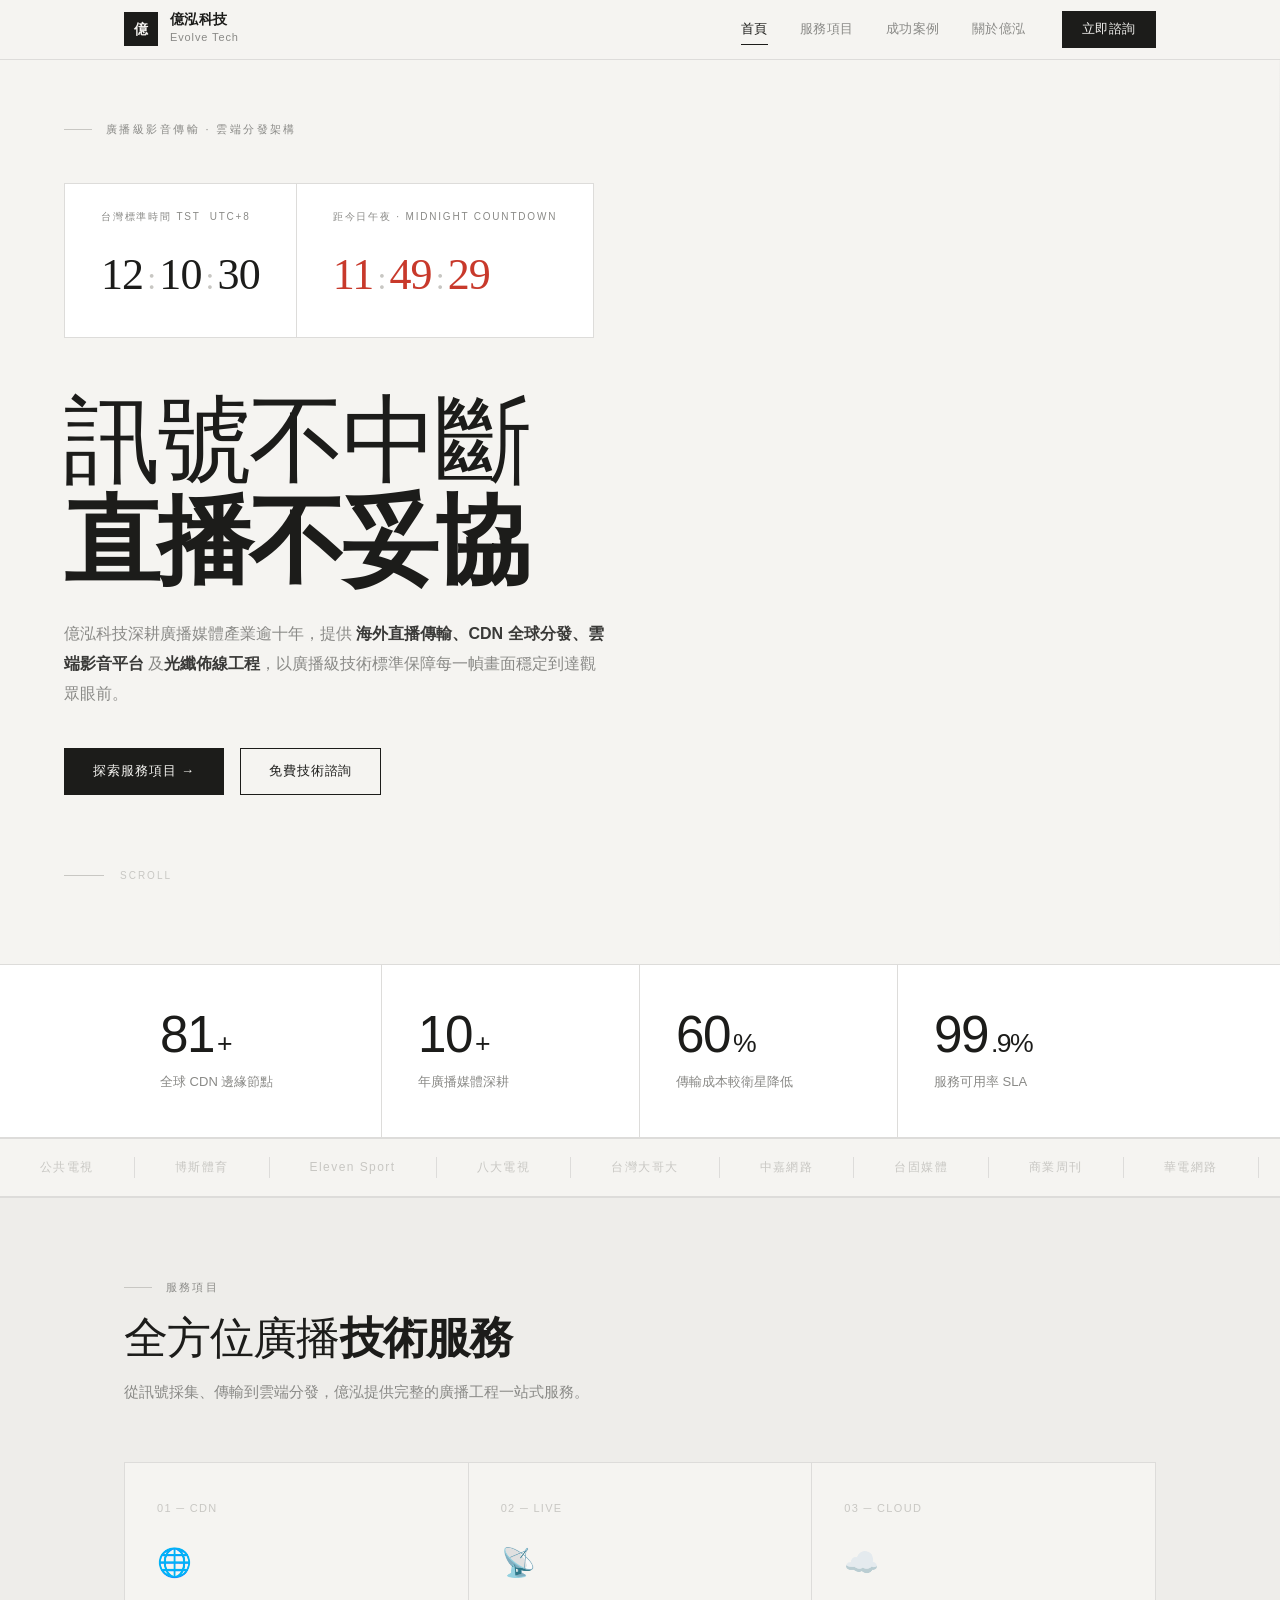
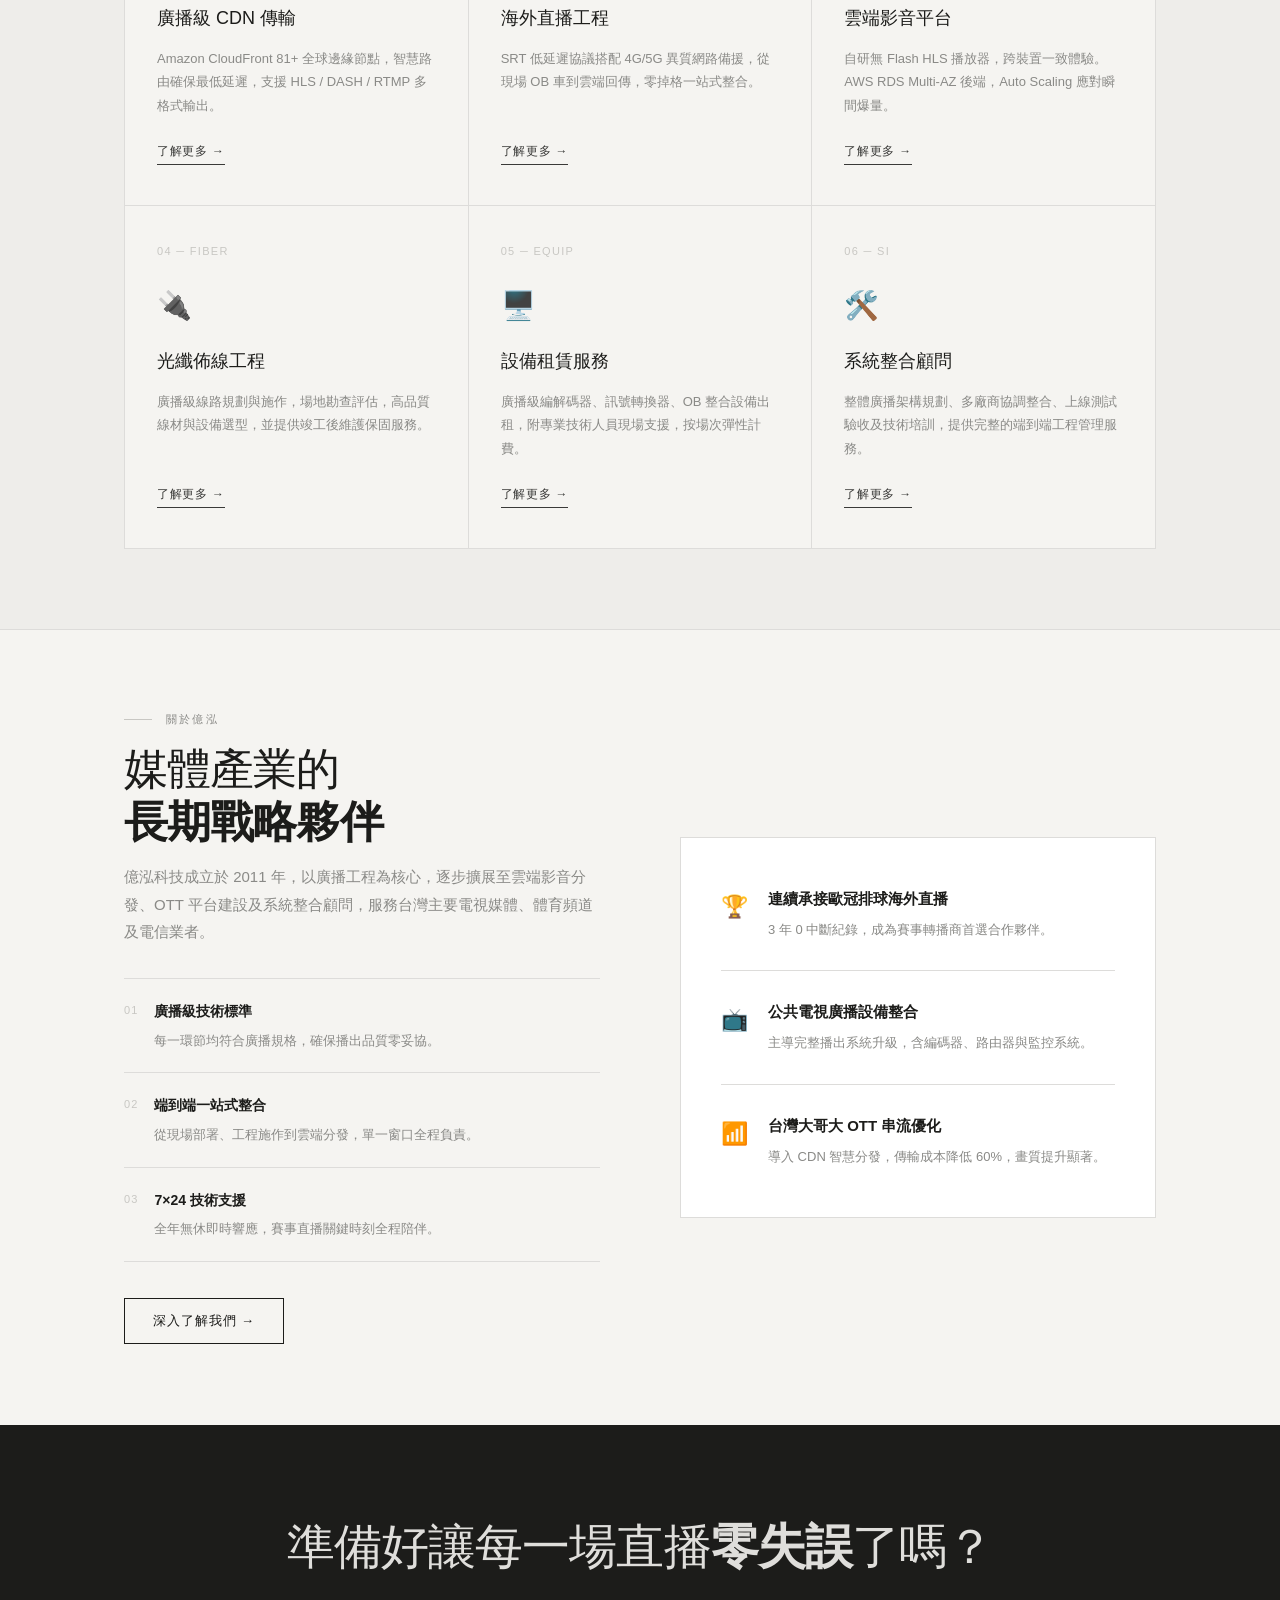
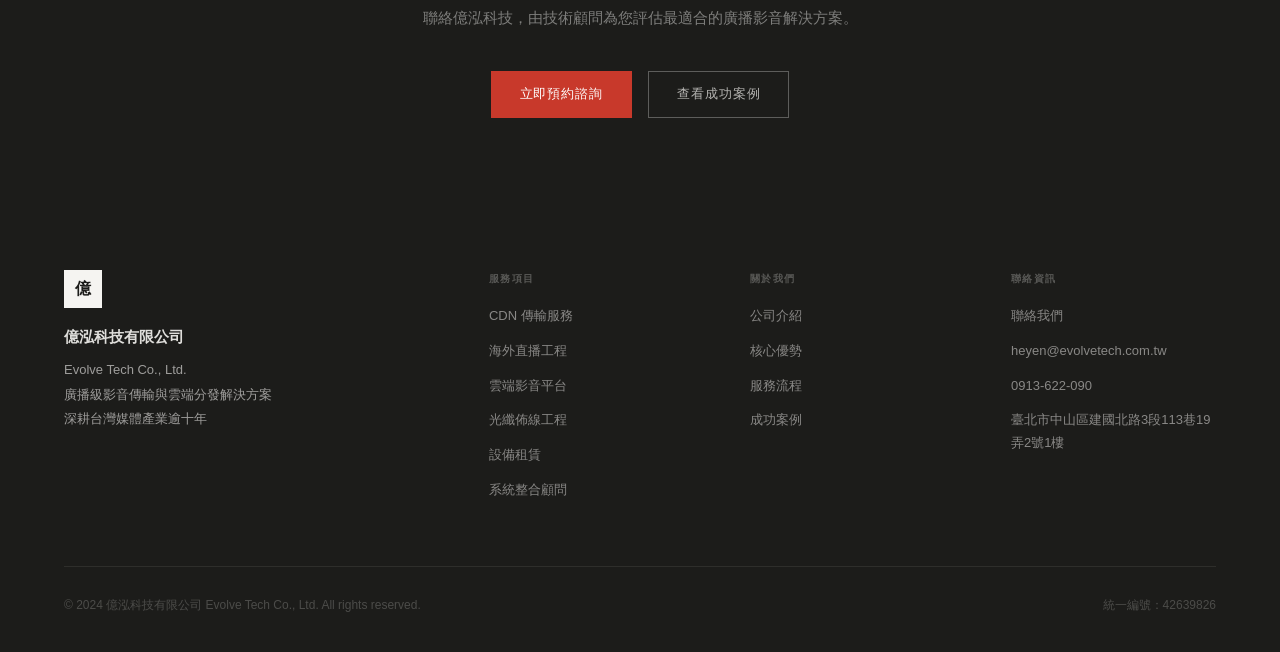
==== commit 7947d366: "Update index.html" ====
--- a/index.html
+++ b/index.html
@@ -462,14 +462,14 @@
       <div class="f-col">
         <h4>聯絡資訊</h4>
         <a href="contact.html">聯絡我們</a>
-        <a href="mailto:info@evolvetech.com.tw">info@evolvetech.com.tw</a>
-        <a href="tel:+886227xxxxxx">+886-2-27XX-XXXX</a>
-        <a href="#">台北市信義區XX路X號X樓</a>
+        <a href="mailto:heyen@evolvetech.com.tw">heyen@evolvetech.com.tw</a>
+        <a href="tel:0913-622-090">0913-622-090</a>
+        <a href="#">臺北市中山區建國北路3段113巷19弄2號1樓</a>
       </div>
     </div>
     <div class="footer-bottom">
       <span>© 2024 億泓科技有限公司 Evolve Tech Co., Ltd. All rights reserved.</span>
-      <span>統一編號：XXXXXXXX</span>
+      <span>統一編號：42639826</span>
     </div>
   </div>
 </footer>
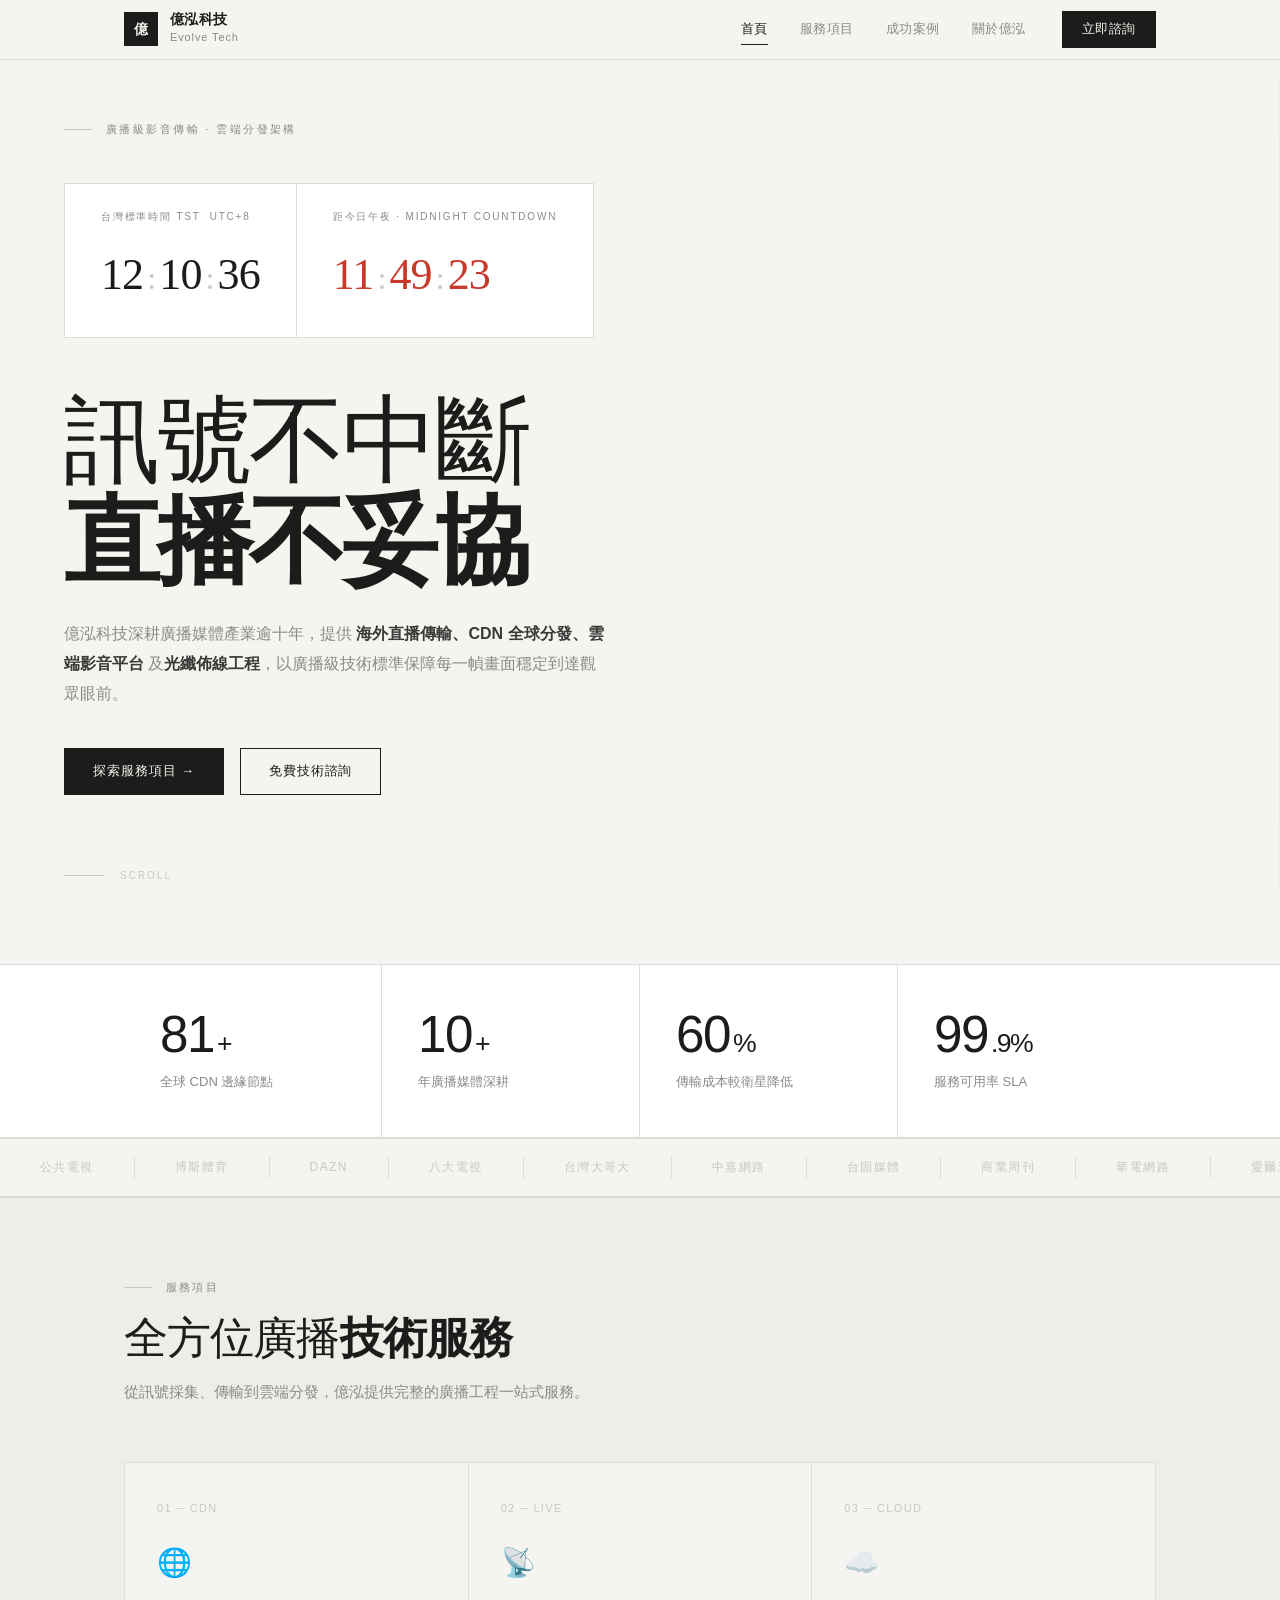
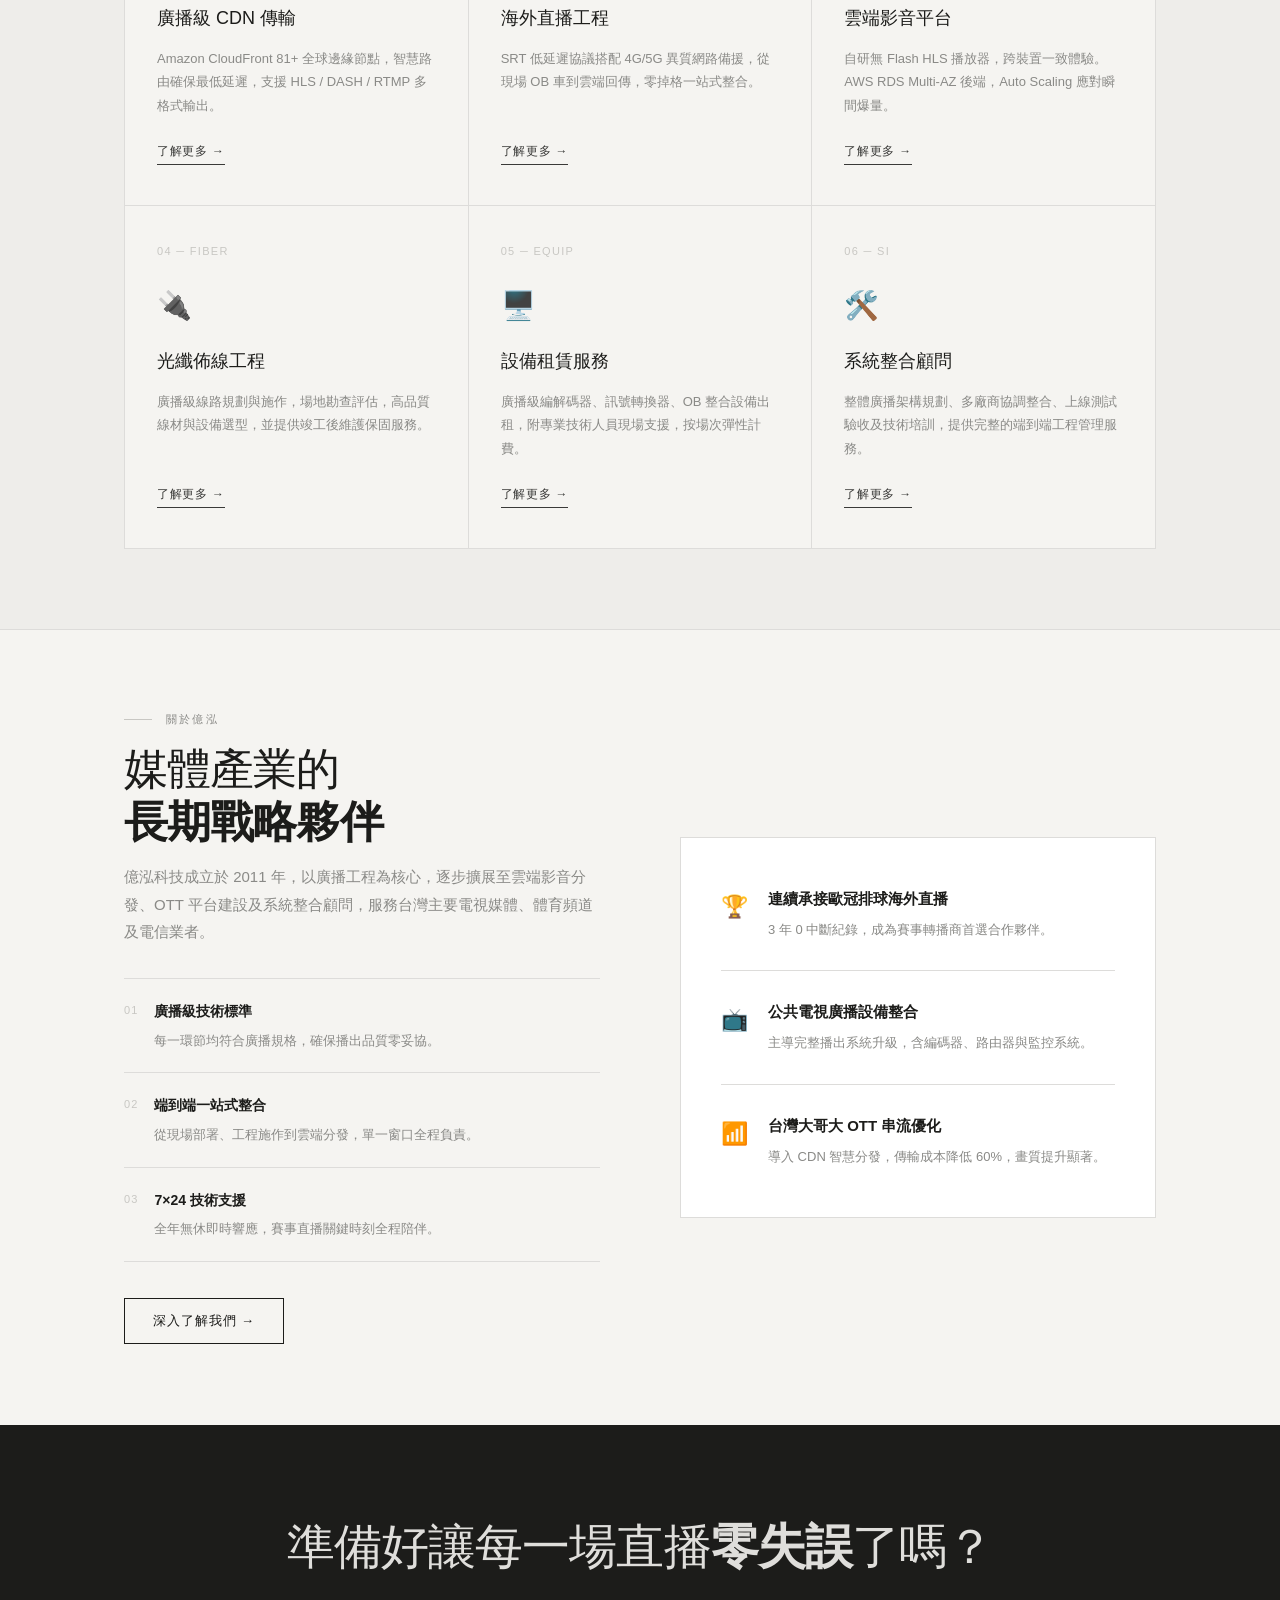
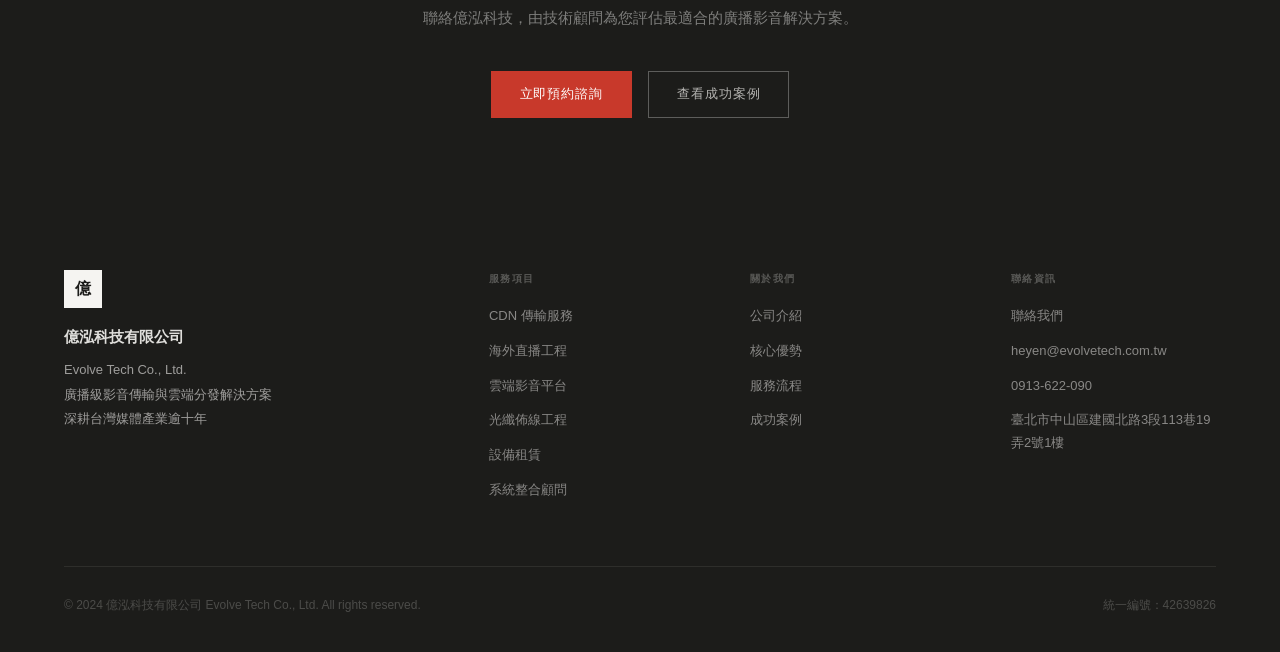
==== commit 8866ae16: "Update index.html" ====
--- a/index.html
+++ b/index.html
@@ -271,7 +271,7 @@
   <div class="marquee-track">
     <span class="marquee-item">公共電視</span>
     <span class="marquee-item">博斯體育</span>
-    <span class="marquee-item">Eleven Sport</span>
+    <span class="marquee-item">DAZN</span>
     <span class="marquee-item">八大電視</span>
     <span class="marquee-item">台灣大哥大</span>
     <span class="marquee-item">中嘉網路</span>
@@ -284,7 +284,7 @@
     <!-- duplicate for seamless loop -->
     <span class="marquee-item">公共電視</span>
     <span class="marquee-item">博斯體育</span>
-    <span class="marquee-item">Eleven Sport</span>
+    <span class="marquee-item">DAZN</span>
     <span class="marquee-item">八大電視</span>
     <span class="marquee-item">台灣大哥大</span>
     <span class="marquee-item">中嘉網路</span>
